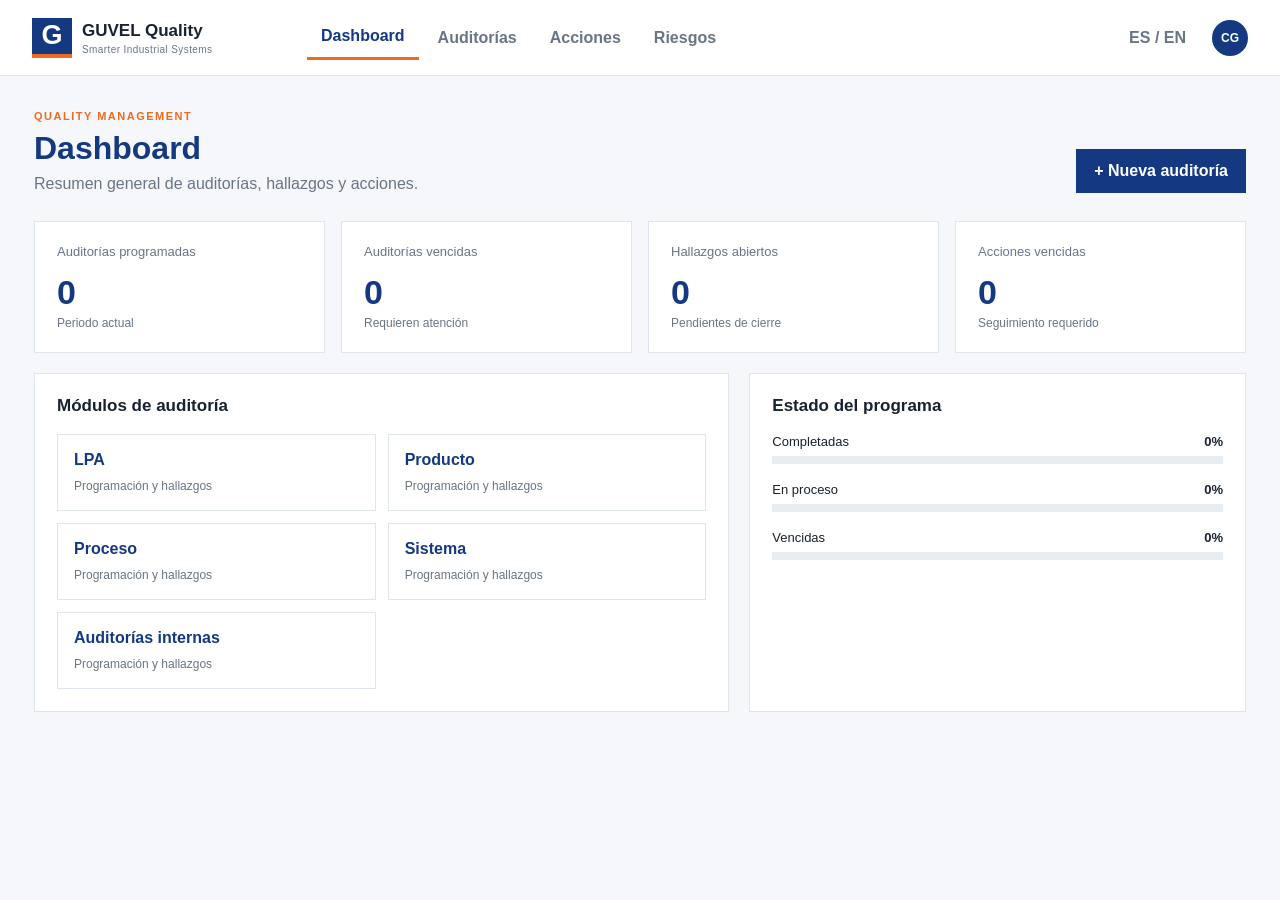
==== index.html @ 977dbb35 "Add files via upload" ====
<!doctype html>
<html lang="es">
<head>
  <meta charset="UTF-8" />
  <meta name="viewport" content="width=device-width, initial-scale=1.0" />
  <title>GUVEL Quality</title>
  <link rel="stylesheet" href="styles.css" />
</head>
<body>
  <header class="topbar">
    <div class="brand"><span class="brand-mark">G</span><div><strong>GUVEL Quality</strong><small>Smarter Industrial Systems</small></div></div>
    <nav><button class="nav-item active" data-view="dashboard">Dashboard</button><button class="nav-item" data-view="audits">Auditorías</button><button class="nav-item" data-view="actions">Acciones</button><button class="nav-item" data-view="risks">Riesgos</button></nav>
    <div class="top-actions"><button class="language">ES / EN</button><div class="avatar">CG</div></div>
  </header>
  <main class="shell">
    <section class="page-head"><div><p class="eyebrow">QUALITY MANAGEMENT</p><h1 id="page-title">Dashboard</h1><p id="page-subtitle">Resumen general de auditorías, hallazgos y acciones.</p></div><button class="primary" id="main-action">+ Nueva auditoría</button></section>
    <section id="app-view"></section>
  </main>
  <script src="app.js"></script>
</body>
</html>
---- styles.css ----
:root{--blue:#143980;--orange:#ec6b1e;--green:#006732;--ink:#182230;--muted:#697586;--line:#dfe5ec;--surface:#f5f7fa;--white:#fff}*{box-sizing:border-box}body{margin:0;background:var(--surface);color:var(--ink);font-family:Arial,Helvetica,sans-serif}.topbar{height:76px;background:var(--white);border-bottom:1px solid var(--line);display:flex;align-items:center;padding:0 32px;gap:30px}.brand{display:flex;align-items:center;gap:10px;min-width:245px}.brand-mark{display:grid;place-items:center;width:40px;height:40px;background:var(--blue);color:#fff;font-size:27px;font-weight:800;border-bottom:4px solid var(--orange)}.brand strong{display:block;font-size:17px}.brand small{display:block;color:var(--muted);font-size:10px;letter-spacing:.4px;margin-top:3px}nav{display:flex;gap:5px;flex:1}.nav-item,.language{background:transparent;border:0;padding:12px 14px;color:var(--muted);font-weight:700;cursor:pointer}.nav-item.active{color:var(--blue);border-bottom:3px solid var(--orange)}.top-actions{display:flex;align-items:center;gap:12px}.avatar{width:36px;height:36px;border-radius:50%;background:var(--blue);color:#fff;display:grid;place-items:center;font-size:12px;font-weight:700}.shell{max-width:1400px;margin:auto;padding:34px}.page-head{display:flex;justify-content:space-between;align-items:flex-end;gap:20px;margin-bottom:28px}.eyebrow{font-size:11px;letter-spacing:1.5px;color:var(--orange);font-weight:800;margin:0 0 8px}h1{margin:0;font-size:32px;color:var(--blue)}#page-subtitle{margin:8px 0 0;color:var(--muted)}button{font:inherit}.primary{background:var(--blue);color:#fff;border:0;padding:13px 18px;font-weight:700;cursor:pointer}.grid{display:grid;grid-template-columns:repeat(4,minmax(0,1fr));gap:16px}.card{background:var(--white);border:1px solid var(--line);padding:22px}.metric-label{color:var(--muted);font-size:13px}.metric{font-size:34px;font-weight:800;color:var(--blue);margin:14px 0 4px}.metric-note{font-size:12px;color:var(--muted)}.section-grid{display:grid;grid-template-columns:1.4fr 1fr;gap:20px;margin-top:20px}.section-title{font-size:17px;font-weight:800;margin:0 0 18px}.module-list{display:grid;grid-template-columns:repeat(2,minmax(0,1fr));gap:12px}.module{border:1px solid var(--line);padding:16px;cursor:pointer;background:#fff}.module strong{display:block;color:var(--blue);margin-bottom:7px}.module span{font-size:12px;color:var(--muted)}.bar-row{margin:18px 0}.bar-label{display:flex;justify-content:space-between;font-size:13px;margin-bottom:7px}.bar{height:8px;background:#e8edf2}.bar>span{display:block;height:100%;background:var(--orange)}.empty{padding:30px;background:#fff;border:1px solid var(--line);color:var(--muted)}@media(max-width:900px){.topbar{padding:0 16px;gap:12px;flex-wrap:wrap;height:auto;min-height:76px}.brand{min-width:auto;flex:1}nav{order:3;flex-basis:100%;overflow:auto}.shell{padding:24px 16px}.grid{grid-template-columns:repeat(2,minmax(0,1fr))}.section-grid{grid-template-columns:1fr}}@media(max-width:480px){.page-head{align-items:flex-start;flex-direction:column}h1{font-size:27px}.grid,.module-list{grid-template-columns:1fr}.language{display:none}}
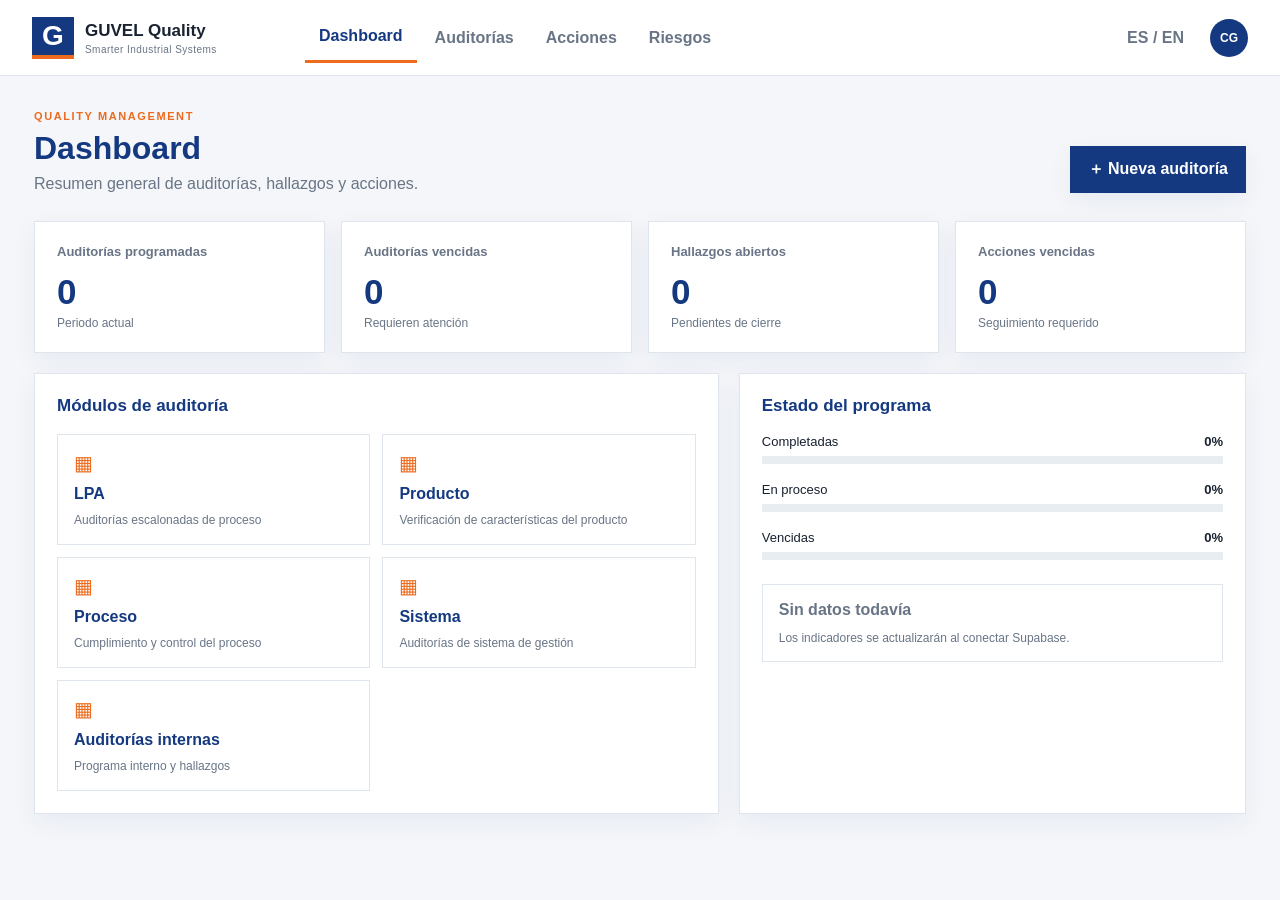
==== commit 1551fd4d: "Add files via upload" ====
--- a/index.html
+++ b/index.html
@@ -1,21 +1 @@
-<!doctype html>
-<html lang="es">
-<head>
-  <meta charset="UTF-8" />
-  <meta name="viewport" content="width=device-width, initial-scale=1.0" />
-  <title>GUVEL Quality</title>
-  <link rel="stylesheet" href="styles.css" />
-</head>
-<body>
-  <header class="topbar">
-    <div class="brand"><span class="brand-mark">G</span><div><strong>GUVEL Quality</strong><small>Smarter Industrial Systems</small></div></div>
-    <nav><button class="nav-item active" data-view="dashboard">Dashboard</button><button class="nav-item" data-view="audits">Auditorías</button><button class="nav-item" data-view="actions">Acciones</button><button class="nav-item" data-view="risks">Riesgos</button></nav>
-    <div class="top-actions"><button class="language">ES / EN</button><div class="avatar">CG</div></div>
-  </header>
-  <main class="shell">
-    <section class="page-head"><div><p class="eyebrow">QUALITY MANAGEMENT</p><h1 id="page-title">Dashboard</h1><p id="page-subtitle">Resumen general de auditorías, hallazgos y acciones.</p></div><button class="primary" id="main-action">+ Nueva auditoría</button></section>
-    <section id="app-view"></section>
-  </main>
-  <script src="app.js"></script>
-</body>
-</html>
+<!doctype html><html lang="es"><head><meta charset="UTF-8"><meta name="viewport" content="width=device-width, initial-scale=1.0"><meta name="theme-color" content="#143980"><title>GUVEL Quality</title><link rel="stylesheet" href="styles.css"></head><body><header class="topbar"><button class="mobile-menu" id="mobile-menu" aria-label="Abrir menú">☰</button><a class="brand" href="#dashboard"><span class="brand-mark">G</span><span><strong>GUVEL Quality</strong><small>Smarter Industrial Systems</small></span></a><nav id="main-nav" aria-label="Navegación principal"><button class="nav-item active" data-view="dashboard">Dashboard</button><button class="nav-item" data-view="audits">Auditorías</button><button class="nav-item" data-view="actions">Acciones</button><button class="nav-item" data-view="risks">Riesgos</button></nav><div class="top-actions"><button class="language" id="language">ES / EN</button><button class="avatar" aria-label="Perfil de Carlos">CG</button></div></header><main class="shell"><section class="page-head"><div><p class="eyebrow">QUALITY MANAGEMENT</p><h1 id="page-title">Dashboard</h1><p id="page-subtitle">Resumen general de auditorías, hallazgos y acciones.</p></div><button class="primary" id="main-action">＋ Nueva auditoría</button></section><section id="app-view"></section></main><div class="toast" id="toast" role="status" aria-live="polite"></div><script src="app.js"></script></body></html>
--- a/styles.css
+++ b/styles.css
@@ -1 +1 @@
-:root{--blue:#143980;--orange:#ec6b1e;--green:#006732;--ink:#182230;--muted:#697586;--line:#dfe5ec;--surface:#f5f7fa;--white:#fff}*{box-sizing:border-box}body{margin:0;background:var(--surface);color:var(--ink);font-family:Arial,Helvetica,sans-serif}.topbar{height:76px;background:var(--white);border-bottom:1px solid var(--line);display:flex;align-items:center;padding:0 32px;gap:30px}.brand{display:flex;align-items:center;gap:10px;min-width:245px}.brand-mark{display:grid;place-items:center;width:40px;height:40px;background:var(--blue);color:#fff;font-size:27px;font-weight:800;border-bottom:4px solid var(--orange)}.brand strong{display:block;font-size:17px}.brand small{display:block;color:var(--muted);font-size:10px;letter-spacing:.4px;margin-top:3px}nav{display:flex;gap:5px;flex:1}.nav-item,.language{background:transparent;border:0;padding:12px 14px;color:var(--muted);font-weight:700;cursor:pointer}.nav-item.active{color:var(--blue);border-bottom:3px solid var(--orange)}.top-actions{display:flex;align-items:center;gap:12px}.avatar{width:36px;height:36px;border-radius:50%;background:var(--blue);color:#fff;display:grid;place-items:center;font-size:12px;font-weight:700}.shell{max-width:1400px;margin:auto;padding:34px}.page-head{display:flex;justify-content:space-between;align-items:flex-end;gap:20px;margin-bottom:28px}.eyebrow{font-size:11px;letter-spacing:1.5px;color:var(--orange);font-weight:800;margin:0 0 8px}h1{margin:0;font-size:32px;color:var(--blue)}#page-subtitle{margin:8px 0 0;color:var(--muted)}button{font:inherit}.primary{background:var(--blue);color:#fff;border:0;padding:13px 18px;font-weight:700;cursor:pointer}.grid{display:grid;grid-template-columns:repeat(4,minmax(0,1fr));gap:16px}.card{background:var(--white);border:1px solid var(--line);padding:22px}.metric-label{color:var(--muted);font-size:13px}.metric{font-size:34px;font-weight:800;color:var(--blue);margin:14px 0 4px}.metric-note{font-size:12px;color:var(--muted)}.section-grid{display:grid;grid-template-columns:1.4fr 1fr;gap:20px;margin-top:20px}.section-title{font-size:17px;font-weight:800;margin:0 0 18px}.module-list{display:grid;grid-template-columns:repeat(2,minmax(0,1fr));gap:12px}.module{border:1px solid var(--line);padding:16px;cursor:pointer;background:#fff}.module strong{display:block;color:var(--blue);margin-bottom:7px}.module span{font-size:12px;color:var(--muted)}.bar-row{margin:18px 0}.bar-label{display:flex;justify-content:space-between;font-size:13px;margin-bottom:7px}.bar{height:8px;background:#e8edf2}.bar>span{display:block;height:100%;background:var(--orange)}.empty{padding:30px;background:#fff;border:1px solid var(--line);color:var(--muted)}@media(max-width:900px){.topbar{padding:0 16px;gap:12px;flex-wrap:wrap;height:auto;min-height:76px}.brand{min-width:auto;flex:1}nav{order:3;flex-basis:100%;overflow:auto}.shell{padding:24px 16px}.grid{grid-template-columns:repeat(2,minmax(0,1fr))}.section-grid{grid-template-columns:1fr}}@media(max-width:480px){.page-head{align-items:flex-start;flex-direction:column}h1{font-size:27px}.grid,.module-list{grid-template-columns:1fr}.language{display:none}}
+:root{--blue:#143980;--orange:#ec6b1e;--green:#006732;--ink:#182230;--muted:#697586;--line:#dfe5ec;--surface:#f4f6f9;--white:#fff;--danger:#b42318;--shadow:0 8px 24px rgba(20,57,128,.06)}*{box-sizing:border-box}body{margin:0;background:var(--surface);color:var(--ink);font-family:Inter,Segoe UI,Arial,sans-serif}.topbar{min-height:76px;background:var(--white);border-bottom:1px solid var(--line);display:flex;align-items:center;padding:0 32px;gap:28px;position:sticky;top:0;z-index:5}.brand{display:flex;align-items:center;gap:11px;min-width:245px;text-decoration:none;color:var(--ink)}.brand-mark{display:grid;place-items:center;width:42px;height:42px;background:var(--blue);color:#fff;font-size:28px;font-weight:900;border-bottom:4px solid var(--orange)}.brand strong{display:block;font-size:17px}.brand small{display:block;color:var(--muted);font-size:10px;letter-spacing:.45px;margin-top:3px}nav{display:flex;gap:4px;flex:1}.nav-item,.language{background:transparent;border:0;padding:15px 14px;color:var(--muted);font-weight:700;cursor:pointer}.nav-item.active{color:var(--blue);border-bottom:3px solid var(--orange)}.top-actions{display:flex;align-items:center;gap:12px}.avatar{border:0;width:38px;height:38px;border-radius:50%;background:var(--blue);color:#fff;font-size:12px;font-weight:800;cursor:pointer}.mobile-menu{display:none;border:0;background:transparent;font-size:22px}.shell{max-width:1440px;margin:auto;padding:34px}.page-head{display:flex;justify-content:space-between;align-items:flex-end;gap:20px;margin-bottom:28px}.eyebrow{font-size:11px;letter-spacing:1.6px;color:var(--orange);font-weight:800;margin:0 0 8px}h1{margin:0;font-size:32px;color:var(--blue)}#page-subtitle{margin:8px 0 0;color:var(--muted)}button{font:inherit}.primary{background:var(--blue);color:#fff;border:0;padding:13px 18px;font-weight:750;cursor:pointer;box-shadow:var(--shadow)}.primary:hover{background:#0d2c67}.grid{display:grid;grid-template-columns:repeat(4,minmax(0,1fr));gap:16px}.card{background:var(--white);border:1px solid var(--line);padding:22px;box-shadow:var(--shadow)}.metric-label{color:var(--muted);font-size:13px;font-weight:650}.metric{font-size:35px;font-weight:850;color:var(--blue);margin:13px 0 4px}.metric-note{font-size:12px;color:var(--muted)}.section-grid{display:grid;grid-template-columns:1.35fr 1fr;gap:20px;margin-top:20px}.section-title{font-size:17px;font-weight:800;margin:0 0 18px;color:var(--blue)}.module-list{display:grid;grid-template-columns:repeat(2,minmax(0,1fr));gap:12px}.module{border:1px solid var(--line);padding:16px;cursor:pointer;background:#fff;text-align:left}.module:hover{border-color:var(--orange);transform:translateY(-1px)}.module strong{display:block;color:var(--blue);margin-bottom:7px}.module span{font-size:12px;color:var(--muted)}.module-icon{color:var(--orange);font-size:20px;margin-bottom:10px}.bar-row{margin:18px 0}.bar-label{display:flex;justify-content:space-between;font-size:13px;margin-bottom:7px}.bar{height:8px;background:#e8edf2}.bar>span{display:block;height:100%;background:var(--orange)}.table-wrap{overflow:auto}.data-table{width:100%;border-collapse:collapse;font-size:13px}.data-table th,.data-table td{text-align:left;padding:14px 10px;border-bottom:1px solid var(--line);white-space:nowrap}.data-table th{color:var(--muted);font-size:11px;text-transform:uppercase;letter-spacing:.6px}.status{display:inline-block;padding:5px 8px;font-size:11px;font-weight:800;background:#eef2f7;color:var(--blue)}.status.green{background:#e8f5ee;color:var(--green)}.status.orange{background:#fff0e7;color:#a94a0c}.empty{padding:30px;background:#fff;border:1px solid var(--line);color:var(--muted)}.empty h2{color:var(--blue);margin-top:0}.toolbar{display:flex;gap:10px;flex-wrap:wrap;margin-bottom:16px}.input,.select{border:1px solid var(--line);background:#fff;padding:11px 12px;color:var(--ink);min-width:180px}.toast{position:fixed;right:24px;bottom:24px;background:var(--blue);color:#fff;padding:14px 18px;display:none;box-shadow:var(--shadow);z-index:20}.toast.show{display:block}@media(max-width:1000px){.topbar{padding:0 16px;gap:12px}.brand{min-width:auto;flex:1}.grid{grid-template-columns:repeat(2,minmax(0,1fr))}.section-grid{grid-template-columns:1fr}.shell{padding:24px 16px}}@media(max-width:650px){.mobile-menu{display:block}nav{display:none;position:absolute;top:76px;left:0;right:0;background:#fff;border-bottom:1px solid var(--line);padding:8px 16px;flex-direction:column}nav.open{display:flex}.nav-item{text-align:left;border-bottom:0}.nav-item.active{border-left:3px solid var(--orange);border-bottom:0}.language{display:none}.page-head{align-items:flex-start;flex-direction:column}h1{font-size:27px}.grid,.module-list{grid-template-columns:1fr}.card{padding:18px}.primary{width:100%}}
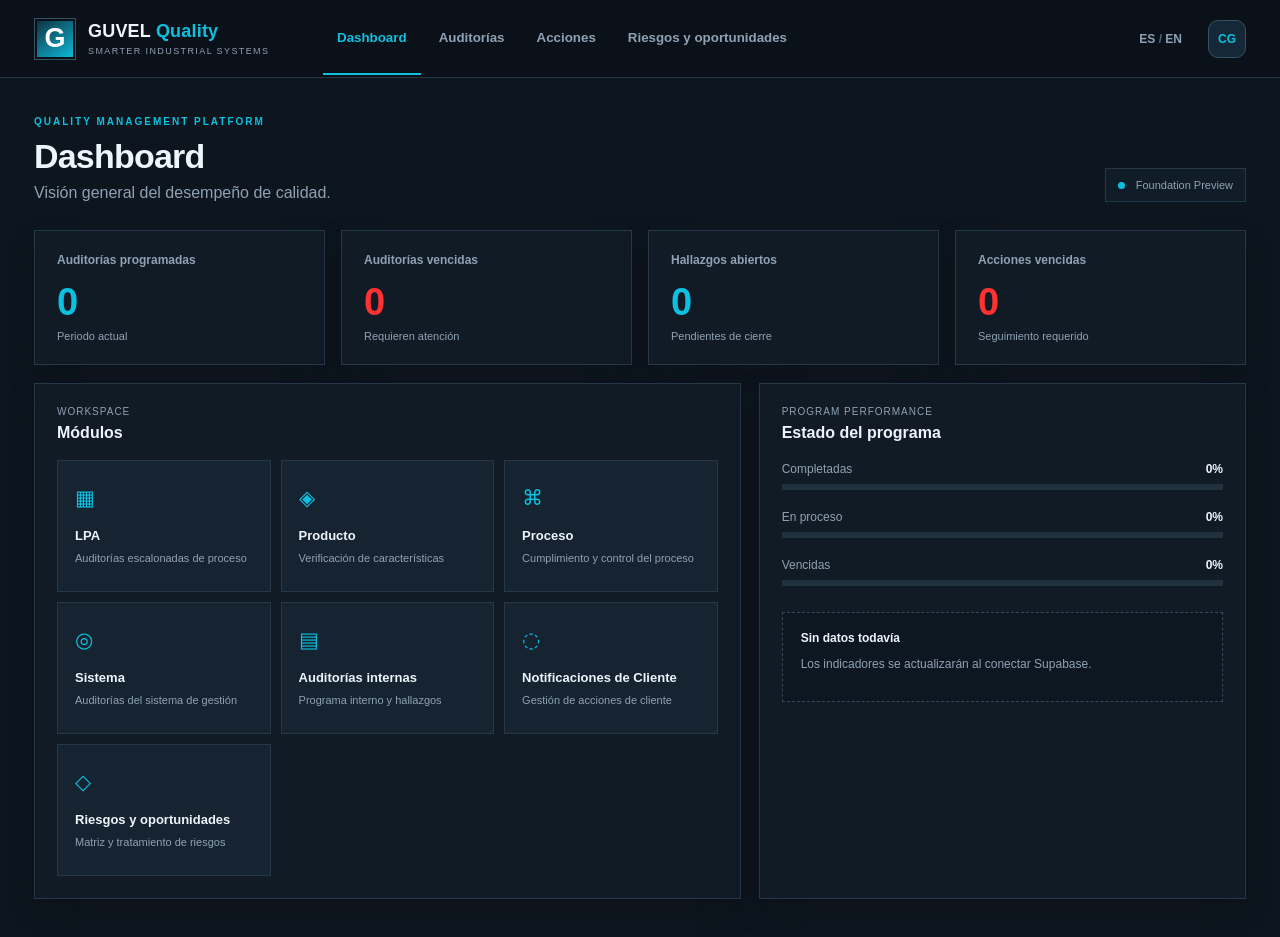
==== commit dcfe8c13: "Add files via upload" ====
--- a/index.html
+++ b/index.html
@@ -1 +1 @@
-<!doctype html><html lang="es"><head><meta charset="UTF-8"><meta name="viewport" content="width=device-width, initial-scale=1.0"><meta name="theme-color" content="#143980"><title>GUVEL Quality</title><link rel="stylesheet" href="styles.css"></head><body><header class="topbar"><button class="mobile-menu" id="mobile-menu" aria-label="Abrir menú">☰</button><a class="brand" href="#dashboard"><span class="brand-mark">G</span><span><strong>GUVEL Quality</strong><small>Smarter Industrial Systems</small></span></a><nav id="main-nav" aria-label="Navegación principal"><button class="nav-item active" data-view="dashboard">Dashboard</button><button class="nav-item" data-view="audits">Auditorías</button><button class="nav-item" data-view="actions">Acciones</button><button class="nav-item" data-view="risks">Riesgos</button></nav><div class="top-actions"><button class="language" id="language">ES / EN</button><button class="avatar" aria-label="Perfil de Carlos">CG</button></div></header><main class="shell"><section class="page-head"><div><p class="eyebrow">QUALITY MANAGEMENT</p><h1 id="page-title">Dashboard</h1><p id="page-subtitle">Resumen general de auditorías, hallazgos y acciones.</p></div><button class="primary" id="main-action">＋ Nueva auditoría</button></section><section id="app-view"></section></main><div class="toast" id="toast" role="status" aria-live="polite"></div><script src="app.js"></script></body></html>
+<!doctype html><html lang="es"><head><meta charset="UTF-8"><meta name="viewport" content="width=device-width, initial-scale=1.0"><meta name="theme-color" content="#0b1118"><title>GUVEL Quality</title><link rel="stylesheet" href="styles.css"></head><body><header class="topbar"><button class="mobile-menu" id="mobile-menu" aria-label="Abrir menú">☰</button><a class="brand" href="#dashboard"><span class="brand-mark">G</span><span><strong>GUVEL <em>Quality</em></strong><small>SMARTER INDUSTRIAL SYSTEMS</small></span></a><nav id="main-nav" aria-label="Navegación principal"><button class="nav-item active" data-view="dashboard">Dashboard</button><button class="nav-item" data-view="audits">Auditorías</button><button class="nav-item" data-view="actions">Acciones</button><button class="nav-item" data-view="risks">Riesgos y oportunidades</button></nav><div class="top-actions"><button class="language" id="language">ES <span>/</span> EN</button><button class="avatar" aria-label="Perfil">CG</button></div></header><main class="shell"><section class="page-head"><div><p class="eyebrow">QUALITY MANAGEMENT PLATFORM</p><h1 id="page-title">Dashboard</h1><p id="page-subtitle">Visión general del desempeño de calidad.</p></div><div class="head-meta"><span class="live-dot"></span> Foundation Preview</div></section><section id="app-view"></section></main><div class="toast" id="toast" role="status" aria-live="polite"></div><script src="app.js"></script></body></html>
--- a/styles.css
+++ b/styles.css
@@ -1 +1 @@
-:root{--blue:#143980;--orange:#ec6b1e;--green:#006732;--ink:#182230;--muted:#697586;--line:#dfe5ec;--surface:#f4f6f9;--white:#fff;--danger:#b42318;--shadow:0 8px 24px rgba(20,57,128,.06)}*{box-sizing:border-box}body{margin:0;background:var(--surface);color:var(--ink);font-family:Inter,Segoe UI,Arial,sans-serif}.topbar{min-height:76px;background:var(--white);border-bottom:1px solid var(--line);display:flex;align-items:center;padding:0 32px;gap:28px;position:sticky;top:0;z-index:5}.brand{display:flex;align-items:center;gap:11px;min-width:245px;text-decoration:none;color:var(--ink)}.brand-mark{display:grid;place-items:center;width:42px;height:42px;background:var(--blue);color:#fff;font-size:28px;font-weight:900;border-bottom:4px solid var(--orange)}.brand strong{display:block;font-size:17px}.brand small{display:block;color:var(--muted);font-size:10px;letter-spacing:.45px;margin-top:3px}nav{display:flex;gap:4px;flex:1}.nav-item,.language{background:transparent;border:0;padding:15px 14px;color:var(--muted);font-weight:700;cursor:pointer}.nav-item.active{color:var(--blue);border-bottom:3px solid var(--orange)}.top-actions{display:flex;align-items:center;gap:12px}.avatar{border:0;width:38px;height:38px;border-radius:50%;background:var(--blue);color:#fff;font-size:12px;font-weight:800;cursor:pointer}.mobile-menu{display:none;border:0;background:transparent;font-size:22px}.shell{max-width:1440px;margin:auto;padding:34px}.page-head{display:flex;justify-content:space-between;align-items:flex-end;gap:20px;margin-bottom:28px}.eyebrow{font-size:11px;letter-spacing:1.6px;color:var(--orange);font-weight:800;margin:0 0 8px}h1{margin:0;font-size:32px;color:var(--blue)}#page-subtitle{margin:8px 0 0;color:var(--muted)}button{font:inherit}.primary{background:var(--blue);color:#fff;border:0;padding:13px 18px;font-weight:750;cursor:pointer;box-shadow:var(--shadow)}.primary:hover{background:#0d2c67}.grid{display:grid;grid-template-columns:repeat(4,minmax(0,1fr));gap:16px}.card{background:var(--white);border:1px solid var(--line);padding:22px;box-shadow:var(--shadow)}.metric-label{color:var(--muted);font-size:13px;font-weight:650}.metric{font-size:35px;font-weight:850;color:var(--blue);margin:13px 0 4px}.metric-note{font-size:12px;color:var(--muted)}.section-grid{display:grid;grid-template-columns:1.35fr 1fr;gap:20px;margin-top:20px}.section-title{font-size:17px;font-weight:800;margin:0 0 18px;color:var(--blue)}.module-list{display:grid;grid-template-columns:repeat(2,minmax(0,1fr));gap:12px}.module{border:1px solid var(--line);padding:16px;cursor:pointer;background:#fff;text-align:left}.module:hover{border-color:var(--orange);transform:translateY(-1px)}.module strong{display:block;color:var(--blue);margin-bottom:7px}.module span{font-size:12px;color:var(--muted)}.module-icon{color:var(--orange);font-size:20px;margin-bottom:10px}.bar-row{margin:18px 0}.bar-label{display:flex;justify-content:space-between;font-size:13px;margin-bottom:7px}.bar{height:8px;background:#e8edf2}.bar>span{display:block;height:100%;background:var(--orange)}.table-wrap{overflow:auto}.data-table{width:100%;border-collapse:collapse;font-size:13px}.data-table th,.data-table td{text-align:left;padding:14px 10px;border-bottom:1px solid var(--line);white-space:nowrap}.data-table th{color:var(--muted);font-size:11px;text-transform:uppercase;letter-spacing:.6px}.status{display:inline-block;padding:5px 8px;font-size:11px;font-weight:800;background:#eef2f7;color:var(--blue)}.status.green{background:#e8f5ee;color:var(--green)}.status.orange{background:#fff0e7;color:#a94a0c}.empty{padding:30px;background:#fff;border:1px solid var(--line);color:var(--muted)}.empty h2{color:var(--blue);margin-top:0}.toolbar{display:flex;gap:10px;flex-wrap:wrap;margin-bottom:16px}.input,.select{border:1px solid var(--line);background:#fff;padding:11px 12px;color:var(--ink);min-width:180px}.toast{position:fixed;right:24px;bottom:24px;background:var(--blue);color:#fff;padding:14px 18px;display:none;box-shadow:var(--shadow);z-index:20}.toast.show{display:block}@media(max-width:1000px){.topbar{padding:0 16px;gap:12px}.brand{min-width:auto;flex:1}.grid{grid-template-columns:repeat(2,minmax(0,1fr))}.section-grid{grid-template-columns:1fr}.shell{padding:24px 16px}}@media(max-width:650px){.mobile-menu{display:block}nav{display:none;position:absolute;top:76px;left:0;right:0;background:#fff;border-bottom:1px solid var(--line);padding:8px 16px;flex-direction:column}nav.open{display:flex}.nav-item{text-align:left;border-bottom:0}.nav-item.active{border-left:3px solid var(--orange);border-bottom:0}.language{display:none}.page-head{align-items:flex-start;flex-direction:column}h1{font-size:27px}.grid,.module-list{grid-template-columns:1fr}.card{padding:18px}.primary{width:100%}}
+:root{--cyan:#0cc0df;--red:#ff3131;--bg:#0b1118;--panel:#111b26;--panel2:#162331;--ink:#edf5fa;--muted:#8fa2b4;--line:#263746;--white:#fff;--shadow:0 12px 30px rgba(0,0,0,.16)}*{box-sizing:border-box}body{margin:0;background:#0d151e;color:var(--ink);font-family:Inter,Segoe UI,Arial,sans-serif}.topbar{min-height:78px;background:#0b1118;border-bottom:1px solid var(--line);display:flex;align-items:center;padding:0 34px;gap:34px;position:sticky;top:0;z-index:5}.brand{display:flex;align-items:center;gap:12px;min-width:255px;text-decoration:none;color:var(--ink)}.brand-mark{display:grid;place-items:center;width:42px;height:42px;border:1px solid #345263;background:linear-gradient(145deg,#102b39,#0cc0df);color:#fff;font-size:27px;font-weight:900;box-shadow:inset 0 0 0 2px #0b1118}.brand strong{display:block;font-size:18px;letter-spacing:.2px}.brand em{font-style:normal;color:var(--cyan)}.brand small{display:block;color:var(--muted);font-size:9px;letter-spacing:1.4px;margin-top:4px}nav{display:flex;gap:4px;flex:1}.nav-item,.language{background:transparent;border:0;padding:28px 14px;color:var(--muted);font-weight:700;cursor:pointer;white-space:nowrap}.nav-item{border-bottom:2px solid transparent}.nav-item.active{color:var(--cyan);border-bottom-color:var(--cyan)}.top-actions{display:flex;align-items:center;gap:14px}.language{font-size:12px;padding:12px}.language span{color:#52697a}.avatar{border:1px solid #365064;width:38px;height:38px;border-radius:10px;background:#152838;color:var(--cyan);font-size:12px;font-weight:800;cursor:pointer}.mobile-menu{display:none;border:0;background:transparent;color:var(--ink);font-size:22px}.shell{max-width:1480px;margin:auto;padding:38px 34px}.page-head{display:flex;justify-content:space-between;align-items:flex-end;gap:20px;margin-bottom:28px}.eyebrow{font-size:10px;letter-spacing:2px;color:var(--cyan);font-weight:800;margin:0 0 10px}h1{margin:0;font-size:34px;letter-spacing:-.8px}.page-head p:not(.eyebrow){margin:8px 0 0;color:var(--muted)}.head-meta{font-size:11px;color:var(--muted);border:1px solid var(--line);padding:10px 12px;background:#101c27}.live-dot{display:inline-block;width:7px;height:7px;background:var(--cyan);border-radius:50%;margin-right:8px}.grid{display:grid;grid-template-columns:repeat(4,minmax(0,1fr));gap:16px}.card{background:var(--panel);border:1px solid var(--line);padding:22px;box-shadow:var(--shadow)}.metric-label{color:var(--muted);font-size:12px;font-weight:700}.metric{font-size:38px;font-weight:850;margin:14px 0 6px;letter-spacing:-1px}.metric.cyan{color:var(--cyan)}.metric.red{color:var(--red)}.metric-note{font-size:11px;color:var(--muted)}.section-grid{display:grid;grid-template-columns:1.45fr 1fr;gap:18px;margin-top:18px}.section-title{font-size:16px;font-weight:800;margin:0 0 18px}.section-kicker{font-size:10px;color:var(--muted);letter-spacing:1px;margin:0 0 7px}.module-list{display:grid;grid-template-columns:repeat(3,minmax(0,1fr));gap:10px}.module{border:1px solid var(--line);padding:17px;background:var(--panel2);text-align:left;color:var(--ink);cursor:pointer;min-height:132px;transition:.18s}.module:hover{border-color:var(--cyan);transform:translateY(-2px)}.module-icon{color:var(--cyan);font-size:21px;margin-bottom:18px}.module strong{display:block;font-size:13px;margin-bottom:7px}.module span{font-size:11px;color:var(--muted);line-height:1.5}.bar-row{margin:20px 0}.bar-label{display:flex;justify-content:space-between;font-size:12px;margin-bottom:8px;color:var(--muted)}.bar-label strong{color:var(--ink)}.bar{height:6px;background:#22313e}.bar>span{display:block;height:100%;background:var(--cyan)}.empty{padding:18px;background:#0d1721;border:1px dashed #344858;color:var(--muted);font-size:12px}.empty strong{color:var(--ink)}.toolbar{display:flex;gap:10px;flex-wrap:wrap;margin-bottom:18px}.input,.select{border:1px solid var(--line);background:#0d1721;padding:12px;color:var(--ink);min-width:190px}.data-table{width:100%;border-collapse:collapse;font-size:12px}.data-table th,.data-table td{text-align:left;padding:15px 10px;border-bottom:1px solid var(--line);white-space:nowrap}.data-table th{color:var(--muted);font-size:10px;text-transform:uppercase;letter-spacing:1px}.status{display:inline-block;padding:5px 8px;font-size:10px;font-weight:800;background:#20313f;color:var(--cyan)}.status.red{background:#351b22;color:#ff7777}.toast{position:fixed;right:24px;bottom:24px;background:var(--cyan);color:#07131b;padding:14px 18px;display:none;box-shadow:var(--shadow);z-index:20;font-weight:700;font-size:12px}.toast.show{display:block}@media(max-width:1100px){.topbar{padding:0 18px;gap:14px}.brand{min-width:auto;flex:1}.grid{grid-template-columns:repeat(2,minmax(0,1fr))}.section-grid{grid-template-columns:1fr}.shell{padding:28px 18px}}@media(max-width:700px){.mobile-menu{display:block}nav{display:none;position:absolute;top:78px;left:0;right:0;background:#0b1118;border-bottom:1px solid var(--line);padding:8px 16px;flex-direction:column}nav.open{display:flex}.nav-item{text-align:left;border-bottom:0;padding:15px}.nav-item.active{border-left:2px solid var(--cyan);border-bottom:0}.language{display:none}.page-head{align-items:flex-start;flex-direction:column}h1{font-size:28px}.grid,.module-list{grid-template-columns:1fr}.card{padding:18px}.head-meta{align-self:stretch}.brand small{font-size:8px}}
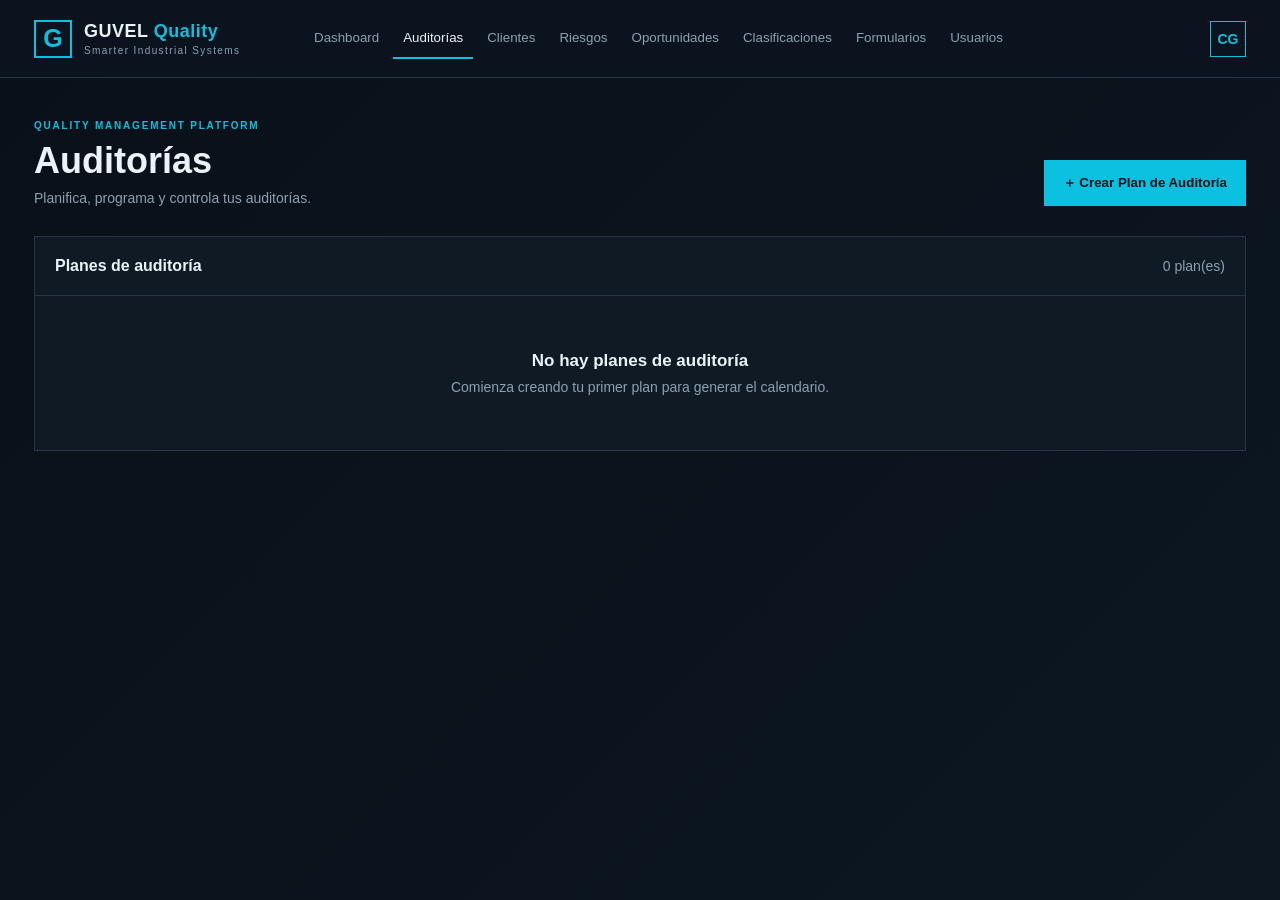
==== commit f26db19e: "Add files via upload" ====
--- a/index.html
+++ b/index.html
@@ -1 +1 @@
-<!doctype html><html lang="es"><head><meta charset="UTF-8"><meta name="viewport" content="width=device-width, initial-scale=1.0"><meta name="theme-color" content="#0b1118"><title>GUVEL Quality</title><link rel="stylesheet" href="styles.css"></head><body><header class="topbar"><button class="mobile-menu" id="mobile-menu" aria-label="Abrir menú">☰</button><a class="brand" href="#dashboard"><span class="brand-mark">G</span><span><strong>GUVEL <em>Quality</em></strong><small>SMARTER INDUSTRIAL SYSTEMS</small></span></a><nav id="main-nav" aria-label="Navegación principal"><button class="nav-item active" data-view="dashboard">Dashboard</button><button class="nav-item" data-view="audits">Auditorías</button><button class="nav-item" data-view="actions">Acciones</button><button class="nav-item" data-view="risks">Riesgos y oportunidades</button></nav><div class="top-actions"><button class="language" id="language">ES <span>/</span> EN</button><button class="avatar" aria-label="Perfil">CG</button></div></header><main class="shell"><section class="page-head"><div><p class="eyebrow">QUALITY MANAGEMENT PLATFORM</p><h1 id="page-title">Dashboard</h1><p id="page-subtitle">Visión general del desempeño de calidad.</p></div><div class="head-meta"><span class="live-dot"></span> Foundation Preview</div></section><section id="app-view"></section></main><div class="toast" id="toast" role="status" aria-live="polite"></div><script src="app.js"></script></body></html>
+<!doctype html><html lang="es"><head><meta charset="utf-8"><meta name="viewport" content="width=device-width,initial-scale=1"><title>GUVEL Quality</title><link rel="stylesheet" href="styles.css"></head><body><div class="shell"><header class="topbar"><div class="brand"><span class="brand-mark">G</span><div><strong>GUVEL <em>Quality</em></strong><small>Smarter Industrial Systems</small></div></div><button class="menu-btn" id="menuBtn">☰</button><nav id="nav"><button data-view="dashboard">Dashboard</button><button class="active" data-view="audits">Auditorías</button><button data-view="clients">Clientes</button><button data-view="risks">Riesgos</button><button data-view="opportunities">Oportunidades</button><button data-view="classifications">Clasificaciones</button><button data-view="forms">Formularios</button><button data-view="users">Usuarios</button></nav><div class="user">CG</div></header><main><div class="page-head"><div><span class="eyebrow">QUALITY MANAGEMENT PLATFORM</span><h1 id="pageTitle">Auditorías</h1><p id="pageSubtitle">Planifica, programa y controla tus auditorías.</p></div><button class="primary" id="createPlan">＋ Crear Plan de Auditoría</button></div><section id="app"></section></main></div><div class="modal hidden" id="modal"><div class="modal-card"><div class="modal-head"><div><span class="eyebrow">NUEVO PLAN</span><h2>Crear Plan de Auditoría</h2></div><button id="closeModal">×</button></div><div class="form-grid"><label>Plan de Auditoría<select id="auditType"><option>LPA</option><option>Producto</option><option>Proceso</option><option>Sistema</option><option>Interna</option></select></label><label>Plan<select id="frequency"><option>Semanal</option><option>Quincenal</option><option>Mensual</option><option>Custom</option></select></label><label>Fecha inicial<input type="date" id="startDate"></label><label>Fecha final<input type="date" id="endDate"></label></div><div class="modal-actions"><button class="secondary" id="cancelPlan">Cancelar</button><button class="primary" id="savePlan">Generar calendario</button></div></div></div><div class="modal hidden" id="auditModal"><div class="modal-card"><div class="modal-head"><div><span class="eyebrow">AUDITORÍA PROGRAMADA</span><h2 id="selectedDateTitle">Agregar auditoría</h2></div><button id="closeAuditModal">×</button></div><div class="form-grid"><label>Número de Auditoría<input id="auditNumber" placeholder="AUD-0001"></label><label>Asignado A<select id="assigned"><option>Seleccionar usuario</option><option>Juan Pérez</option><option>María López</option><option>Carlos Gutiérrez</option></select></label><label id="levelField">Nivel de Auditoría<select id="auditLevel"><option>Nivel 1</option><option>Nivel 2</option><option>Nivel 3</option><option>Nivel 4</option><option>Nivel 5</option></select></label><label>Número de Formato<select id="formNumber"><option>Seleccionar formato</option><option>FOR-LPA-001</option><option>FOR-PRO-001</option><option>FOR-PRC-001</option></select></label><label>Tiempo límite de entrega<input type="datetime-local" id="dueDate"></label></div><div class="modal-actions"><button class="secondary" id="cancelAudit">Cancelar</button><button class="primary" id="saveAudit">Guardar auditoría</button></div></div></div><script src="app.js"></script></body></html>
--- a/styles.css
+++ b/styles.css
@@ -1 +1 @@
-:root{--cyan:#0cc0df;--red:#ff3131;--bg:#0b1118;--panel:#111b26;--panel2:#162331;--ink:#edf5fa;--muted:#8fa2b4;--line:#263746;--white:#fff;--shadow:0 12px 30px rgba(0,0,0,.16)}*{box-sizing:border-box}body{margin:0;background:#0d151e;color:var(--ink);font-family:Inter,Segoe UI,Arial,sans-serif}.topbar{min-height:78px;background:#0b1118;border-bottom:1px solid var(--line);display:flex;align-items:center;padding:0 34px;gap:34px;position:sticky;top:0;z-index:5}.brand{display:flex;align-items:center;gap:12px;min-width:255px;text-decoration:none;color:var(--ink)}.brand-mark{display:grid;place-items:center;width:42px;height:42px;border:1px solid #345263;background:linear-gradient(145deg,#102b39,#0cc0df);color:#fff;font-size:27px;font-weight:900;box-shadow:inset 0 0 0 2px #0b1118}.brand strong{display:block;font-size:18px;letter-spacing:.2px}.brand em{font-style:normal;color:var(--cyan)}.brand small{display:block;color:var(--muted);font-size:9px;letter-spacing:1.4px;margin-top:4px}nav{display:flex;gap:4px;flex:1}.nav-item,.language{background:transparent;border:0;padding:28px 14px;color:var(--muted);font-weight:700;cursor:pointer;white-space:nowrap}.nav-item{border-bottom:2px solid transparent}.nav-item.active{color:var(--cyan);border-bottom-color:var(--cyan)}.top-actions{display:flex;align-items:center;gap:14px}.language{font-size:12px;padding:12px}.language span{color:#52697a}.avatar{border:1px solid #365064;width:38px;height:38px;border-radius:10px;background:#152838;color:var(--cyan);font-size:12px;font-weight:800;cursor:pointer}.mobile-menu{display:none;border:0;background:transparent;color:var(--ink);font-size:22px}.shell{max-width:1480px;margin:auto;padding:38px 34px}.page-head{display:flex;justify-content:space-between;align-items:flex-end;gap:20px;margin-bottom:28px}.eyebrow{font-size:10px;letter-spacing:2px;color:var(--cyan);font-weight:800;margin:0 0 10px}h1{margin:0;font-size:34px;letter-spacing:-.8px}.page-head p:not(.eyebrow){margin:8px 0 0;color:var(--muted)}.head-meta{font-size:11px;color:var(--muted);border:1px solid var(--line);padding:10px 12px;background:#101c27}.live-dot{display:inline-block;width:7px;height:7px;background:var(--cyan);border-radius:50%;margin-right:8px}.grid{display:grid;grid-template-columns:repeat(4,minmax(0,1fr));gap:16px}.card{background:var(--panel);border:1px solid var(--line);padding:22px;box-shadow:var(--shadow)}.metric-label{color:var(--muted);font-size:12px;font-weight:700}.metric{font-size:38px;font-weight:850;margin:14px 0 6px;letter-spacing:-1px}.metric.cyan{color:var(--cyan)}.metric.red{color:var(--red)}.metric-note{font-size:11px;color:var(--muted)}.section-grid{display:grid;grid-template-columns:1.45fr 1fr;gap:18px;margin-top:18px}.section-title{font-size:16px;font-weight:800;margin:0 0 18px}.section-kicker{font-size:10px;color:var(--muted);letter-spacing:1px;margin:0 0 7px}.module-list{display:grid;grid-template-columns:repeat(3,minmax(0,1fr));gap:10px}.module{border:1px solid var(--line);padding:17px;background:var(--panel2);text-align:left;color:var(--ink);cursor:pointer;min-height:132px;transition:.18s}.module:hover{border-color:var(--cyan);transform:translateY(-2px)}.module-icon{color:var(--cyan);font-size:21px;margin-bottom:18px}.module strong{display:block;font-size:13px;margin-bottom:7px}.module span{font-size:11px;color:var(--muted);line-height:1.5}.bar-row{margin:20px 0}.bar-label{display:flex;justify-content:space-between;font-size:12px;margin-bottom:8px;color:var(--muted)}.bar-label strong{color:var(--ink)}.bar{height:6px;background:#22313e}.bar>span{display:block;height:100%;background:var(--cyan)}.empty{padding:18px;background:#0d1721;border:1px dashed #344858;color:var(--muted);font-size:12px}.empty strong{color:var(--ink)}.toolbar{display:flex;gap:10px;flex-wrap:wrap;margin-bottom:18px}.input,.select{border:1px solid var(--line);background:#0d1721;padding:12px;color:var(--ink);min-width:190px}.data-table{width:100%;border-collapse:collapse;font-size:12px}.data-table th,.data-table td{text-align:left;padding:15px 10px;border-bottom:1px solid var(--line);white-space:nowrap}.data-table th{color:var(--muted);font-size:10px;text-transform:uppercase;letter-spacing:1px}.status{display:inline-block;padding:5px 8px;font-size:10px;font-weight:800;background:#20313f;color:var(--cyan)}.status.red{background:#351b22;color:#ff7777}.toast{position:fixed;right:24px;bottom:24px;background:var(--cyan);color:#07131b;padding:14px 18px;display:none;box-shadow:var(--shadow);z-index:20;font-weight:700;font-size:12px}.toast.show{display:block}@media(max-width:1100px){.topbar{padding:0 18px;gap:14px}.brand{min-width:auto;flex:1}.grid{grid-template-columns:repeat(2,minmax(0,1fr))}.section-grid{grid-template-columns:1fr}.shell{padding:28px 18px}}@media(max-width:700px){.mobile-menu{display:block}nav{display:none;position:absolute;top:78px;left:0;right:0;background:#0b1118;border-bottom:1px solid var(--line);padding:8px 16px;flex-direction:column}nav.open{display:flex}.nav-item{text-align:left;border-bottom:0;padding:15px}.nav-item.active{border-left:2px solid var(--cyan);border-bottom:0}.language{display:none}.page-head{align-items:flex-start;flex-direction:column}h1{font-size:28px}.grid,.module-list{grid-template-columns:1fr}.card{padding:18px}.head-meta{align-self:stretch}.brand small{font-size:8px}}
+:root{--cyan:#0cc0df;--red:#ff3131;--bg:#0a1017;--panel:#111b26;--panel2:#162433;--line:#263646;--text:#eaf3f7;--muted:#8da0af}*{box-sizing:border-box}body{margin:0;background:linear-gradient(135deg,#091019,#0d1721);color:var(--text);font:14px Inter,Segoe UI,Arial,sans-serif}.shell{min-height:100vh}.topbar{height:78px;border-bottom:1px solid var(--line);display:flex;align-items:center;padding:0 34px;gap:30px;background:#0b141e}.brand{display:flex;align-items:center;gap:12px;min-width:240px}.brand-mark{display:grid;place-items:center;width:38px;height:38px;border:2px solid var(--cyan);color:var(--cyan);font-size:25px;font-weight:800}.brand strong{display:block;font-size:18px;letter-spacing:.5px}.brand em{color:var(--cyan);font-style:normal}.brand small{display:block;color:var(--muted);font-size:10px;letter-spacing:1.4px;margin-top:3px}nav{display:flex;gap:4px;flex:1;flex-wrap:wrap}nav button{background:transparent;border:0;color:var(--muted);padding:12px 10px;cursor:pointer;border-bottom:2px solid transparent}nav button.active,nav button:hover{color:var(--text);border-color:var(--cyan)}.user{width:36px;height:36px;display:grid;place-items:center;border:1px solid var(--cyan);color:var(--cyan);font-weight:700}.menu-btn{display:none;background:none;color:white;border:0;font-size:22px}main{max-width:1400px;margin:auto;padding:38px 34px}.page-head{display:flex;justify-content:space-between;align-items:flex-end;gap:20px;margin-bottom:30px}.eyebrow{color:var(--cyan);font-size:10px;letter-spacing:1.8px;font-weight:800}.page-head h1{font-size:36px;margin:8px 0}.page-head p{color:var(--muted);margin:0}.primary,.secondary{padding:13px 18px;border:1px solid var(--cyan);font-weight:700;cursor:pointer}.primary{background:var(--cyan);color:#061018}.secondary{background:transparent;color:var(--text);border-color:var(--line)}.toolbar{display:flex;gap:10px;margin-bottom:18px;flex-wrap:wrap}.toolbar input,.toolbar select{background:var(--panel);color:var(--text);border:1px solid var(--line);padding:12px;min-width:190px}.section{border:1px solid var(--line);background:rgba(17,27,38,.9)}.section-head{display:flex;justify-content:space-between;align-items:center;padding:20px;border-bottom:1px solid var(--line)}.section-head h2{font-size:16px;margin:0}.muted{color:var(--muted)}.empty{padding:55px 20px;text-align:center;color:var(--muted)}.empty strong{display:block;color:var(--text);font-size:17px;margin-bottom:8px}.calendar{display:grid;grid-template-columns:repeat(7,minmax(0,1fr));border-left:1px solid var(--line)}.day{min-height:150px;border-right:1px solid var(--line);border-bottom:1px solid var(--line);background:#0f1924}.day-head{padding:12px;border-bottom:1px solid var(--line);font-size:11px;color:var(--muted)}.day-head b{display:block;color:var(--text);font-size:20px;margin-top:5px}.day-body{padding:9px}.slot{display:block;width:100%;text-align:left;background:#153343;border-left:3px solid var(--cyan);color:var(--text);padding:10px;margin-bottom:8px;border-top:0;border-right:0;border-bottom:0;cursor:pointer}.slot small{display:block;color:#a9dce5;margin-top:4px}.add-day{background:transparent;border:1px dashed #395367;color:var(--muted);padding:10px;width:100%;cursor:pointer}.cards{display:grid;grid-template-columns:repeat(4,1fr);gap:14px}.card{background:var(--panel);border:1px solid var(--line);padding:22px}.card h3{margin:0 0 8px}.card p{color:var(--muted)}.table{width:100%;border-collapse:collapse}.table th,.table td{text-align:left;padding:15px;border-bottom:1px solid var(--line)}.table th{color:var(--muted);font-size:11px;text-transform:uppercase}.modal{position:fixed;inset:0;background:#02070bcc;display:grid;place-items:center;padding:20px;z-index:5}.hidden{display:none}.modal-card{width:min(720px,100%);background:var(--panel);border:1px solid var(--line);padding:26px}.modal-head{display:flex;justify-content:space-between;align-items:start;margin-bottom:25px}.modal-head h2{margin:8px 0 0}.modal-head button{background:none;border:0;color:var(--muted);font-size:28px;cursor:pointer}.form-grid{display:grid;grid-template-columns:1fr 1fr;gap:18px}.form-grid label{display:flex;flex-direction:column;gap:8px;color:var(--muted);font-size:12px}.form-grid input,.form-grid select{background:#0b141e;color:var(--text);border:1px solid var(--line);padding:12px}.modal-actions{display:flex;justify-content:flex-end;gap:10px;margin-top:26px}@media(max-width:1050px){nav button{padding:10px 6px;font-size:12px}.brand{min-width:190px}.cards{grid-template-columns:repeat(2,1fr)}}@media(max-width:760px){.topbar{padding:15px 18px;height:auto;flex-wrap:wrap}.menu-btn{display:block;margin-left:auto}nav{display:none;flex-direction:column;flex-basis:100%}nav.open{display:flex}.user{display:none}main{padding:26px 18px}.page-head{align-items:flex-start;flex-direction:column}.page-head h1{font-size:30px}.calendar{grid-template-columns:repeat(7,140px);overflow:auto}.form-grid{grid-template-columns:1fr}.cards{grid-template-columns:1fr}.section{overflow:hidden}}
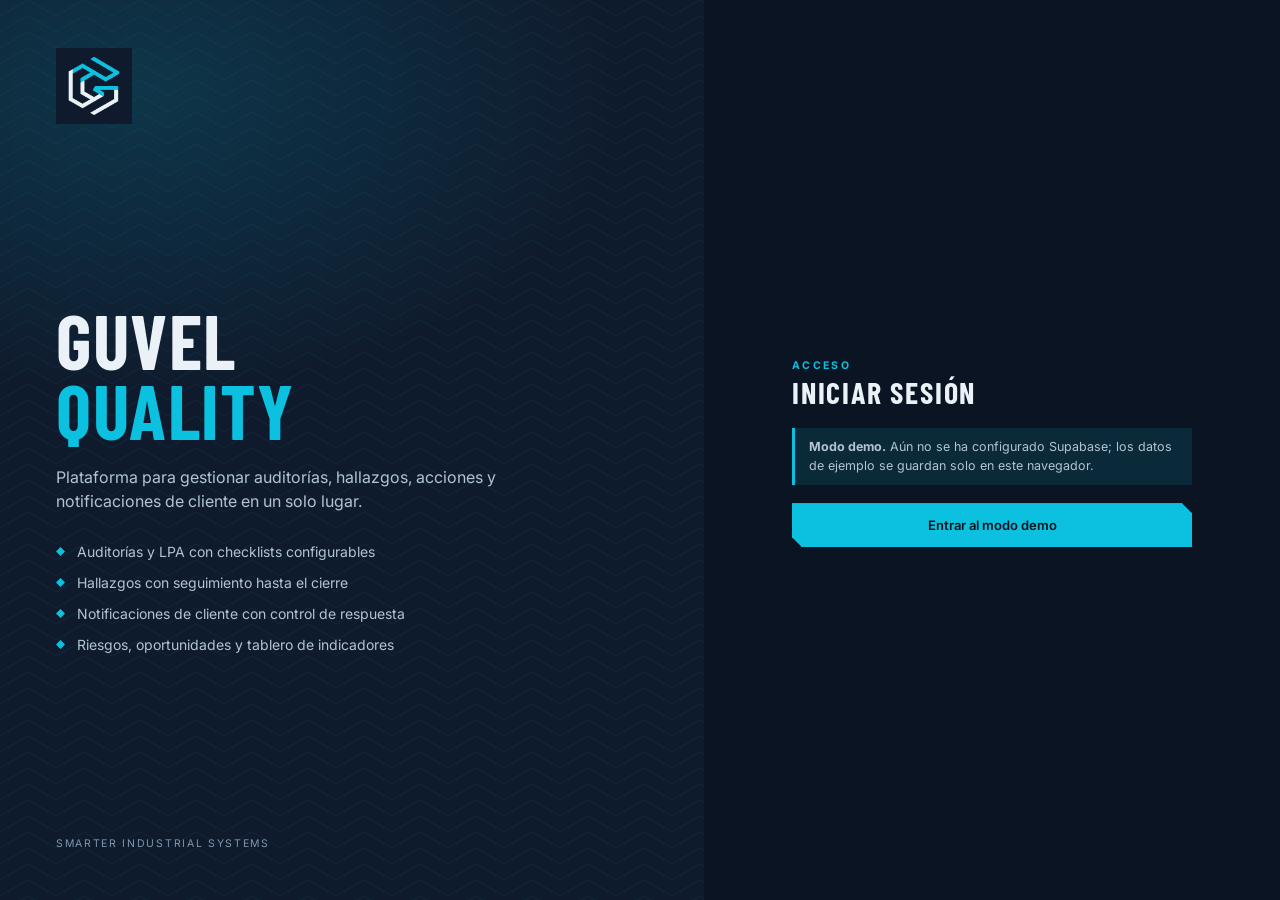
==== commit 86c53861: "Add files via upload" ====
--- a/index.html
+++ b/index.html
@@ -1 +1,22 @@
-<!doctype html><html lang="es"><head><meta charset="utf-8"><meta name="viewport" content="width=device-width,initial-scale=1"><title>GUVEL Quality</title><link rel="stylesheet" href="styles.css"></head><body><div class="shell"><header class="topbar"><div class="brand"><span class="brand-mark">G</span><div><strong>GUVEL <em>Quality</em></strong><small>Smarter Industrial Systems</small></div></div><button class="menu-btn" id="menuBtn">☰</button><nav id="nav"><button data-view="dashboard">Dashboard</button><button class="active" data-view="audits">Auditorías</button><button data-view="clients">Clientes</button><button data-view="risks">Riesgos</button><button data-view="opportunities">Oportunidades</button><button data-view="classifications">Clasificaciones</button><button data-view="forms">Formularios</button><button data-view="users">Usuarios</button></nav><div class="user">CG</div></header><main><div class="page-head"><div><span class="eyebrow">QUALITY MANAGEMENT PLATFORM</span><h1 id="pageTitle">Auditorías</h1><p id="pageSubtitle">Planifica, programa y controla tus auditorías.</p></div><button class="primary" id="createPlan">＋ Crear Plan de Auditoría</button></div><section id="app"></section></main></div><div class="modal hidden" id="modal"><div class="modal-card"><div class="modal-head"><div><span class="eyebrow">NUEVO PLAN</span><h2>Crear Plan de Auditoría</h2></div><button id="closeModal">×</button></div><div class="form-grid"><label>Plan de Auditoría<select id="auditType"><option>LPA</option><option>Producto</option><option>Proceso</option><option>Sistema</option><option>Interna</option></select></label><label>Plan<select id="frequency"><option>Semanal</option><option>Quincenal</option><option>Mensual</option><option>Custom</option></select></label><label>Fecha inicial<input type="date" id="startDate"></label><label>Fecha final<input type="date" id="endDate"></label></div><div class="modal-actions"><button class="secondary" id="cancelPlan">Cancelar</button><button class="primary" id="savePlan">Generar calendario</button></div></div></div><div class="modal hidden" id="auditModal"><div class="modal-card"><div class="modal-head"><div><span class="eyebrow">AUDITORÍA PROGRAMADA</span><h2 id="selectedDateTitle">Agregar auditoría</h2></div><button id="closeAuditModal">×</button></div><div class="form-grid"><label>Número de Auditoría<input id="auditNumber" placeholder="AUD-0001"></label><label>Asignado A<select id="assigned"><option>Seleccionar usuario</option><option>Juan Pérez</option><option>María López</option><option>Carlos Gutiérrez</option></select></label><label id="levelField">Nivel de Auditoría<select id="auditLevel"><option>Nivel 1</option><option>Nivel 2</option><option>Nivel 3</option><option>Nivel 4</option><option>Nivel 5</option></select></label><label>Número de Formato<select id="formNumber"><option>Seleccionar formato</option><option>FOR-LPA-001</option><option>FOR-PRO-001</option><option>FOR-PRC-001</option></select></label><label>Tiempo límite de entrega<input type="datetime-local" id="dueDate"></label></div><div class="modal-actions"><button class="secondary" id="cancelAudit">Cancelar</button><button class="primary" id="saveAudit">Guardar auditoría</button></div></div></div><script src="app.js"></script></body></html>
+<!doctype html>
+<html lang="es">
+<head>
+  <meta charset="utf-8">
+  <meta name="viewport" content="width=device-width,initial-scale=1">
+  <title>GUVEL Quality</title>
+  <meta name="description" content="GUVEL Quality · Gestión de auditorías, hallazgos, acciones y notificaciones de cliente.">
+  <meta name="theme-color" content="#0f1b2d">
+  <link rel="icon" type="image/png" href="assets/favicon.png">
+  <link rel="apple-touch-icon" href="assets/apple-touch-icon.png">
+  <link rel="preconnect" href="https://fonts.googleapis.com">
+  <link rel="preconnect" href="https://fonts.gstatic.com" crossorigin>
+  <link rel="stylesheet" href="https://fonts.googleapis.com/css2?family=Barlow+Condensed:wght@600;700&family=Inter:wght@400;500;600;700&family=JetBrains+Mono:wght@400;600&display=swap">
+  <link rel="stylesheet" href="css/base.css">
+  <link rel="stylesheet" href="css/components.css">
+</head>
+<body>
+  <noscript>GUVEL Quality requiere JavaScript habilitado.</noscript>
+  <div id="app"></div>
+  <script type="module" src="js/main.js"></script>
+</body>
+</html>
--- a/css/base.css
+++ b/css/base.css
@@ -0,0 +1,123 @@
+@import url("tokens.css");
+
+*,*::before,*::after { box-sizing: border-box; }
+html { -webkit-text-size-adjust: 100%; }
+body {
+  margin: 0; min-height: 100vh;
+  background: var(--bg-0); color: var(--text);
+  font: 14px/1.5 var(--font-ui);
+  -webkit-font-smoothing: antialiased;
+}
+h1,h2,h3,h4,p { margin: 0; }
+button, input, select, textarea { font: inherit; color: inherit; }
+button { cursor: pointer; }
+a { color: var(--g-cyan); text-decoration: none; }
+a:hover { text-decoration: underline; }
+:focus-visible { outline: 2px solid var(--g-cyan); outline-offset: 2px; }
+::selection { background: var(--g-cyan); color: var(--bg-1); }
+.hidden { display: none !important; }
+.mono { font-family: var(--font-mono); font-size: .92em; letter-spacing: -.01em; }
+.muted { color: var(--muted); }
+.sr-only { position:absolute; width:1px; height:1px; overflow:hidden; clip:rect(0 0 0 0); white-space:nowrap; }
+
+/* Scrollbars discretos */
+* { scrollbar-width: thin; scrollbar-color: var(--line) transparent; }
+
+/* =========================== Layout ================================= */
+.app { display: grid; grid-template-columns: var(--sidebar-w) 1fr; min-height: 100vh; }
+
+.sidebar {
+  position: sticky; top: 0; height: 100vh; overflow-y: auto;
+  display: flex; flex-direction: column;
+  background: linear-gradient(180deg, var(--bg-1), var(--bg-0));
+  border-right: 1px solid var(--line-soft);
+}
+.brand { display: flex; align-items: center; gap: 12px; padding: 20px 20px 18px; }
+.brand img { width: 42px; height: 42px; display: block; }
+.brand-text strong { display: block; font: 700 22px/1 var(--font-display); letter-spacing: .06em; text-transform: uppercase; }
+.brand-text strong em { font-style: normal; color: var(--g-cyan); }
+.brand-text small { display: block; margin-top: 5px; font-size: 9.5px; letter-spacing: .18em; text-transform: uppercase; color: var(--muted); }
+
+.nav { padding: 6px 12px 20px; flex: 1; }
+.nav-group { margin-top: 18px; }
+.nav-label { padding: 0 10px 8px; font-size: 10px; font-weight: 700; letter-spacing: .18em; text-transform: uppercase; color: var(--muted); }
+.nav-item {
+  position: relative; display: flex; align-items: center; gap: 12px;
+  padding: 10px 12px; margin-bottom: 2px; border-radius: var(--radius);
+  color: var(--text-2); font-weight: 500; text-decoration: none !important;
+  transition: background .15s, color .15s;
+}
+.nav-item svg { width: 18px; height: 18px; flex: none; opacity: .85; }
+.nav-item:hover { background: var(--bg-2); color: var(--text); }
+.nav-item.active { background: var(--g-cyan-soft); color: var(--g-ice); }
+.nav-item.active::before { content: ""; position: absolute; left: -12px; top: 6px; bottom: 6px; width: 3px; background: var(--g-cyan); }
+.nav-item.active svg { color: var(--g-cyan); opacity: 1; }
+.nav-count { margin-left: auto; font: 600 11px var(--font-mono); padding: 1px 7px; background: var(--bg-3); color: var(--text-2); border-radius: 20px; }
+.nav-count.hot { background: rgba(255,77,94,.16); color: var(--danger); }
+
+.sidebar-foot { padding: 14px 16px; border-top: 1px solid var(--line-soft); font-size: 11px; color: var(--muted); display: flex; justify-content: space-between; }
+
+.workspace { min-width: 0; display: flex; flex-direction: column; }
+
+.topbar {
+  position: sticky; top: 0; z-index: 20; height: var(--topbar-h);
+  display: flex; align-items: center; gap: 16px; padding: 0 32px;
+  background: rgba(10,20,34,.85); backdrop-filter: blur(10px);
+  border-bottom: 1px solid var(--line-soft);
+}
+.menu-btn { display: none; background: none; border: 0; padding: 6px; color: var(--text); }
+.menu-btn svg { width: 22px; height: 22px; }
+.crumbs { font-size: 12px; color: var(--muted); letter-spacing: .04em; }
+.crumbs b { color: var(--text-2); font-weight: 600; }
+.topbar-spacer { flex: 1; }
+.search {
+  display: flex; align-items: center; gap: 8px; width: min(340px, 36vw);
+  padding: 0 12px; height: 38px; background: var(--bg-2); border: 1px solid var(--line); border-radius: var(--radius);
+}
+.search svg { width: 16px; height: 16px; color: var(--muted); }
+.search input { flex: 1; min-width: 0; background: none; border: 0; outline: 0; }
+.search input::placeholder { color: var(--muted); }
+.search:focus-within { border-color: var(--g-cyan); }
+
+.user-chip { display: flex; align-items: center; gap: 10px; }
+.avatar {
+  width: 36px; height: 36px; display: grid; place-items: center; flex: none;
+  font: 700 13px var(--font-ui); letter-spacing: .04em; color: var(--g-cyan);
+  background: var(--g-cyan-soft); border: 1px solid var(--g-cyan);
+  clip-path: polygon(0 0, calc(100% - 8px) 0, 100% 8px, 100% 100%, 8px 100%, 0 calc(100% - 8px));
+}
+.avatar.sm { width: 26px; height: 26px; font-size: 10px; clip-path: polygon(0 0, calc(100% - 6px) 0, 100% 6px, 100% 100%, 6px 100%, 0 calc(100% - 6px)); }
+.user-meta { line-height: 1.2; }
+.user-meta strong { display: block; font-size: 13px; }
+.user-meta small { color: var(--muted); font-size: 11px; }
+
+main { padding: 0 32px 56px; width: 100%; max-width: 1560px; margin: 0 auto; }
+
+/* Encabezado de página con patrón isométrico */
+.page-head {
+  position: relative; display: flex; justify-content: space-between; align-items: flex-end; gap: 20px; flex-wrap: wrap;
+  margin: 0 -32px 28px; padding: 34px 32px 26px;
+  background: var(--iso), linear-gradient(180deg, rgba(12,192,223,.05), transparent);
+  border-bottom: 1px solid var(--line-soft);
+}
+.eyebrow { font-size: 10.5px; font-weight: 700; letter-spacing: .22em; text-transform: uppercase; color: var(--g-cyan); }
+.page-head h1 { margin-top: 8px; font: 700 40px/1 var(--font-display); letter-spacing: .02em; text-transform: uppercase; }
+.page-head p { margin-top: 8px; color: var(--muted); max-width: 640px; }
+.head-actions { display: flex; gap: 10px; flex-wrap: wrap; }
+
+@media (max-width: 1000px) {
+  .app { grid-template-columns: 1fr; }
+  .sidebar { position: fixed; z-index: 40; width: var(--sidebar-w); transform: translateX(-100%); transition: transform .2s; }
+  .sidebar.open { transform: none; box-shadow: var(--shadow-pop); }
+  .scrim { position: fixed; inset: 0; z-index: 35; background: rgba(2,8,16,.6); }
+  .menu-btn { display: block; }
+  .topbar { padding: 0 16px; }
+  main { padding: 0 16px 40px; }
+  .page-head { margin: 0 -16px 22px; padding: 26px 16px 20px; }
+  .page-head h1 { font-size: 32px; }
+  .user-meta { display: none; }
+  .topbar { gap: 10px; }
+  .search { width: auto; flex: 1; min-width: 0; }
+  .user-chip { flex: none; }
+  .crumbs { display: none; }
+}
--- a/css/components.css
+++ b/css/components.css
@@ -0,0 +1,274 @@
+/* =========================== Botones ================================ */
+.btn {
+  --c: var(--g-cyan);
+  display: inline-flex; align-items: center; justify-content: center; gap: 8px;
+  height: 38px; padding: 0 16px; border: 1px solid var(--line); border-radius: var(--radius);
+  background: transparent; color: var(--text); font-weight: 600; font-size: 13px; white-space: nowrap;
+  transition: background .15s, border-color .15s, color .15s, transform .05s;
+}
+.btn svg { width: 16px; height: 16px; }
+.btn:hover { border-color: var(--c); color: var(--c); }
+.btn:active { transform: translateY(1px); }
+.btn.primary {
+  background: var(--g-cyan); border-color: var(--g-cyan); color: #04141c; border-radius: 0;
+  clip-path: polygon(0 0, calc(100% - var(--chamfer)) 0, 100% var(--chamfer), 100% 100%, var(--chamfer) 100%, 0 calc(100% - var(--chamfer)));
+  padding: 0 20px;
+}
+.btn.primary:hover { background: var(--g-cyan-300); color: #04141c; }
+.btn.danger { --c: var(--danger); }
+.btn.danger.solid { background: var(--danger); border-color: var(--danger); color: #fff; }
+.btn.ghost { border-color: transparent; color: var(--text-2); }
+.btn.ghost:hover { background: var(--bg-2); }
+.btn.sm { height: 30px; padding: 0 11px; font-size: 12px; }
+.btn.icon { width: 32px; height: 32px; padding: 0; }
+.btn[disabled] { opacity: .45; pointer-events: none; }
+
+/* =========================== Insignias ============================== */
+.badge {
+  --t: var(--muted);
+  display: inline-flex; align-items: center; gap: 6px; padding: 3px 9px 3px 8px;
+  font-size: 11px; font-weight: 600; letter-spacing: .03em; white-space: nowrap;
+  color: var(--t); background: color-mix(in srgb, var(--t) 14%, transparent);
+  border-left: 2px solid var(--t);
+}
+.badge[data-tone="danger"] { --t: var(--danger); }
+.badge[data-tone="warn"]   { --t: var(--warn); }
+.badge[data-tone="ok"]     { --t: var(--ok); }
+.badge[data-tone="info"]   { --t: var(--g-cyan); }
+.badge[data-tone="neutral"]{ --t: var(--text-2); }
+
+/* =========================== Formularios ============================ */
+.field { display: flex; flex-direction: column; gap: 6px; min-width: 0; }
+.field > span { font-size: 11px; font-weight: 600; letter-spacing: .08em; text-transform: uppercase; color: var(--muted); }
+.field > span i { color: var(--danger); font-style: normal; }
+.input, .select, .textarea {
+  width: 100%; min-height: 38px; padding: 8px 12px; background: var(--bg-1); border: 1px solid var(--line);
+  border-radius: var(--radius); color: var(--text); transition: border-color .15s, box-shadow .15s;
+}
+.textarea { min-height: 84px; resize: vertical; }
+.select { appearance: none; padding-right: 32px;
+  background-image: url("data:image/svg+xml,%3Csvg xmlns='http://www.w3.org/2000/svg' width='12' height='8'%3E%3Cpath d='M1 1l5 5 5-5' fill='none' stroke='%237f96ad' stroke-width='1.6'/%3E%3C/svg%3E");
+  background-repeat: no-repeat; background-position: right 12px center; }
+.input:focus, .select:focus, .textarea:focus { border-color: var(--g-cyan); box-shadow: 0 0 0 3px var(--g-cyan-soft); outline: 0; }
+.input::placeholder, .textarea::placeholder { color: var(--muted); }
+input[type="date"], input[type="datetime-local"] { color-scheme: dark; }
+.form-grid { display: grid; grid-template-columns: repeat(2, minmax(0,1fr)); gap: 16px 18px; }
+.form-grid .span-2 { grid-column: 1 / -1; }
+.check { display: flex; align-items: center; gap: 10px; color: var(--text-2); }
+.check input { width: 16px; height: 16px; accent-color: var(--g-cyan); }
+
+/* =========================== Paneles ================================ */
+.panel { background: linear-gradient(180deg, var(--bg-2), var(--bg-1)); border: 1px solid var(--line-soft); box-shadow: var(--shadow-1); }
+.panel-head { display: flex; align-items: center; justify-content: space-between; gap: 12px; flex-wrap: wrap; padding: 16px 20px; border-bottom: 1px solid var(--line-soft); }
+.panel-head h2 { font: 700 18px var(--font-display); letter-spacing: .08em; text-transform: uppercase; }
+.panel-head small { color: var(--muted); }
+.panel-body { padding: 20px; }
+.grid { display: grid; gap: 16px; }
+.cols-4 { grid-template-columns: repeat(4, minmax(0,1fr)); }
+.cols-3 { grid-template-columns: repeat(3, minmax(0,1fr)); }
+.cols-2 { grid-template-columns: repeat(2, minmax(0,1fr)); }
+.cols-main { grid-template-columns: minmax(0,1.6fr) minmax(0,1fr); }
+.stack { display: grid; gap: 16px; }
+.grid > *, .stack > * { min-width: 0; }
+
+/* KPI */
+.kpi { position: relative; padding: 18px 20px 16px; background: linear-gradient(160deg, var(--bg-3), var(--bg-1)); border: 1px solid var(--line-soft); overflow: hidden; display: block; color: inherit; text-decoration: none !important; transition: border-color .15s, transform .15s; }
+a.kpi:hover { border-color: var(--g-cyan); transform: translateY(-2px); }
+.kpi::before { content: ""; position: absolute; right: -1px; top: -1px; width: 28px; height: 28px; background: var(--k, var(--g-cyan)); clip-path: polygon(0 0, 100% 0, 100% 100%); opacity: .9; }
+.kpi[data-tone="danger"] { --k: var(--danger); }
+.kpi[data-tone="warn"] { --k: var(--warn); }
+.kpi[data-tone="ok"] { --k: var(--ok); }
+.kpi label { display: block; font-size: 11px; font-weight: 600; letter-spacing: .12em; text-transform: uppercase; color: var(--muted); padding-right: 26px; }
+.kpi strong { display: block; margin-top: 10px; font: 700 44px/1 var(--font-display); letter-spacing: .01em; }
+.kpi small { display: block; margin-top: 8px; color: var(--muted); font-size: 12px; }
+
+/* =========================== Tablas ================================= */
+.table-wrap { overflow-x: auto; }
+.table { width: 100%; border-collapse: collapse; }
+.table th { text-align: left; padding: 12px 16px; font-size: 10.5px; font-weight: 700; letter-spacing: .14em; text-transform: uppercase; color: var(--muted); border-bottom: 1px solid var(--line); white-space: nowrap; }
+.table td { padding: 13px 16px; border-bottom: 1px solid var(--line-soft); vertical-align: middle; }
+.table tbody tr { transition: background .12s; }
+.table tbody tr:hover { background: rgba(12,192,223,.05); }
+.table tbody tr[data-action] { cursor: pointer; }
+.table .code { font-family: var(--font-mono); font-size: 12px; color: var(--g-cyan); white-space: nowrap; }
+.table .title { font-weight: 600; }
+.table .sub { display: block; color: var(--muted); font-size: 12px; margin-top: 2px; }
+.table .num { text-align: right; font-variant-numeric: tabular-nums; }
+.table .end { text-align: right; white-space: nowrap; }
+.overdue { color: var(--danger); font-weight: 600; }
+
+.toolbar { display: flex; flex-wrap: wrap; gap: 10px; align-items: center; padding: 14px 20px; border-bottom: 1px solid var(--line-soft); }
+.toolbar .input, .toolbar .select { width: auto; min-width: 170px; }
+.toolbar .grow { flex: 1; min-width: 220px; }
+.toolbar .count { margin-left: auto; color: var(--muted); font-size: 12px; }
+
+.empty { padding: 56px 20px; text-align: center; color: var(--muted); }
+.empty svg { width: 42px; height: 42px; color: var(--g-cyan); opacity: .6; margin-bottom: 10px; }
+.empty strong { display: block; color: var(--text); font: 700 20px var(--font-display); letter-spacing: .06em; text-transform: uppercase; margin-bottom: 6px; }
+
+/* =========================== Tabs =================================== */
+.tabs { display: flex; gap: 4px; border-bottom: 1px solid var(--line-soft); margin-bottom: 18px; overflow-x: auto; }
+.tab { position: relative; padding: 11px 16px; background: none; border: 0; color: var(--muted); font-weight: 600; white-space: nowrap; }
+.tab:hover { color: var(--text); }
+.tab.active { color: var(--g-ice); }
+.tab.active::after { content: ""; position: absolute; left: 0; right: 0; bottom: -1px; height: 2px; background: var(--g-cyan); }
+
+/* =========================== Modal / Drawer ========================= */
+.overlay { position: fixed; inset: 0; z-index: 60; background: rgba(2,8,16,.72); backdrop-filter: blur(3px); display: grid; place-items: center; padding: 20px; animation: fade .15s; }
+.overlay.side { place-items: stretch end; padding: 0; }
+.dialog { width: min(720px, 100%); max-height: calc(100vh - 40px); overflow: auto; background: var(--bg-2); border: 1px solid var(--line); box-shadow: var(--shadow-pop); animation: rise .18s; }
+.dialog.wide { width: min(920px, 100%); }
+.dialog.sm { width: min(460px, 100%); }
+.drawer { width: min(620px, 100%); height: 100vh; max-height: none; overflow: auto; background: var(--bg-2); border-left: 1px solid var(--line); animation: slide .2s; }
+.dialog-head { display: flex; align-items: flex-start; justify-content: space-between; gap: 16px; padding: 22px 24px 16px; border-bottom: 1px solid var(--line-soft); }
+.dialog-head h2 { margin-top: 6px; font: 700 26px/1.05 var(--font-display); letter-spacing: .04em; text-transform: uppercase; }
+.dialog-body { padding: 22px 24px; }
+.dialog-foot { display: flex; justify-content: flex-end; gap: 10px; padding: 16px 24px; border-top: 1px solid var(--line-soft); position: sticky; bottom: 0; background: var(--bg-2); }
+@keyframes fade { from { opacity: 0 } }
+@keyframes rise { from { opacity: 0; transform: translateY(12px) } }
+@keyframes slide { from { transform: translateX(40px); opacity: 0 } }
+
+.toasts { position: fixed; right: 20px; bottom: 20px; z-index: 90; display: grid; gap: 10px; }
+.toast { min-width: 260px; max-width: 380px; padding: 12px 16px; background: var(--bg-3); border: 1px solid var(--line); border-left: 3px solid var(--g-cyan); box-shadow: var(--shadow-pop); animation: rise .2s; }
+.toast[data-tone="danger"] { border-left-color: var(--danger); }
+.toast[data-tone="ok"] { border-left-color: var(--ok); }
+
+/* =========================== Detalle ================================ */
+.detail-grid { display: grid; grid-template-columns: repeat(2, minmax(0,1fr)); gap: 14px 20px; }
+.detail-grid dt { font-size: 10.5px; font-weight: 700; letter-spacing: .14em; text-transform: uppercase; color: var(--muted); margin-bottom: 3px; }
+.detail-grid dd { margin: 0; }
+.detail-grid .span-2 { grid-column: 1 / -1; }
+.section-title { margin: 24px 0 12px; font: 700 15px var(--font-display); letter-spacing: .14em; text-transform: uppercase; color: var(--g-cyan); display: flex; align-items: center; justify-content: space-between; }
+.stepper { display: flex; gap: 0; margin: 16px 0 4px; }
+.step { flex: 1; padding: 9px 6px 9px 14px; font-size: 11px; font-weight: 700; letter-spacing: .06em; text-transform: uppercase; color: var(--muted); background: var(--bg-1); border: 0; position: relative; text-align: left;
+  clip-path: polygon(0 0, calc(100% - 10px) 0, 100% 50%, calc(100% - 10px) 100%, 0 100%, 10px 50%); margin-right: -4px; }
+.step:first-child { clip-path: polygon(0 0, calc(100% - 10px) 0, 100% 50%, calc(100% - 10px) 100%, 0 100%); }
+.step.done { background: rgba(12,192,223,.18); color: var(--g-cyan-300); }
+.step.current { background: var(--g-cyan); color: #04141c; }
+.step:hover:not(.current) { filter: brightness(1.25); }
+.item-row { display: flex; gap: 12px; align-items: flex-start; justify-content: space-between; padding: 12px 14px; background: var(--bg-1); border: 1px solid var(--line-soft); border-left: 2px solid var(--line); margin-bottom: 8px; }
+.item-row .meta { color: var(--muted); font-size: 12px; margin-top: 3px; }
+.timeline { list-style: none; margin: 0; padding: 0 0 0 16px; border-left: 1px solid var(--line); }
+.timeline li { position: relative; padding: 0 0 14px 16px; font-size: 13px; color: var(--text-2); }
+.timeline li::before { content: ""; position: absolute; left: -21px; top: 5px; width: 9px; height: 9px; background: var(--g-cyan); clip-path: polygon(50% 0, 100% 50%, 50% 100%, 0 50%); }
+.timeline time { display: block; color: var(--muted); font-size: 11px; }
+
+/* =========================== Gráficas =============================== */
+.donut-wrap { display: flex; align-items: center; gap: 24px; flex-wrap: wrap; }
+.donut { position: relative; width: 168px; height: 168px; flex: none; }
+.donut svg { width: 100%; height: 100%; transform: rotate(-90deg); }
+.donut .center { position: absolute; inset: 0; display: grid; place-content: center; text-align: center; }
+.donut .center strong { font: 700 38px/1 var(--font-display); }
+.donut .center small { color: var(--muted); font-size: 11px; letter-spacing: .1em; text-transform: uppercase; }
+.legend { display: grid; gap: 10px; flex: 1; min-width: 150px; }
+.legend div { display: flex; align-items: center; gap: 10px; font-size: 13px; }
+.legend i { width: 10px; height: 10px; background: var(--c); flex: none; clip-path: polygon(50% 0, 100% 50%, 50% 100%, 0 50%); }
+.legend b { margin-left: auto; font-family: var(--font-mono); }
+.bars { display: grid; gap: 12px; }
+.bar-row { display: grid; grid-template-columns: 120px 1fr 34px; align-items: center; gap: 12px; font-size: 12.5px; color: var(--text-2); }
+.bar-track { height: 10px; background: var(--bg-1); position: relative; }
+.bar-fill { position: absolute; inset: 0 auto 0 0; background: var(--c, var(--g-cyan)); clip-path: polygon(0 0, 100% 0, calc(100% - 6px) 100%, 0 100%); }
+.bar-row b { text-align: right; font-family: var(--font-mono); color: var(--text); }
+.columns { display: flex; align-items: flex-end; gap: 14px; height: 150px; padding-top: 10px; }
+.col { flex: 1; display: flex; flex-direction: column; align-items: center; justify-content: flex-end; gap: 6px; height: 100%; font-size: 11px; color: var(--muted); }
+.col .stick { width: 100%; max-width: 44px; background: linear-gradient(180deg, var(--g-cyan), var(--g-cyan-600)); min-height: 3px; clip-path: polygon(0 0, 100% 0, 100% 100%, 0 100%); }
+.col b { color: var(--text); font-family: var(--font-mono); font-size: 11px; }
+.progress { height: 6px; background: var(--bg-1); }
+.progress > i { display: block; height: 100%; background: var(--g-cyan); }
+
+/* =========================== Calendario ============================= */
+.calendar { display: grid; grid-template-columns: repeat(7, minmax(0,1fr)); border-top: 1px solid var(--line-soft); border-left: 1px solid var(--line-soft); }
+.cal-dow { padding: 10px 12px; font-size: 10.5px; font-weight: 700; letter-spacing: .14em; text-transform: uppercase; color: var(--muted); background: var(--bg-1); border-right: 1px solid var(--line-soft); border-bottom: 1px solid var(--line-soft); }
+.day { min-height: 136px; padding: 8px; background: var(--bg-1); border-right: 1px solid var(--line-soft); border-bottom: 1px solid var(--line-soft); display: flex; flex-direction: column; gap: 6px; }
+.day.out { background: repeating-linear-gradient(-30deg, transparent 0 8px, rgba(255,255,255,.015) 8px 9px); opacity: .55; }
+.day.today { box-shadow: inset 0 2px 0 var(--g-cyan); background: linear-gradient(180deg, var(--g-cyan-soft), var(--bg-1) 60%); }
+.day-num { font: 700 17px var(--font-display); letter-spacing: .04em; color: var(--text-2); }
+.day.today .day-num { color: var(--g-cyan); }
+.slot { display: block; width: 100%; text-align: left; padding: 7px 9px; background: var(--bg-3); border: 0; border-left: 3px solid var(--s, var(--g-cyan)); color: var(--text); font-size: 12px; }
+.slot[data-status="completada"] { --s: var(--ok); }
+.slot[data-status="en_proceso"] { --s: var(--warn); }
+.slot[data-status="vencida"] { --s: var(--danger); }
+.slot[data-status="cancelada"] { --s: var(--muted); opacity: .6; }
+.slot b { display: block; font: 600 11px var(--font-mono); }
+.slot small { display: block; color: var(--text-2); margin-top: 1px; overflow: hidden; text-overflow: ellipsis; white-space: nowrap; }
+.add-day { margin-top: auto; background: transparent; border: 1px dashed var(--line); color: var(--muted); font-size: 11px; padding: 5px; opacity: 0; transition: opacity .12s; }
+.day:hover .add-day, .add-day:focus-visible { opacity: 1; }
+.add-day:hover { color: var(--g-cyan); border-color: var(--g-cyan); }
+.cal-nav { display: flex; align-items: center; gap: 10px; }
+.cal-nav strong { min-width: 150px; text-align: center; font: 700 18px var(--font-display); letter-spacing: .1em; text-transform: uppercase; }
+
+/* =========================== Checklist ============================== */
+.check-section { margin: 22px 0 8px; font: 700 13px var(--font-display); letter-spacing: .16em; text-transform: uppercase; color: var(--g-cyan); }
+.q { padding: 16px; background: var(--bg-1); border: 1px solid var(--line-soft); border-left: 3px solid var(--line); margin-bottom: 10px; }
+.q[data-result="ok"] { border-left-color: var(--ok); }
+.q[data-result="nok"] { border-left-color: var(--danger); }
+.q-text { display: flex; gap: 10px; justify-content: space-between; align-items: flex-start; font-weight: 500; }
+.seg { display: inline-flex; margin-top: 12px; border: 1px solid var(--line); }
+.seg button { padding: 7px 18px; background: transparent; border: 0; border-right: 1px solid var(--line); color: var(--text-2); font-weight: 700; font-size: 12px; letter-spacing: .06em; }
+.seg button:last-child { border-right: 0; }
+.seg button[aria-pressed="true"][data-v="ok"] { background: var(--ok); color: #02130d; }
+.seg button[aria-pressed="true"][data-v="nok"] { background: var(--danger); color: #fff; }
+.seg button[aria-pressed="true"][data-v="na"] { background: var(--muted); color: #02101c; }
+.q .textarea { margin-top: 10px; min-height: 60px; }
+.score-ring { display: flex; align-items: center; gap: 16px; }
+.score-ring strong { font: 700 52px/1 var(--font-display); }
+
+/* =========================== Matriz de riesgos ====================== */
+.matrix { display: grid; grid-template-columns: 34px repeat(5, 1fr); gap: 3px; }
+.mx { aspect-ratio: 1.25; display: grid; place-items: center; font: 700 15px var(--font-mono); color: rgba(255,255,255,.9); position: relative; }
+.mx[data-z="1"] { background: rgba(45,212,160,.28); }
+.mx[data-z="2"] { background: rgba(255,176,32,.30); }
+.mx[data-z="3"] { background: rgba(255,120,60,.42); }
+.mx[data-z="4"] { background: rgba(255,77,94,.55); }
+.mx small { position: absolute; left: 5px; top: 3px; font-size: 9px; opacity: .5; font-weight: 500; }
+.mx-axis { display: grid; place-items: center; font-size: 11px; color: var(--muted); font-weight: 700; }
+.mx-axis.x { aspect-ratio: auto; padding-top: 4px; }
+
+/* =========================== Login ================================== */
+.login { min-height: 100vh; display: grid; grid-template-columns: minmax(0,1.1fr) minmax(380px,.9fr); }
+.login-hero { position: relative; display: flex; flex-direction: column; justify-content: space-between; padding: 48px 56px; overflow: hidden;
+  background: var(--iso), radial-gradient(800px 500px at 20% 10%, rgba(12,192,223,.16), transparent 60%), var(--bg-1); }
+.login-hero img { width: 76px; height: 76px; }
+.login-hero h1 { font: 700 76px/.92 var(--font-display); letter-spacing: .02em; text-transform: uppercase; }
+.login-hero h1 em { display: block; font-style: normal; color: var(--g-cyan); }
+.login-hero p { margin-top: 20px; max-width: 460px; color: var(--text-2); font-size: 16px; }
+.login-hero ul { list-style: none; margin: 28px 0 0; padding: 0; display: grid; gap: 10px; color: var(--text-2); }
+.login-hero li { display: flex; gap: 12px; align-items: center; }
+.login-hero li::before { content: ""; width: 9px; height: 9px; background: var(--g-cyan); clip-path: polygon(50% 0, 100% 50%, 50% 100%, 0 50%); }
+.login-hero small { color: var(--muted); letter-spacing: .16em; text-transform: uppercase; font-size: 10.5px; }
+.login-panel { display: grid; place-items: center; padding: 32px; background: var(--bg-0); }
+.login-card { width: min(400px, 100%); display: grid; gap: 18px; }
+.login-card h2 { font: 700 30px var(--font-display); letter-spacing: .06em; text-transform: uppercase; }
+.login-card .btn { width: 100%; height: 44px; }
+.alert { padding: 10px 14px; font-size: 13px; background: rgba(255,77,94,.12); border-left: 3px solid var(--danger); color: #ffc1c8; }
+.note { padding: 10px 14px; font-size: 12.5px; background: var(--g-cyan-soft); border-left: 3px solid var(--g-cyan); color: var(--text-2); }
+.divider { display: flex; align-items: center; gap: 12px; color: var(--muted); font-size: 11px; letter-spacing: .14em; text-transform: uppercase; }
+.divider::before, .divider::after { content: ""; flex: 1; height: 1px; background: var(--line); }
+
+.loading { min-height: 100vh; display: grid; place-items: center; }
+.loading img { width: 64px; animation: pulse 1.2s infinite ease-in-out; }
+@keyframes pulse { 50% { opacity: .35; transform: scale(.94) } }
+
+/* =========================== Responsive ============================= */
+@media (max-width: 1200px) { .cols-4 { grid-template-columns: repeat(2, minmax(0,1fr)); } .cols-main { grid-template-columns: 1fr; } }
+@media (max-width: 900px) { .login { grid-template-columns: 1fr; } .login-hero { display: none; } .cols-3 { grid-template-columns: 1fr; } }
+@media (max-width: 700px) {
+  .cols-4, .cols-2 { grid-template-columns: 1fr; }
+  .form-grid, .detail-grid { grid-template-columns: 1fr; }
+  .calendar { grid-template-columns: repeat(7, 132px); overflow-x: auto; }
+  .calendar-scroll { overflow-x: auto; }
+  .stepper { flex-wrap: wrap; gap: 4px; }
+  .step { clip-path: none !important; margin: 0; flex: 1 1 45%; }
+  .bar-row { grid-template-columns: 90px 1fr 30px; }
+}
+@media (prefers-reduced-motion: reduce) { * { animation: none !important; transition: none !important; } }
+@media print { .sidebar, .topbar, .head-actions, .toolbar { display: none !important; } body { background: #fff; color: #000; } }
+
+/* ======================= Búsqueda global ============================ */
+.sr-pop { position: absolute; top: 44px; left: 0; right: 0; min-width: 340px; z-index: 50; background: var(--bg-2); border: 1px solid var(--line); box-shadow: var(--shadow-pop); max-height: 360px; overflow: auto; }
+.sr-pop a { display: grid; grid-template-columns: 62px 86px 1fr; gap: 8px; align-items: center; padding: 10px 12px; color: var(--text); border-bottom: 1px solid var(--line-soft); text-decoration: none !important; font-size: 13px; }
+.sr-pop a:hover { background: var(--g-cyan-soft); }
+.sr-pop a small { color: var(--muted); text-transform: uppercase; letter-spacing: .08em; font-size: 10px; }
+.sr-pop a .mono { color: var(--g-cyan); }
+.sr-pop a span:last-child { overflow: hidden; text-overflow: ellipsis; white-space: nowrap; }
+.sr-none { padding: 14px; color: var(--muted); }
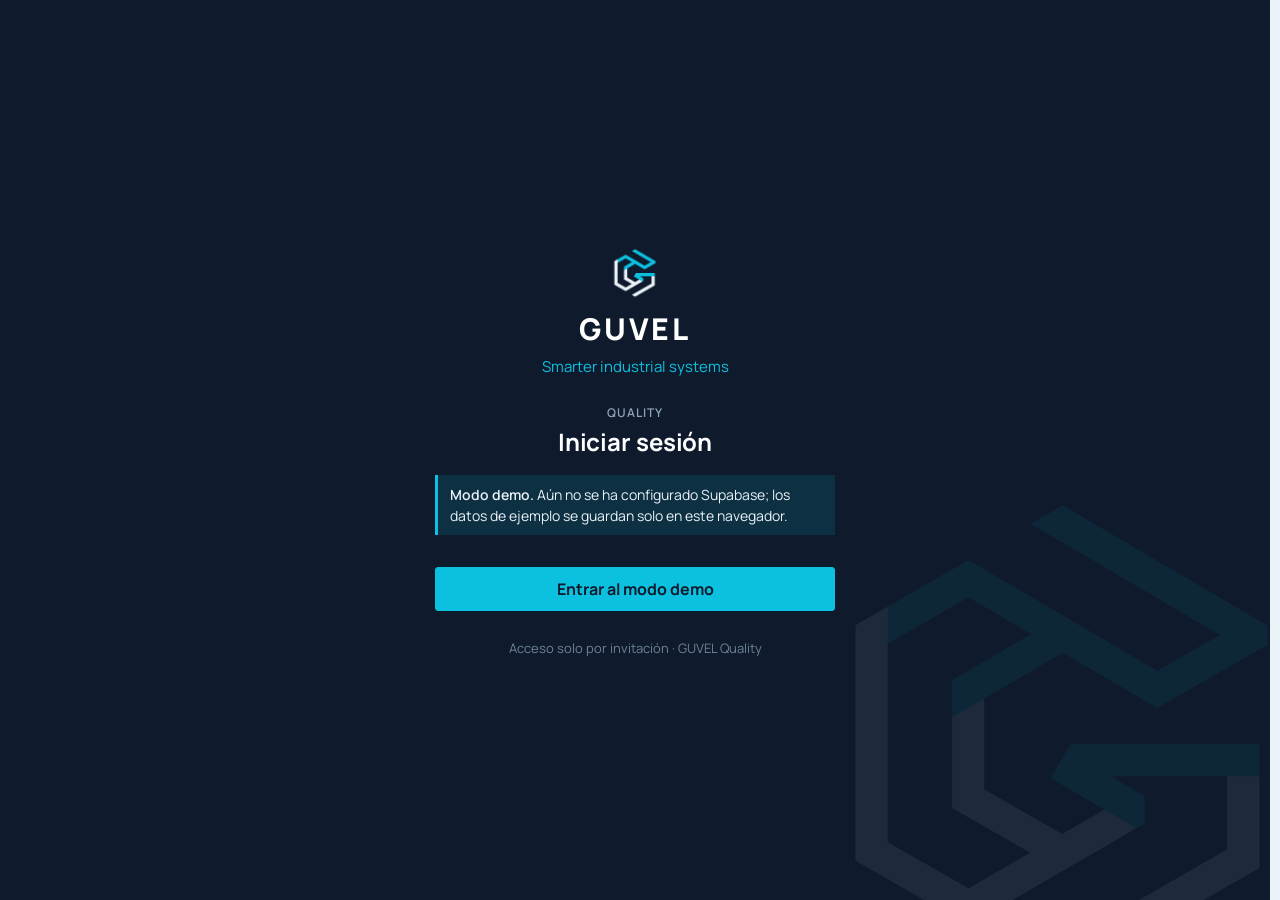
==== commit e93aeebb: "Add files via upload" ====
--- a/index.html
+++ b/index.html
@@ -10,7 +10,7 @@
   <link rel="apple-touch-icon" href="assets/apple-touch-icon.png">
   <link rel="preconnect" href="https://fonts.googleapis.com">
   <link rel="preconnect" href="https://fonts.gstatic.com" crossorigin>
-  <link rel="stylesheet" href="https://fonts.googleapis.com/css2?family=Barlow+Condensed:wght@600;700&family=Inter:wght@400;500;600;700&family=JetBrains+Mono:wght@400;600&display=swap">
+  <link rel="stylesheet" href="https://fonts.googleapis.com/css2?family=Manrope:wght@400;500;600;700;800&display=swap">
   <link rel="stylesheet" href="css/base.css">
   <link rel="stylesheet" href="css/components.css">
 </head>
--- a/css/base.css
+++ b/css/base.css
@@ -1,123 +1,132 @@
 @import url("tokens.css");
 
-*,*::before,*::after { box-sizing: border-box; }
-html { -webkit-text-size-adjust: 100%; }
-body {
-  margin: 0; min-height: 100vh;
-  background: var(--bg-0); color: var(--text);
-  font: 14px/1.5 var(--font-ui);
-  -webkit-font-smoothing: antialiased;
-}
-h1,h2,h3,h4,p { margin: 0; }
+*, *::before, *::after { box-sizing: border-box; }
+html { -webkit-text-size-adjust: 100%; scrollbar-gutter: stable; }
+body { margin: 0; min-height: 100vh; background: var(--bg); color: var(--ink); font: 15px/1.5 var(--sans); -webkit-font-smoothing: antialiased; text-rendering: optimizeLegibility; }
+h1, h2, h3, h4, p { margin: 0; line-height: 1.2; }
+h1 { font-weight: 700; font-size: 30px; letter-spacing: -.005em; }
+h2 { font-weight: 700; font-size: 19px; }
+h3 { font-weight: 600; font-size: 16px; }
 button, input, select, textarea { font: inherit; color: inherit; }
 button { cursor: pointer; }
-a { color: var(--g-cyan); text-decoration: none; }
-a:hover { text-decoration: underline; }
-:focus-visible { outline: 2px solid var(--g-cyan); outline-offset: 2px; }
-::selection { background: var(--g-cyan); color: var(--bg-1); }
-.hidden { display: none !important; }
-.mono { font-family: var(--font-mono); font-size: .92em; letter-spacing: -.01em; }
-.muted { color: var(--muted); }
-.sr-only { position:absolute; width:1px; height:1px; overflow:hidden; clip:rect(0 0 0 0); white-space:nowrap; }
-
-/* Scrollbars discretos */
+a { color: var(--flow-ink); text-decoration: none; }
+a:hover { text-decoration: underline; text-underline-offset: 3px; }
+small { font-size: 13px; }
+strong, b { font-weight: 600; }
+::selection { background: var(--flow-soft); }
+:focus-visible { outline: none; box-shadow: var(--focus); }
+.hidden, [hidden] { display: none !important; }
+.muted { color: var(--text-2); }
+.mono { font-family: var(--fig); font-size: .95em; letter-spacing: .03em; font-variant-numeric: tabular-nums; }
+.code-ink { color: var(--flow-ink); font-weight: 600; }
+.sr-only { position: absolute; width: 1px; height: 1px; overflow: hidden; clip: rect(0 0 0 0); white-space: nowrap; }
+.num, td, th { font-variant-numeric: tabular-nums; }
 * { scrollbar-width: thin; scrollbar-color: var(--line) transparent; }
 
-/* =========================== Layout ================================= */
-.app { display: grid; grid-template-columns: var(--sidebar-w) 1fr; min-height: 100vh; }
+/* =========================== Shell (barra superior) ================= */
+.topbar {
+  position: sticky; top: 0; z-index: 500; display: flex; align-items: center; gap: 18px; min-height: 56px; padding: 0 20px;
+  background: var(--navy); color: var(--ice); border-bottom: 1px solid #22354F;
+}
+.brand { display: flex; align-items: center; gap: 13px; flex: none; color: #fff; text-decoration: none !important; }
+.brand img { height: 34px; width: auto; display: block; }
+.brand-word { display: inline-flex; flex-direction: column; width: max-content; margin-top: 3px; }
+.brand-word strong { display: flex; justify-content: space-between; font-weight: 800; font-size: 24px; line-height: .8; letter-spacing: .02em; color: var(--ice); }
+.brand-word small { display: block; margin-top: 6px; font-size: 8px; line-height: 1; letter-spacing: .02em; word-spacing: .2em; text-transform: uppercase; color: var(--ice); white-space: nowrap; font-weight: 500; }
+.brand-product { margin-left: 2px; padding: 3px 8px; font-size: 11px; font-weight: 700; letter-spacing: .14em; text-transform: uppercase; color: var(--cyan); border: 1px solid rgba(12,192,223,.45); }
 
-.sidebar {
-  position: sticky; top: 0; height: 100vh; overflow-y: auto;
-  display: flex; flex-direction: column;
-  background: linear-gradient(180deg, var(--bg-1), var(--bg-0));
-  border-right: 1px solid var(--line-soft);
+.top-nav { display: flex; align-items: stretch; gap: 2px; flex: 1; min-width: 0; align-self: stretch; overflow-x: auto; scrollbar-width: none; }
+.top-nav::-webkit-scrollbar { display: none; }
+.nav-item {
+  position: relative; display: inline-flex; align-items: center; gap: 7px; min-height: 56px; padding: 0 12px; border: 0; border-radius: 0; background: transparent;
+  color: #A9BACB; font-weight: 500; font-size: 15px; white-space: nowrap; text-decoration: none !important; transition: background .15s, color .15s;
 }
-.brand { display: flex; align-items: center; gap: 12px; padding: 20px 20px 18px; }
-.brand img { width: 42px; height: 42px; display: block; }
-.brand-text strong { display: block; font: 700 22px/1 var(--font-display); letter-spacing: .06em; text-transform: uppercase; }
-.brand-text strong em { font-style: normal; color: var(--g-cyan); }
-.brand-text small { display: block; margin-top: 5px; font-size: 9.5px; letter-spacing: .18em; text-transform: uppercase; color: var(--muted); }
+.nav-item::after { content: ""; position: absolute; left: 12px; right: 12px; bottom: 0; height: 2px; background: transparent; }
+.nav-item:hover { background: rgba(234,242,248,.06); color: #fff; }
+.nav-item.active { color: #fff; }
+.nav-item.active::after { background: var(--cyan); }
+.nav-item:focus-visible { box-shadow: inset 0 0 0 2px var(--cyan); }
+.nav-count { min-width: 20px; height: 18px; padding: 0 6px; display: inline-grid; place-items: center; font: 600 11px var(--fig); background: rgba(234,242,248,.12); color: #C9D6E2; }
+.nav-count.hot { background: var(--stop); color: #fff; }
+.nav-more { position: relative; display: flex; align-items: stretch; }
+.nav-menu { position: fixed; z-index: 600; min-width: 210px; padding: 6px; background: var(--surface); color: var(--ink); border: 1px solid var(--line); box-shadow: var(--shadow-float); clip-path: polygon(0 0, calc(100% - 14px) 0, 100% 8px, 100% 100%, 0 100%); }
+.nav-menu a { display: block; padding: 9px 12px; color: var(--ink); text-decoration: none !important; font-weight: 500; }
+.nav-menu a:hover, .nav-menu a.active { background: var(--flow-soft); }
 
-.nav { padding: 6px 12px 20px; flex: 1; }
-.nav-group { margin-top: 18px; }
-.nav-label { padding: 0 10px 8px; font-size: 10px; font-weight: 700; letter-spacing: .18em; text-transform: uppercase; color: var(--muted); }
-.nav-item {
-  position: relative; display: flex; align-items: center; gap: 12px;
-  padding: 10px 12px; margin-bottom: 2px; border-radius: var(--radius);
-  color: var(--text-2); font-weight: 500; text-decoration: none !important;
-  transition: background .15s, color .15s;
+.top-actions { display: flex; align-items: center; gap: 8px; flex: none; }
+.top-btn { min-height: 34px; min-width: 34px; padding: 0 9px; display: inline-grid; place-items: center; background: transparent; border: 1px solid #2F4463; color: var(--ice); border-radius: var(--r); }
+.top-btn:hover { background: rgba(234,242,248,.08); border-color: #4A6184; }
+.top-btn svg { width: 17px; height: 17px; }
+.search { position: relative; display: flex; align-items: center; gap: 8px; width: 230px; height: 34px; padding: 0 10px; background: #132238; border: 1px solid #2F4463; border-radius: var(--r); }
+.search svg { width: 15px; height: 15px; color: #8FA3B8; flex: none; }
+.search input { flex: 1; min-width: 0; min-height: 0; height: 100%; padding: 0; background: none; border: 0; outline: 0; color: var(--ice); box-shadow: none; font-size: 14px; }
+.search input::placeholder { color: #6D8199; }
+.search:focus-within { border-color: var(--cyan); }
+.user-chip { display: flex; align-items: center; gap: 9px; }
+.user-meta { line-height: 1.2; text-align: right; }
+.user-meta strong { display: block; font-size: 13px; color: var(--ice); font-weight: 600; }
+.user-meta small { color: #6E82A0; font-size: 11px; }
+.avatar { width: 32px; height: 32px; display: grid; place-items: center; flex: none; font: 700 12px var(--fig); letter-spacing: .03em; color: var(--navy); background: var(--cyan); clip-path: var(--hex); }
+.avatar.sm { width: 24px; height: 24px; font-size: 9px; background: var(--flow-soft); color: var(--flow-ink); }
+
+.content { width: 100%; max-width: 1600px; margin: 0 auto; padding: 22px 24px 48px; }
+#view { min-width: 0; }
+.menu-btn { display: none; }
+
+/* Encabezado de página */
+.page-head { display: flex; align-items: flex-end; justify-content: space-between; gap: 20px; flex-wrap: wrap; margin: 6px 0 20px; }
+.page-head p { margin-top: 6px; color: var(--text-2); max-width: 70ch; }
+.eyebrow { font-size: 12px; font-weight: 600; letter-spacing: .08em; text-transform: uppercase; color: var(--flow-ink); margin-bottom: 4px; display: block; }
+.head-actions { display: flex; gap: 8px; align-items: center; flex-wrap: wrap; }
+
+/* =========================== Auth =================================== */
+.auth-screen { min-height: 100vh; display: grid; place-items: center; padding: 28px 20px; background: var(--navy); color: var(--ice); position: relative; overflow: hidden; }
+.auth-screen::before { content: ""; position: absolute; right: -8vw; bottom: -12vw; width: min(62vw, 620px); aspect-ratio: 1; background: url(../assets/guvel-mark.png) no-repeat center / contain; opacity: .07; pointer-events: none; }
+.auth-card { position: relative; width: min(400px, 100%); }
+.auth-brand { display: flex; flex-direction: column; align-items: center; text-align: center; gap: 10px; margin-bottom: 26px; }
+.auth-brand img { width: 62px; }
+.auth-brand strong { font-size: 30px; font-weight: 800; letter-spacing: .09em; color: #fff; line-height: 1; }
+.auth-brand small { font-size: 15px; color: var(--cyan); font-weight: 400; margin-top: 2px; }
+.auth-card .eyebrow { text-align: center; color: #8FA3B8; margin: 0; }
+.auth-card h1 { text-align: center; color: #fff; font-size: 24px; margin: 6px 0 18px; }
+.auth-card .auth-lead { text-align: center; color: #A9BACB; margin: -8px 0 18px; font-size: 14px; }
+.auth-msg { margin: 0 0 14px; padding: 9px 12px; border-left: 3px solid var(--cyan); background: rgba(12,192,223,.12); color: var(--ice); font-size: 14px; }
+.auth-msg.error { border-left-color: #FF5A5A; background: rgba(255,90,90,.14); color: #fff; }
+.auth-form { display: grid; gap: 14px; }
+.auth-form label { display: grid; gap: 6px; color: #A9BACB; font-size: 14px; font-weight: 500; }
+.auth-form input { background: #132238; border: 1px solid #2F4463; color: var(--ice); }
+.auth-form input:hover { border-color: #4A6184; }
+.auth-form input:focus { border-color: var(--cyan); box-shadow: 0 0 0 1px var(--cyan); }
+.auth-form .btn.primary { width: 100%; min-height: 44px; margin-top: 4px; background: var(--cyan); border-color: var(--cyan); color: var(--navy); font-size: 16px; font-weight: 700; }
+.auth-form .btn.primary:hover { background: #3DD0EA; border-color: #3DD0EA; color: var(--navy); }
+.auth-link { justify-self: center; background: none; border: 0; padding: 4px; color: #A9BACB; font-size: 14px; cursor: pointer; }
+.auth-link:hover { color: #fff; text-decoration: underline; text-underline-offset: 3px; }
+.auth-foot { margin-top: 28px; text-align: center; font-size: 13px; color: #6D8199; }
+.loading { min-height: 100vh; display: grid; place-items: center; background: var(--navy); }
+.loading img { width: 64px; animation: pulse 1.2s infinite ease-in-out; }
+@keyframes pulse { 50% { opacity: .35; transform: scale(.94); } }
+
+/* =========================== Responsive shell ======================= */
+@media (max-width: 1720px) {
+  .user-meta { display: none; }
+  .search { width: 34px; padding: 0 9px; cursor: pointer; transition: width .15s; }
+  .search input { width: 0; }
+  .search:focus-within { width: 240px; cursor: text; }
+  .search:focus-within input { width: auto; }
 }
-.nav-item svg { width: 18px; height: 18px; flex: none; opacity: .85; }
-.nav-item:hover { background: var(--bg-2); color: var(--text); }
-.nav-item.active { background: var(--g-cyan-soft); color: var(--g-ice); }
-.nav-item.active::before { content: ""; position: absolute; left: -12px; top: 6px; bottom: 6px; width: 3px; background: var(--g-cyan); }
-.nav-item.active svg { color: var(--g-cyan); opacity: 1; }
-.nav-count { margin-left: auto; font: 600 11px var(--font-mono); padding: 1px 7px; background: var(--bg-3); color: var(--text-2); border-radius: 20px; }
-.nav-count.hot { background: rgba(255,77,94,.16); color: var(--danger); }
-
-.sidebar-foot { padding: 14px 16px; border-top: 1px solid var(--line-soft); font-size: 11px; color: var(--muted); display: flex; justify-content: space-between; }
-
-.workspace { min-width: 0; display: flex; flex-direction: column; }
-
-.topbar {
-  position: sticky; top: 0; z-index: 20; height: var(--topbar-h);
-  display: flex; align-items: center; gap: 16px; padding: 0 32px;
-  background: rgba(10,20,34,.85); backdrop-filter: blur(10px);
-  border-bottom: 1px solid var(--line-soft);
+@media (max-width: 1560px) { .nav-item { padding: 0 9px; font-size: 14.5px; } .brand-product { display: none; } }
+@media (max-width: 1360px) { .nav-item { padding: 0 8px; font-size: 14px; } .brand-word small { display: none; } .brand-word strong { line-height: 1; } }
+@media (max-width: 1100px) { .nav-count { display: none; } }
+@media (max-width: 900px) {
+  .topbar { flex-wrap: wrap; gap: 0 12px; padding: 6px 14px 0; }
+  .brand { min-height: 46px; }
+  .top-actions { margin-left: auto; min-height: 46px; }
+  .top-nav { order: 3; flex-basis: 100%; margin: 0 -14px; padding: 0 6px; border-top: 1px solid #22354F; }
+  .nav-item { min-height: 46px; }
+  .content { padding: 18px 16px 40px; }
+  .brand-product { display: none; }
 }
-.menu-btn { display: none; background: none; border: 0; padding: 6px; color: var(--text); }
-.menu-btn svg { width: 22px; height: 22px; }
-.crumbs { font-size: 12px; color: var(--muted); letter-spacing: .04em; }
-.crumbs b { color: var(--text-2); font-weight: 600; }
-.topbar-spacer { flex: 1; }
-.search {
-  display: flex; align-items: center; gap: 8px; width: min(340px, 36vw);
-  padding: 0 12px; height: 38px; background: var(--bg-2); border: 1px solid var(--line); border-radius: var(--radius);
-}
-.search svg { width: 16px; height: 16px; color: var(--muted); }
-.search input { flex: 1; min-width: 0; background: none; border: 0; outline: 0; }
-.search input::placeholder { color: var(--muted); }
-.search:focus-within { border-color: var(--g-cyan); }
-
-.user-chip { display: flex; align-items: center; gap: 10px; }
-.avatar {
-  width: 36px; height: 36px; display: grid; place-items: center; flex: none;
-  font: 700 13px var(--font-ui); letter-spacing: .04em; color: var(--g-cyan);
-  background: var(--g-cyan-soft); border: 1px solid var(--g-cyan);
-  clip-path: polygon(0 0, calc(100% - 8px) 0, 100% 8px, 100% 100%, 8px 100%, 0 calc(100% - 8px));
-}
-.avatar.sm { width: 26px; height: 26px; font-size: 10px; clip-path: polygon(0 0, calc(100% - 6px) 0, 100% 6px, 100% 100%, 6px 100%, 0 calc(100% - 6px)); }
-.user-meta { line-height: 1.2; }
-.user-meta strong { display: block; font-size: 13px; }
-.user-meta small { color: var(--muted); font-size: 11px; }
-
-main { padding: 0 32px 56px; width: 100%; max-width: 1560px; margin: 0 auto; }
-
-/* Encabezado de página con patrón isométrico */
-.page-head {
-  position: relative; display: flex; justify-content: space-between; align-items: flex-end; gap: 20px; flex-wrap: wrap;
-  margin: 0 -32px 28px; padding: 34px 32px 26px;
-  background: var(--iso), linear-gradient(180deg, rgba(12,192,223,.05), transparent);
-  border-bottom: 1px solid var(--line-soft);
-}
-.eyebrow { font-size: 10.5px; font-weight: 700; letter-spacing: .22em; text-transform: uppercase; color: var(--g-cyan); }
-.page-head h1 { margin-top: 8px; font: 700 40px/1 var(--font-display); letter-spacing: .02em; text-transform: uppercase; }
-.page-head p { margin-top: 8px; color: var(--muted); max-width: 640px; }
-.head-actions { display: flex; gap: 10px; flex-wrap: wrap; }
-
-@media (max-width: 1000px) {
-  .app { grid-template-columns: 1fr; }
-  .sidebar { position: fixed; z-index: 40; width: var(--sidebar-w); transform: translateX(-100%); transition: transform .2s; }
-  .sidebar.open { transform: none; box-shadow: var(--shadow-pop); }
-  .scrim { position: fixed; inset: 0; z-index: 35; background: rgba(2,8,16,.6); }
-  .menu-btn { display: block; }
-  .topbar { padding: 0 16px; }
-  main { padding: 0 16px 40px; }
-  .page-head { margin: 0 -16px 22px; padding: 26px 16px 20px; }
-  .page-head h1 { font-size: 32px; }
-  .user-meta { display: none; }
-  .topbar { gap: 10px; }
-  .search { width: auto; flex: 1; min-width: 0; }
-  .user-chip { flex: none; }
-  .crumbs { display: none; }
-}
+@media (max-width: 760px) { h1 { font-size: 26px; } }
+@media (max-width: 520px) { .brand-word small { display: none; } .head-actions { width: 100%; } .head-actions > .btn { flex: 1; } }
+@media (prefers-reduced-motion: reduce) { *, *::before, *::after { animation: none !important; transition: none !important; } }
+@media print { .topbar { display: none !important; } body { background: #fff; color: #000; } .panel { break-inside: avoid; } }
--- a/css/components.css
+++ b/css/components.css
@@ -1,274 +1,324 @@
+/* =====================================================================
+   Componentes · lenguaje GUVEL Operational
+   Superficies neutras · esquina biselada · marcadores hexagonales
+   ===================================================================== */
+
 /* =========================== Botones ================================ */
 .btn {
-  --c: var(--g-cyan);
-  display: inline-flex; align-items: center; justify-content: center; gap: 8px;
-  height: 38px; padding: 0 16px; border: 1px solid var(--line); border-radius: var(--radius);
-  background: transparent; color: var(--text); font-weight: 600; font-size: 13px; white-space: nowrap;
-  transition: background .15s, border-color .15s, color .15s, transform .05s;
+  display: inline-flex; align-items: center; justify-content: center; gap: 7px; min-height: var(--h-control); padding: 0 14px;
+  border: 1px solid var(--line); border-radius: var(--r); background: var(--surface); color: var(--ink);
+  font-weight: 500; font-size: 14.5px; line-height: 1; white-space: nowrap; text-decoration: none !important;
+  transition: background .15s, border-color .15s, color .15s;
 }
-.btn svg { width: 16px; height: 16px; }
-.btn:hover { border-color: var(--c); color: var(--c); }
+.btn svg { width: 16px; height: 16px; flex: none; }
+.btn:hover { border-color: var(--text-3); background: var(--surface-2); }
 .btn:active { transform: translateY(1px); }
-.btn.primary {
-  background: var(--g-cyan); border-color: var(--g-cyan); color: #04141c; border-radius: 0;
-  clip-path: polygon(0 0, calc(100% - var(--chamfer)) 0, 100% var(--chamfer), 100% 100%, var(--chamfer) 100%, 0 calc(100% - var(--chamfer)));
-  padding: 0 20px;
+.btn.primary { background: var(--ink); border-color: var(--ink); color: var(--surface); font-weight: 600; }
+.btn.primary:hover { background: var(--navy-3); border-color: var(--navy-3); color: #fff; }
+:root[data-theme="dark"] .btn.primary:hover { background: #fff; border-color: #fff; color: var(--navy); }
+@media (prefers-color-scheme: dark) { :root:not([data-theme="light"]) .btn.primary:hover { background: #fff; border-color: #fff; color: var(--navy); } }
+.btn.accent { background: var(--flow); border-color: var(--flow); color: var(--navy); font-weight: 700; }
+.btn.accent:hover { background: #3DD0EA; border-color: #3DD0EA; color: var(--navy); }
+.btn.danger { background: transparent; border-color: var(--stop); color: var(--stop-ink); }
+.btn.danger:hover { background: var(--stop-soft); border-color: var(--stop); }
+.btn.danger.solid { background: var(--stop); border-color: var(--stop); color: #fff; }
+.btn.ghost { border-color: transparent; background: transparent; color: var(--text-2); }
+.btn.ghost:hover { background: var(--surface-2); color: var(--ink); }
+.btn.sm { min-height: 30px; padding: 0 10px; font-size: 13.5px; }
+.btn.icon { width: 32px; min-height: 32px; height: 32px; padding: 0; }
+.btn[disabled], .btn:disabled { opacity: .55; cursor: not-allowed; pointer-events: none; }
+
+/* =========================== Estado (marcador hexagonal) ============ */
+.badge {
+  --t: var(--idle); --ti: var(--text-2);
+  display: inline-flex; align-items: center; gap: 7px; font-size: 12px; font-weight: 600; letter-spacing: .05em; text-transform: uppercase; color: var(--ti); white-space: nowrap;
 }
-.btn.primary:hover { background: var(--g-cyan-300); color: #04141c; }
-.btn.danger { --c: var(--danger); }
-.btn.danger.solid { background: var(--danger); border-color: var(--danger); color: #fff; }
-.btn.ghost { border-color: transparent; color: var(--text-2); }
-.btn.ghost:hover { background: var(--bg-2); }
-.btn.sm { height: 30px; padding: 0 11px; font-size: 12px; }
-.btn.icon { width: 32px; height: 32px; padding: 0; }
-.btn[disabled] { opacity: .45; pointer-events: none; }
-
-/* =========================== Insignias ============================== */
-.badge {
-  --t: var(--muted);
-  display: inline-flex; align-items: center; gap: 6px; padding: 3px 9px 3px 8px;
-  font-size: 11px; font-weight: 600; letter-spacing: .03em; white-space: nowrap;
-  color: var(--t); background: color-mix(in srgb, var(--t) 14%, transparent);
-  border-left: 2px solid var(--t);
+.badge::before { content: ""; width: 10px; height: 11px; flex: none; background: var(--t); clip-path: var(--hex); }
+.badge[data-tone="danger"] { --t: var(--stop); --ti: var(--stop-ink); }
+.badge[data-tone="warn"] { --t: var(--watch); --ti: var(--watch-ink); }
+.badge[data-tone="ok"] { --t: var(--ok); --ti: var(--ok-ink); }
+.badge[data-tone="info"] { --t: var(--flow); --ti: var(--flow-ink); }
+.badge[data-tone="neutral"] { --t: var(--idle); --ti: var(--text-2); }
+
+/* =========================== Formularios ============================ */
+.field { display: flex; flex-direction: column; gap: 5px; min-width: 0; }
+.field > span { font-size: 14px; font-weight: 500; color: var(--text-2); }
+.field > span i { color: var(--stop-ink); font-style: normal; }
+.field small { color: var(--text-3); font-size: 13px; }
+.input, .select, .textarea {
+  width: 100%; min-height: var(--h-control); padding: 7px 11px; border: 1px solid var(--line); border-radius: var(--r);
+  background: var(--surface); color: var(--ink); font-size: 15px; transition: border-color .15s, box-shadow .15s;
 }
-.badge[data-tone="danger"] { --t: var(--danger); }
-.badge[data-tone="warn"]   { --t: var(--warn); }
-.badge[data-tone="ok"]     { --t: var(--ok); }
-.badge[data-tone="info"]   { --t: var(--g-cyan); }
-.badge[data-tone="neutral"]{ --t: var(--text-2); }
-
-/* =========================== Formularios ============================ */
-.field { display: flex; flex-direction: column; gap: 6px; min-width: 0; }
-.field > span { font-size: 11px; font-weight: 600; letter-spacing: .08em; text-transform: uppercase; color: var(--muted); }
-.field > span i { color: var(--danger); font-style: normal; }
-.input, .select, .textarea {
-  width: 100%; min-height: 38px; padding: 8px 12px; background: var(--bg-1); border: 1px solid var(--line);
-  border-radius: var(--radius); color: var(--text); transition: border-color .15s, box-shadow .15s;
-}
-.textarea { min-height: 84px; resize: vertical; }
-.select { appearance: none; padding-right: 32px;
-  background-image: url("data:image/svg+xml,%3Csvg xmlns='http://www.w3.org/2000/svg' width='12' height='8'%3E%3Cpath d='M1 1l5 5 5-5' fill='none' stroke='%237f96ad' stroke-width='1.6'/%3E%3C/svg%3E");
-  background-repeat: no-repeat; background-position: right 12px center; }
-.input:focus, .select:focus, .textarea:focus { border-color: var(--g-cyan); box-shadow: 0 0 0 3px var(--g-cyan-soft); outline: 0; }
-.input::placeholder, .textarea::placeholder { color: var(--muted); }
-input[type="date"], input[type="datetime-local"] { color-scheme: dark; }
-.form-grid { display: grid; grid-template-columns: repeat(2, minmax(0,1fr)); gap: 16px 18px; }
+.textarea { min-height: 76px; resize: vertical; line-height: 1.45; }
+.select { padding-right: 32px; appearance: none; background-image: linear-gradient(45deg, transparent 50%, var(--text-2) 50%), linear-gradient(135deg, var(--text-2) 50%, transparent 50%); background-position: calc(100% - 17px) 55%, calc(100% - 12px) 55%; background-size: 5px 5px; background-repeat: no-repeat; }
+.input::placeholder, .textarea::placeholder { color: var(--text-3); }
+.input:hover, .select:hover, .textarea:hover { border-color: var(--text-3); }
+.input:focus, .select:focus, .textarea:focus { outline: none; border-color: var(--flow); box-shadow: 0 0 0 1px var(--flow); }
+.input:disabled, .select:disabled { background: var(--surface-2); color: var(--text-3); }
+input[type="checkbox"], input[type="radio"] { width: 18px; height: 18px; min-height: 0; accent-color: var(--flow); flex: none; margin: 0; }
+:root[data-theme="dark"] input[type="date"]::-webkit-calendar-picker-indicator { filter: invert(1); }
+@media (prefers-color-scheme: dark) { :root:not([data-theme="light"]) input[type="date"]::-webkit-calendar-picker-indicator { filter: invert(1); } }
+.form-grid { display: grid; grid-template-columns: repeat(2, minmax(0, 1fr)); gap: 14px; }
 .form-grid .span-2 { grid-column: 1 / -1; }
-.check { display: flex; align-items: center; gap: 10px; color: var(--text-2); }
-.check input { width: 16px; height: 16px; accent-color: var(--g-cyan); }
-
-/* =========================== Paneles ================================ */
-.panel { background: linear-gradient(180deg, var(--bg-2), var(--bg-1)); border: 1px solid var(--line-soft); box-shadow: var(--shadow-1); }
+.check { display: flex; align-items: center; gap: 9px; min-height: var(--h-control); color: var(--ink); font-size: 15px; }
+.alert { padding: 9px 12px; font-size: 14px; background: var(--stop-soft); border-left: 3px solid var(--stop); color: var(--ink); }
+.note { padding: 10px 14px; font-size: 14px; background: var(--flow-soft); border-left: 3px solid var(--flow); color: var(--ink); }
+.note.warn { background: var(--watch-soft); border-left-color: var(--watch); }
+
+/* =========================== Superficies ============================ */
+.panel { position: relative; background: var(--surface); color: var(--ink); }
+.panel::after { content: ""; position: absolute; top: 0; right: 0; width: 0; height: 0; border-style: solid; border-width: 0 var(--chamfer) var(--chamfer-h) 0; border-color: transparent var(--cb, var(--bg)) transparent transparent; pointer-events: none; }
+.panel .panel { --cb: var(--surface); background: var(--surface-2); }
 .panel-head { display: flex; align-items: center; justify-content: space-between; gap: 12px; flex-wrap: wrap; padding: 16px 20px; border-bottom: 1px solid var(--line-soft); }
-.panel-head h2 { font: 700 18px var(--font-display); letter-spacing: .08em; text-transform: uppercase; }
-.panel-head small { color: var(--muted); }
-.panel-body { padding: 20px; }
-.grid { display: grid; gap: 16px; }
-.cols-4 { grid-template-columns: repeat(4, minmax(0,1fr)); }
-.cols-3 { grid-template-columns: repeat(3, minmax(0,1fr)); }
-.cols-2 { grid-template-columns: repeat(2, minmax(0,1fr)); }
-.cols-main { grid-template-columns: minmax(0,1.6fr) minmax(0,1fr); }
-.stack { display: grid; gap: 16px; }
+.panel-head h2 { font-size: 18px; }
+.panel-head small { color: var(--text-2); }
+.panel-body { padding: 18px 20px; }
+.grid { display: grid; gap: 14px; }
+.cols-4 { grid-template-columns: repeat(4, minmax(0, 1fr)); }
+.cols-3 { grid-template-columns: repeat(3, minmax(0, 1fr)); }
+.cols-2 { grid-template-columns: repeat(2, minmax(0, 1fr)); }
+.cols-main { grid-template-columns: minmax(0, 1.6fr) minmax(0, 1fr); }
+.stack { display: grid; gap: 14px; }
 .grid > *, .stack > * { min-width: 0; }
 
-/* KPI */
-.kpi { position: relative; padding: 18px 20px 16px; background: linear-gradient(160deg, var(--bg-3), var(--bg-1)); border: 1px solid var(--line-soft); overflow: hidden; display: block; color: inherit; text-decoration: none !important; transition: border-color .15s, transform .15s; }
-a.kpi:hover { border-color: var(--g-cyan); transform: translateY(-2px); }
-.kpi::before { content: ""; position: absolute; right: -1px; top: -1px; width: 28px; height: 28px; background: var(--k, var(--g-cyan)); clip-path: polygon(0 0, 100% 0, 100% 100%); opacity: .9; }
-.kpi[data-tone="danger"] { --k: var(--danger); }
-.kpi[data-tone="warn"] { --k: var(--warn); }
-.kpi[data-tone="ok"] { --k: var(--ok); }
-.kpi label { display: block; font-size: 11px; font-weight: 600; letter-spacing: .12em; text-transform: uppercase; color: var(--muted); padding-right: 26px; }
-.kpi strong { display: block; margin-top: 10px; font: 700 44px/1 var(--font-display); letter-spacing: .01em; }
-.kpi small { display: block; margin-top: 8px; color: var(--muted); font-size: 12px; }
+/* Tira de KPIs: celdas separadas por 1px */
+.kpi-strip { display: grid; grid-template-columns: repeat(4, minmax(0, 1fr)); gap: 1px; background: var(--line); border: 1px solid var(--line); }
+.kpi { position: relative; display: block; padding: 14px 16px; background: var(--surface); color: inherit; text-decoration: none !important; min-width: 0; transition: background .15s; }
+a.kpi:hover { background: var(--surface-2); }
+.kpi::after { content: ""; position: absolute; top: 14px; right: 14px; width: 11px; height: 12px; background: var(--k, var(--idle)); clip-path: var(--hex); }
+.kpi[data-tone="danger"] { --k: var(--stop); } .kpi[data-tone="warn"] { --k: var(--watch); }
+.kpi[data-tone="ok"] { --k: var(--ok); } .kpi[data-tone="info"] { --k: var(--flow); }
+.kpi label { display: block; font-size: 13px; font-weight: 500; color: var(--text-2); padding-right: 22px; }
+.kpi strong { display: block; margin-top: 6px; font: 600 30px/1.1 var(--fig); letter-spacing: -.01em; font-variant-numeric: tabular-nums; }
+.kpi small { display: block; margin-top: 4px; color: var(--text-3); font-size: 13px; }
 
 /* =========================== Tablas ================================= */
-.table-wrap { overflow-x: auto; }
-.table { width: 100%; border-collapse: collapse; }
-.table th { text-align: left; padding: 12px 16px; font-size: 10.5px; font-weight: 700; letter-spacing: .14em; text-transform: uppercase; color: var(--muted); border-bottom: 1px solid var(--line); white-space: nowrap; }
-.table td { padding: 13px 16px; border-bottom: 1px solid var(--line-soft); vertical-align: middle; }
-.table tbody tr { transition: background .12s; }
-.table tbody tr:hover { background: rgba(12,192,223,.05); }
+.table-wrap { overflow-x: auto; background: var(--surface); -webkit-overflow-scrolling: touch; }
+.table { width: 100%; border-collapse: collapse; font-size: 14px; }
+.table th { text-align: left; padding: 10px 12px; font-size: 13px; font-weight: 600; color: var(--text-2); border-bottom: 1px solid var(--line); white-space: nowrap; background: var(--surface); }
+.table td { padding: 11px 12px; border-bottom: 1px solid var(--line-soft); vertical-align: middle; }
+.table tbody tr:hover td { background: var(--surface-2); }
+.table tbody tr:last-child td { border-bottom: 0; }
 .table tbody tr[data-action] { cursor: pointer; }
-.table .code { font-family: var(--font-mono); font-size: 12px; color: var(--g-cyan); white-space: nowrap; }
+.table .code { font-family: var(--fig); font-size: 13px; font-weight: 600; letter-spacing: .03em; color: var(--flow-ink); white-space: nowrap; }
 .table .title { font-weight: 600; }
-.table .sub { display: block; color: var(--muted); font-size: 12px; margin-top: 2px; }
-.table .num { text-align: right; font-variant-numeric: tabular-nums; }
+.table .sub { display: block; color: var(--text-2); font-size: 13px; margin-top: 2px; font-weight: 400; }
+.table .num { text-align: right; }
 .table .end { text-align: right; white-space: nowrap; }
-.overdue { color: var(--danger); font-weight: 600; }
+.overdue { color: var(--stop-ink) !important; font-weight: 600; }
 
 .toolbar { display: flex; flex-wrap: wrap; gap: 10px; align-items: center; padding: 14px 20px; border-bottom: 1px solid var(--line-soft); }
-.toolbar .input, .toolbar .select { width: auto; min-width: 170px; }
+.toolbar .input, .toolbar .select { width: auto; min-width: 170px; min-height: 36px; font-size: 14px; }
 .toolbar .grow { flex: 1; min-width: 220px; }
-.toolbar .count { margin-left: auto; color: var(--muted); font-size: 12px; }
-
-.empty { padding: 56px 20px; text-align: center; color: var(--muted); }
-.empty svg { width: 42px; height: 42px; color: var(--g-cyan); opacity: .6; margin-bottom: 10px; }
-.empty strong { display: block; color: var(--text); font: 700 20px var(--font-display); letter-spacing: .06em; text-transform: uppercase; margin-bottom: 6px; }
-
-/* =========================== Tabs =================================== */
-.tabs { display: flex; gap: 4px; border-bottom: 1px solid var(--line-soft); margin-bottom: 18px; overflow-x: auto; }
-.tab { position: relative; padding: 11px 16px; background: none; border: 0; color: var(--muted); font-weight: 600; white-space: nowrap; }
-.tab:hover { color: var(--text); }
-.tab.active { color: var(--g-ice); }
-.tab.active::after { content: ""; position: absolute; left: 0; right: 0; bottom: -1px; height: 2px; background: var(--g-cyan); }
-
-/* =========================== Modal / Drawer ========================= */
-.overlay { position: fixed; inset: 0; z-index: 60; background: rgba(2,8,16,.72); backdrop-filter: blur(3px); display: grid; place-items: center; padding: 20px; animation: fade .15s; }
+.toolbar .count { margin-left: auto; color: var(--text-2); font-size: 13px; }
+
+.empty { padding: 44px 20px; text-align: center; color: var(--text-2); }
+.empty svg { width: 38px; height: 38px; color: var(--text-3); margin-bottom: 10px; }
+.empty strong { display: block; color: var(--ink); font-size: 18px; margin-bottom: 4px; }
+
+.tabs { display: flex; gap: 2px; flex-wrap: wrap; border-bottom: 1px solid var(--line); margin: 0 0 16px; }
+.tab { min-height: 40px; padding: 0 14px; border: 0; border-bottom: 2px solid transparent; border-radius: 0; background: transparent; color: var(--text-2); font-weight: 500; margin-bottom: -1px; }
+.tab:hover { color: var(--ink); border-bottom-color: var(--line); }
+.tab.active { color: var(--ink); border-bottom-color: var(--flow); font-weight: 600; }
+
+/* =========================== Modal / Drawer / Toast ================= */
+.overlay { position: fixed; inset: 0; z-index: 1000; background: rgba(15,27,45,.62); display: grid; place-items: center; padding: 20px; animation: fade .15s; }
 .overlay.side { place-items: stretch end; padding: 0; }
-.dialog { width: min(720px, 100%); max-height: calc(100vh - 40px); overflow: auto; background: var(--bg-2); border: 1px solid var(--line); box-shadow: var(--shadow-pop); animation: rise .18s; }
-.dialog.wide { width: min(920px, 100%); }
+.dialog { width: min(720px, 100%); max-height: calc(100vh - 40px); overflow: auto; background: var(--surface); box-shadow: var(--shadow-float); clip-path: polygon(0 0, calc(100% - 20px) 0, 100% 12px, 100% 100%, 0 100%); animation: rise .18s; }
+.dialog.wide { width: min(900px, 100%); }
 .dialog.sm { width: min(460px, 100%); }
-.drawer { width: min(620px, 100%); height: 100vh; max-height: none; overflow: auto; background: var(--bg-2); border-left: 1px solid var(--line); animation: slide .2s; }
-.dialog-head { display: flex; align-items: flex-start; justify-content: space-between; gap: 16px; padding: 22px 24px 16px; border-bottom: 1px solid var(--line-soft); }
-.dialog-head h2 { margin-top: 6px; font: 700 26px/1.05 var(--font-display); letter-spacing: .04em; text-transform: uppercase; }
-.dialog-body { padding: 22px 24px; }
-.dialog-foot { display: flex; justify-content: flex-end; gap: 10px; padding: 16px 24px; border-top: 1px solid var(--line-soft); position: sticky; bottom: 0; background: var(--bg-2); }
-@keyframes fade { from { opacity: 0 } }
-@keyframes rise { from { opacity: 0; transform: translateY(12px) } }
-@keyframes slide { from { transform: translateX(40px); opacity: 0 } }
-
-.toasts { position: fixed; right: 20px; bottom: 20px; z-index: 90; display: grid; gap: 10px; }
-.toast { min-width: 260px; max-width: 380px; padding: 12px 16px; background: var(--bg-3); border: 1px solid var(--line); border-left: 3px solid var(--g-cyan); box-shadow: var(--shadow-pop); animation: rise .2s; }
-.toast[data-tone="danger"] { border-left-color: var(--danger); }
-.toast[data-tone="ok"] { border-left-color: var(--ok); }
+.drawer { width: min(620px, 100%); height: 100vh; overflow: auto; background: var(--surface); box-shadow: var(--shadow-float); animation: slide .2s; }
+.dialog-head { display: flex; align-items: flex-start; justify-content: space-between; gap: 16px; padding: 22px 24px 14px; border-bottom: 1px solid var(--line-soft); }
+.dialog-head h2 { margin-top: 2px; font-size: 22px; }
+.dialog-body { padding: 20px 24px; }
+.dialog-foot { display: flex; justify-content: flex-end; gap: 10px; padding: 14px 24px; border-top: 1px solid var(--line-soft); position: sticky; bottom: 0; background: var(--surface); }
+@keyframes fade { from { opacity: 0; } }
+@keyframes rise { from { opacity: 0; transform: translateY(10px); } }
+@keyframes slide { from { transform: translateX(36px); opacity: 0; } }
+.toasts { position: fixed; right: 20px; bottom: 20px; z-index: 1100; display: grid; gap: 10px; }
+.toast { min-width: 260px; max-width: 380px; padding: 12px 16px; background: var(--navy); color: var(--ice); border-left: 3px solid var(--cyan); box-shadow: var(--shadow-float); font-size: 14px; animation: rise .2s; }
+.toast[data-tone="danger"] { border-left-color: #FF5A5A; } .toast[data-tone="ok"] { border-left-color: #3CC79C; }
 
 /* =========================== Detalle ================================ */
-.detail-grid { display: grid; grid-template-columns: repeat(2, minmax(0,1fr)); gap: 14px 20px; }
-.detail-grid dt { font-size: 10.5px; font-weight: 700; letter-spacing: .14em; text-transform: uppercase; color: var(--muted); margin-bottom: 3px; }
-.detail-grid dd { margin: 0; }
+.detail-grid { display: grid; grid-template-columns: repeat(2, minmax(0, 1fr)); gap: 1px; background: var(--line-soft); border: 1px solid var(--line-soft); }
+.detail-grid > div { background: var(--surface); padding: 10px 14px; min-width: 0; }
+.detail-grid dt { font-size: 12px; font-weight: 500; color: var(--text-3); margin-bottom: 3px; }
+.detail-grid dd { margin: 0; overflow-wrap: anywhere; }
 .detail-grid .span-2 { grid-column: 1 / -1; }
-.section-title { margin: 24px 0 12px; font: 700 15px var(--font-display); letter-spacing: .14em; text-transform: uppercase; color: var(--g-cyan); display: flex; align-items: center; justify-content: space-between; }
-.stepper { display: flex; gap: 0; margin: 16px 0 4px; }
-.step { flex: 1; padding: 9px 6px 9px 14px; font-size: 11px; font-weight: 700; letter-spacing: .06em; text-transform: uppercase; color: var(--muted); background: var(--bg-1); border: 0; position: relative; text-align: left;
+.section-title { display: flex; align-items: center; justify-content: space-between; gap: 12px; margin: 22px 0 12px; font-size: 16px; font-weight: 700; flex-wrap: wrap; }
+.stepper { display: flex; margin: 16px 0 4px; }
+.step { flex: 1; min-height: 34px; padding: 0 6px 0 16px; font-size: 12px; font-weight: 600; letter-spacing: .04em; text-transform: uppercase; color: var(--text-3); background: var(--surface-3); border: 0; border-radius: 0; text-align: left; justify-content: flex-start;
   clip-path: polygon(0 0, calc(100% - 10px) 0, 100% 50%, calc(100% - 10px) 100%, 0 100%, 10px 50%); margin-right: -4px; }
 .step:first-child { clip-path: polygon(0 0, calc(100% - 10px) 0, 100% 50%, calc(100% - 10px) 100%, 0 100%); }
-.step.done { background: rgba(12,192,223,.18); color: var(--g-cyan-300); }
-.step.current { background: var(--g-cyan); color: #04141c; }
-.step:hover:not(.current) { filter: brightness(1.25); }
-.item-row { display: flex; gap: 12px; align-items: flex-start; justify-content: space-between; padding: 12px 14px; background: var(--bg-1); border: 1px solid var(--line-soft); border-left: 2px solid var(--line); margin-bottom: 8px; }
-.item-row .meta { color: var(--muted); font-size: 12px; margin-top: 3px; }
+.step.done { background: var(--flow-soft); color: var(--flow-ink); }
+.step.current { background: var(--flow); color: var(--navy); }
+.step:hover:not(.current):not(:disabled) { filter: brightness(.96); }
+.item-row { display: flex; gap: 12px; align-items: flex-start; justify-content: space-between; padding: 12px 14px; background: var(--surface-2); border: 1px solid var(--line-soft); border-left: 3px solid var(--line); margin-bottom: 8px; }
+.item-row .meta { color: var(--text-2); font-size: 13px; margin-top: 3px; }
 .timeline { list-style: none; margin: 0; padding: 0 0 0 16px; border-left: 1px solid var(--line); }
-.timeline li { position: relative; padding: 0 0 14px 16px; font-size: 13px; color: var(--text-2); }
-.timeline li::before { content: ""; position: absolute; left: -21px; top: 5px; width: 9px; height: 9px; background: var(--g-cyan); clip-path: polygon(50% 0, 100% 50%, 50% 100%, 0 50%); }
-.timeline time { display: block; color: var(--muted); font-size: 11px; }
+.timeline li { position: relative; padding: 0 0 14px 16px; font-size: 14px; }
+.timeline li::before { content: ""; position: absolute; left: -22px; top: 5px; width: 11px; height: 12px; background: var(--flow); clip-path: var(--hex); }
+.timeline time { display: block; color: var(--text-3); font-size: 12px; }
 
 /* =========================== Gráficas =============================== */
 .donut-wrap { display: flex; align-items: center; gap: 24px; flex-wrap: wrap; }
-.donut { position: relative; width: 168px; height: 168px; flex: none; }
+.donut { position: relative; width: 160px; height: 160px; flex: none; }
 .donut svg { width: 100%; height: 100%; transform: rotate(-90deg); }
 .donut .center { position: absolute; inset: 0; display: grid; place-content: center; text-align: center; }
-.donut .center strong { font: 700 38px/1 var(--font-display); }
-.donut .center small { color: var(--muted); font-size: 11px; letter-spacing: .1em; text-transform: uppercase; }
-.legend { display: grid; gap: 10px; flex: 1; min-width: 150px; }
-.legend div { display: flex; align-items: center; gap: 10px; font-size: 13px; }
-.legend i { width: 10px; height: 10px; background: var(--c); flex: none; clip-path: polygon(50% 0, 100% 50%, 50% 100%, 0 50%); }
-.legend b { margin-left: auto; font-family: var(--font-mono); }
+.donut .center strong { font: 600 34px/1 var(--fig); }
+.donut .center small { color: var(--text-2); font-size: 12px; }
+.legend { display: grid; gap: 9px; flex: 1; min-width: 150px; }
+.legend div { display: flex; align-items: center; gap: 10px; font-size: 14px; }
+.legend i { width: 10px; height: 11px; background: var(--c); flex: none; clip-path: var(--hex); }
+.legend b { margin-left: auto; font-family: var(--fig); }
 .bars { display: grid; gap: 12px; }
-.bar-row { display: grid; grid-template-columns: 120px 1fr 34px; align-items: center; gap: 12px; font-size: 12.5px; color: var(--text-2); }
-.bar-track { height: 10px; background: var(--bg-1); position: relative; }
-.bar-fill { position: absolute; inset: 0 auto 0 0; background: var(--c, var(--g-cyan)); clip-path: polygon(0 0, 100% 0, calc(100% - 6px) 100%, 0 100%); }
-.bar-row b { text-align: right; font-family: var(--font-mono); color: var(--text); }
+.bar-row { display: grid; grid-template-columns: 120px 1fr 34px; align-items: center; gap: 12px; font-size: 13.5px; color: var(--text-2); }
+.bar-track { height: 10px; background: var(--surface-3); position: relative; }
+.bar-fill { position: absolute; inset: 0 auto 0 0; background: var(--c, var(--flow)); }
+.bar-row b { text-align: right; font-family: var(--fig); color: var(--ink); }
 .columns { display: flex; align-items: flex-end; gap: 14px; height: 150px; padding-top: 10px; }
-.col { flex: 1; display: flex; flex-direction: column; align-items: center; justify-content: flex-end; gap: 6px; height: 100%; font-size: 11px; color: var(--muted); }
-.col .stick { width: 100%; max-width: 44px; background: linear-gradient(180deg, var(--g-cyan), var(--g-cyan-600)); min-height: 3px; clip-path: polygon(0 0, 100% 0, 100% 100%, 0 100%); }
-.col b { color: var(--text); font-family: var(--font-mono); font-size: 11px; }
-.progress { height: 6px; background: var(--bg-1); }
-.progress > i { display: block; height: 100%; background: var(--g-cyan); }
-
-/* =========================== Calendario ============================= */
-.calendar { display: grid; grid-template-columns: repeat(7, minmax(0,1fr)); border-top: 1px solid var(--line-soft); border-left: 1px solid var(--line-soft); }
-.cal-dow { padding: 10px 12px; font-size: 10.5px; font-weight: 700; letter-spacing: .14em; text-transform: uppercase; color: var(--muted); background: var(--bg-1); border-right: 1px solid var(--line-soft); border-bottom: 1px solid var(--line-soft); }
-.day { min-height: 136px; padding: 8px; background: var(--bg-1); border-right: 1px solid var(--line-soft); border-bottom: 1px solid var(--line-soft); display: flex; flex-direction: column; gap: 6px; }
-.day.out { background: repeating-linear-gradient(-30deg, transparent 0 8px, rgba(255,255,255,.015) 8px 9px); opacity: .55; }
-.day.today { box-shadow: inset 0 2px 0 var(--g-cyan); background: linear-gradient(180deg, var(--g-cyan-soft), var(--bg-1) 60%); }
-.day-num { font: 700 17px var(--font-display); letter-spacing: .04em; color: var(--text-2); }
-.day.today .day-num { color: var(--g-cyan); }
-.slot { display: block; width: 100%; text-align: left; padding: 7px 9px; background: var(--bg-3); border: 0; border-left: 3px solid var(--s, var(--g-cyan)); color: var(--text); font-size: 12px; }
-.slot[data-status="completada"] { --s: var(--ok); }
-.slot[data-status="en_proceso"] { --s: var(--warn); }
-.slot[data-status="vencida"] { --s: var(--danger); }
-.slot[data-status="cancelada"] { --s: var(--muted); opacity: .6; }
-.slot b { display: block; font: 600 11px var(--font-mono); }
-.slot small { display: block; color: var(--text-2); margin-top: 1px; overflow: hidden; text-overflow: ellipsis; white-space: nowrap; }
-.add-day { margin-top: auto; background: transparent; border: 1px dashed var(--line); color: var(--muted); font-size: 11px; padding: 5px; opacity: 0; transition: opacity .12s; }
+.col { flex: 1; display: flex; flex-direction: column; align-items: center; justify-content: flex-end; gap: 6px; height: 100%; font-size: 12px; color: var(--text-3); }
+.col .stick { width: 100%; max-width: 44px; background: var(--flow); min-height: 3px; }
+.col b { color: var(--ink); font-family: var(--fig); font-size: 12px; }
+.progress { height: 6px; background: var(--surface-3); }
+.progress > i { display: block; height: 100%; background: var(--flow); }
+
+/* =========================== Calendario del plan ==================== */
+.cal { border: 1px solid var(--line); background: var(--line-soft); }
+.cal-grid { display: grid; grid-template-columns: repeat(7, minmax(0, 1fr)); gap: 1px; }
+.cal-dow { padding: 9px 12px; font-size: 12px; font-weight: 600; letter-spacing: .06em; text-transform: uppercase; color: var(--text-2); background: var(--surface-2); }
+.cal-dow.off { color: var(--watch-ink); }
+.day { position: relative; min-height: 120px; padding: 8px; background: var(--surface); display: flex; flex-direction: column; gap: 6px; min-width: 0; }
+.day.out { background: var(--surface-2); background-image: repeating-linear-gradient(-45deg, transparent 0 7px, var(--line-soft) 7px 8px); opacity: .6; }
+.day.weekend { background: linear-gradient(var(--weekend), var(--weekend)), var(--surface); box-shadow: inset 0 0 0 1px var(--weekend-line); }
+.day.today::before { content: ""; position: absolute; left: 0; right: 0; top: 0; height: 3px; background: var(--flow); }
+.day-top { display: flex; align-items: baseline; justify-content: space-between; gap: 6px; }
+.day-num { font: 700 17px var(--fig); color: var(--ink); }
+.day.today .day-num { color: var(--flow-ink); }
+.day-mon { font-size: 11px; font-weight: 600; letter-spacing: .06em; text-transform: uppercase; color: var(--text-3); }
+.day-off { font-size: 11px; font-weight: 600; letter-spacing: .06em; text-transform: uppercase; color: var(--watch-ink); }
+.slot { display: block; width: 100%; text-align: left; padding: 6px 8px; min-height: 0; background: var(--surface-2); border: 1px solid var(--line-soft); border-left: 3px solid var(--s, var(--flow)); border-radius: 0; color: var(--ink); font-size: 12.5px; line-height: 1.3; }
+.slot:hover { background: var(--flow-soft); }
+.slot[data-status="completada"] { --s: var(--ok); } .slot[data-status="en_proceso"] { --s: var(--watch); }
+.slot[data-status="vencida"] { --s: var(--stop); } .slot[data-status="cancelada"] { --s: var(--idle); opacity: .6; }
+.slot.unassigned { border-style: dashed; border-left-style: solid; --s: var(--watch); }
+.slot b { display: flex; align-items: center; justify-content: space-between; gap: 6px; font: 600 11.5px var(--fig); letter-spacing: .02em; }
+.slot b svg { width: 12px; height: 12px; color: var(--flow-ink); }
+.slot small { display: block; color: var(--text-2); margin-top: 1px; overflow: hidden; text-overflow: ellipsis; white-space: nowrap; font-size: 12.5px; }
+.add-day { margin-top: auto; min-height: 26px; background: transparent; border: 1px dashed var(--line); color: var(--text-3); font-size: 12px; padding: 0 6px; border-radius: 0; opacity: 0; transition: opacity .12s; }
 .day:hover .add-day, .add-day:focus-visible { opacity: 1; }
-.add-day:hover { color: var(--g-cyan); border-color: var(--g-cyan); }
-.cal-nav { display: flex; align-items: center; gap: 10px; }
-.cal-nav strong { min-width: 150px; text-align: center; font: 700 18px var(--font-display); letter-spacing: .1em; text-transform: uppercase; }
+.add-day:hover { color: var(--flow-ink); border-color: var(--flow); background: transparent; }
+@media (hover: none) { .add-day { opacity: 1; } }
+.legend-row { display: flex; gap: 18px; flex-wrap: wrap; align-items: center; font-size: 13px; color: var(--text-2); }
+.legend-row span { display: inline-flex; align-items: center; gap: 7px; }
+.legend-row i { width: 14px; height: 14px; display: inline-block; border: 1px solid var(--line); background: var(--surface); }
+.legend-row i.wk { background: var(--weekend); border-color: var(--weekend-line); }
+.legend-row i.as { border-left: 3px solid var(--flow); }
+.legend-row i.un { border: 1px dashed var(--watch); border-left: 3px solid var(--watch); }
+
+/* =========================== Asistente de plan ====================== */
+.wiz-step { margin-bottom: 20px; }
+.wiz-label { display: flex; align-items: center; gap: 10px; margin-bottom: 10px; font-size: 14px; font-weight: 700; }
+.wiz-label i { width: 22px; height: 24px; display: grid; place-items: center; font: 700 12px var(--fig); font-style: normal; background: var(--ink); color: var(--surface); clip-path: var(--hex); }
+.opt-cards { display: grid; grid-template-columns: repeat(auto-fit, minmax(150px, 1fr)); gap: 10px; }
+.opt-card { position: relative; display: flex; flex-direction: column; align-items: flex-start; justify-content: flex-start; gap: 3px; min-height: 0; padding: 12px 14px; text-align: left; white-space: normal; background: var(--surface); border: 1px solid var(--line); border-radius: 0; color: var(--ink); line-height: 1.3; }
+.opt-card b { font-size: 15px; font-weight: 700; }
+.opt-card small { color: var(--text-2); font-weight: 400; font-size: 12.5px; }
+.opt-card:hover { border-color: var(--text-3); background: var(--surface); }
+.opt-card[aria-pressed="true"] { border-color: var(--flow); background: var(--flow-soft); box-shadow: inset 3px 0 0 var(--flow); }
+.opt-card[aria-pressed="true"]::after { content: ""; position: absolute; top: 10px; right: 10px; width: 10px; height: 11px; background: var(--flow); clip-path: var(--hex); }
+.freq-seg { display: grid; grid-template-columns: repeat(4, minmax(0, 1fr)); gap: 0; border: 1px solid var(--line); }
+.freq-seg button { display: flex; flex-direction: column; align-items: flex-start; justify-content: center; gap: 2px; min-height: 54px; padding: 8px 12px; border: 0; border-right: 1px solid var(--line); border-radius: 0; background: var(--surface); text-align: left; line-height: 1.2; }
+.freq-seg button:last-child { border-right: 0; }
+.freq-seg b { font-size: 14.5px; }
+.freq-seg small { color: var(--text-2); font-weight: 400; font-size: 12.5px; }
+.freq-seg button[aria-pressed="true"] { background: var(--ink); color: var(--surface); }
+.freq-seg button[aria-pressed="true"] small { color: var(--ice); opacity: .8; }
+.period-box { display: grid; grid-template-columns: minmax(0, 1fr) auto; gap: 18px; align-items: center; padding: 14px 16px; background: var(--surface-2); border-left: 3px solid var(--flow); }
+.period-box .big { font: 700 18px var(--fig); }
+.period-box .sub { color: var(--text-2); font-size: 13.5px; margin-top: 4px; }
+.period-box .sub b { color: var(--watch-ink); }
+.mini-cal { display: grid; grid-template-columns: repeat(7, 17px); gap: 2px; }
+.mini-cal span { width: 17px; height: 17px; display: grid; place-items: center; font-size: 9.5px; font-weight: 600; color: var(--ink); background: var(--surface); border: 1px solid var(--line-soft); }
+.mini-cal span.off { background: var(--weekend); border-color: var(--weekend-line); }
+.mini-cal span.out { background: transparent; border-color: transparent; color: transparent; }
+.mini-cal span.hdr { background: none; border: 0; color: var(--text-3); font-size: 9px; }
+.chips { display: flex; flex-wrap: wrap; gap: 8px; }
+.chip { min-height: 34px; padding: 0 14px; border: 1px solid var(--line); border-radius: 0; background: var(--surface); font-weight: 600; font-size: 14px; }
+.chip[aria-pressed="true"] { background: var(--flow-soft); border-color: var(--flow); color: var(--flow-ink); }
+.chip.off[aria-pressed="true"] { background: var(--watch-soft); border-color: var(--watch); color: var(--watch-ink); }
+.pick-list { display: grid; gap: 1px; background: var(--line-soft); border: 1px solid var(--line-soft); max-height: 190px; overflow: auto; }
+.pick-list label { display: flex; align-items: center; gap: 10px; padding: 8px 12px; background: var(--surface); color: var(--ink); font-weight: 500; cursor: pointer; }
+.pick-list label:hover { background: var(--surface-2); }
+.pick-list label small { margin-left: auto; color: var(--text-3); }
+.recipient { display: flex; align-items: center; justify-content: space-between; gap: 12px; padding: 10px 12px; background: var(--surface-2); border-bottom: 1px solid var(--line-soft); }
+.recipient:last-child { border-bottom: 0; }
 
 /* =========================== Checklist ============================== */
-.check-section { margin: 22px 0 8px; font: 700 13px var(--font-display); letter-spacing: .16em; text-transform: uppercase; color: var(--g-cyan); }
-.q { padding: 16px; background: var(--bg-1); border: 1px solid var(--line-soft); border-left: 3px solid var(--line); margin-bottom: 10px; }
-.q[data-result="ok"] { border-left-color: var(--ok); }
-.q[data-result="nok"] { border-left-color: var(--danger); }
+.check-section { margin: 22px 0 8px; font-size: 13px; font-weight: 700; letter-spacing: .08em; text-transform: uppercase; color: var(--flow-ink); }
+.q { padding: 14px 16px; background: var(--surface-2); border: 1px solid var(--line-soft); border-left: 3px solid var(--line); margin-bottom: 10px; }
+.q[data-result="ok"] { border-left-color: var(--ok); } .q[data-result="nok"] { border-left-color: var(--stop); }
 .q-text { display: flex; gap: 10px; justify-content: space-between; align-items: flex-start; font-weight: 500; }
 .seg { display: inline-flex; margin-top: 12px; border: 1px solid var(--line); }
-.seg button { padding: 7px 18px; background: transparent; border: 0; border-right: 1px solid var(--line); color: var(--text-2); font-weight: 700; font-size: 12px; letter-spacing: .06em; }
+.seg button { min-height: 34px; padding: 0 18px; background: var(--surface); border: 0; border-right: 1px solid var(--line); border-radius: 0; color: var(--text-2); font-weight: 600; font-size: 13px; }
 .seg button:last-child { border-right: 0; }
-.seg button[aria-pressed="true"][data-v="ok"] { background: var(--ok); color: #02130d; }
-.seg button[aria-pressed="true"][data-v="nok"] { background: var(--danger); color: #fff; }
-.seg button[aria-pressed="true"][data-v="na"] { background: var(--muted); color: #02101c; }
+.seg button[aria-pressed="true"][data-v="ok"] { background: var(--ok); color: #fff; }
+.seg button[aria-pressed="true"][data-v="nok"] { background: var(--stop); color: #fff; }
+.seg button[aria-pressed="true"][data-v="na"] { background: var(--text-3); color: #fff; }
 .q .textarea { margin-top: 10px; min-height: 60px; }
 .score-ring { display: flex; align-items: center; gap: 16px; }
-.score-ring strong { font: 700 52px/1 var(--font-display); }
+.score-ring strong { font: 700 44px/1 var(--fig); }
 
 /* =========================== Matriz de riesgos ====================== */
-.matrix { display: grid; grid-template-columns: 34px repeat(5, 1fr); gap: 3px; }
-.mx { aspect-ratio: 1.25; display: grid; place-items: center; font: 700 15px var(--font-mono); color: rgba(255,255,255,.9); position: relative; }
-.mx[data-z="1"] { background: rgba(45,212,160,.28); }
-.mx[data-z="2"] { background: rgba(255,176,32,.30); }
-.mx[data-z="3"] { background: rgba(255,120,60,.42); }
-.mx[data-z="4"] { background: rgba(255,77,94,.55); }
+.matrix { display: grid; grid-template-columns: 30px repeat(5, 1fr); gap: 3px; }
+.mx { aspect-ratio: 1.25; display: grid; place-items: center; font: 700 15px var(--fig); color: var(--ink); position: relative; }
+.mx[data-z="1"] { background: var(--ok-soft); } .mx[data-z="2"] { background: var(--watch-soft); }
+.mx[data-z="3"] { background: rgba(233,120,40,.25); } .mx[data-z="4"] { background: var(--stop-soft); box-shadow: inset 0 0 0 1px var(--stop); }
 .mx small { position: absolute; left: 5px; top: 3px; font-size: 9px; opacity: .5; font-weight: 500; }
-.mx-axis { display: grid; place-items: center; font-size: 11px; color: var(--muted); font-weight: 700; }
-.mx-axis.x { aspect-ratio: auto; padding-top: 4px; }
-
-/* =========================== Login ================================== */
-.login { min-height: 100vh; display: grid; grid-template-columns: minmax(0,1.1fr) minmax(380px,.9fr); }
-.login-hero { position: relative; display: flex; flex-direction: column; justify-content: space-between; padding: 48px 56px; overflow: hidden;
-  background: var(--iso), radial-gradient(800px 500px at 20% 10%, rgba(12,192,223,.16), transparent 60%), var(--bg-1); }
-.login-hero img { width: 76px; height: 76px; }
-.login-hero h1 { font: 700 76px/.92 var(--font-display); letter-spacing: .02em; text-transform: uppercase; }
-.login-hero h1 em { display: block; font-style: normal; color: var(--g-cyan); }
-.login-hero p { margin-top: 20px; max-width: 460px; color: var(--text-2); font-size: 16px; }
-.login-hero ul { list-style: none; margin: 28px 0 0; padding: 0; display: grid; gap: 10px; color: var(--text-2); }
-.login-hero li { display: flex; gap: 12px; align-items: center; }
-.login-hero li::before { content: ""; width: 9px; height: 9px; background: var(--g-cyan); clip-path: polygon(50% 0, 100% 50%, 50% 100%, 0 50%); }
-.login-hero small { color: var(--muted); letter-spacing: .16em; text-transform: uppercase; font-size: 10.5px; }
-.login-panel { display: grid; place-items: center; padding: 32px; background: var(--bg-0); }
-.login-card { width: min(400px, 100%); display: grid; gap: 18px; }
-.login-card h2 { font: 700 30px var(--font-display); letter-spacing: .06em; text-transform: uppercase; }
-.login-card .btn { width: 100%; height: 44px; }
-.alert { padding: 10px 14px; font-size: 13px; background: rgba(255,77,94,.12); border-left: 3px solid var(--danger); color: #ffc1c8; }
-.note { padding: 10px 14px; font-size: 12.5px; background: var(--g-cyan-soft); border-left: 3px solid var(--g-cyan); color: var(--text-2); }
-.divider { display: flex; align-items: center; gap: 12px; color: var(--muted); font-size: 11px; letter-spacing: .14em; text-transform: uppercase; }
-.divider::before, .divider::after { content: ""; flex: 1; height: 1px; background: var(--line); }
-
-.loading { min-height: 100vh; display: grid; place-items: center; }
-.loading img { width: 64px; animation: pulse 1.2s infinite ease-in-out; }
-@keyframes pulse { 50% { opacity: .35; transform: scale(.94) } }
+.mx-axis { display: grid; place-items: center; font-size: 12px; color: var(--text-3); font-weight: 600; }
+
+/* =========================== Búsqueda global ======================== */
+.sr-pop { position: absolute; top: 40px; right: 0; width: 380px; max-width: 90vw; z-index: 700; background: var(--surface); color: var(--ink); border: 1px solid var(--line); box-shadow: var(--shadow-float); max-height: 360px; overflow: auto; }
+.sr-pop a { display: grid; grid-template-columns: 64px 86px 1fr; gap: 8px; align-items: center; padding: 10px 12px; color: var(--ink); border-bottom: 1px solid var(--line-soft); text-decoration: none !important; font-size: 13.5px; }
+.sr-pop a:hover { background: var(--flow-soft); }
+.sr-pop a small { color: var(--text-3); font-size: 11px; text-transform: uppercase; letter-spacing: .06em; }
+.sr-pop a .mono { color: var(--flow-ink); font-weight: 600; }
+.sr-pop a span:last-child { overflow: hidden; text-overflow: ellipsis; white-space: nowrap; }
+.sr-none { padding: 14px; color: var(--text-2); }
+
+/* =========================== Evidencias ============================= */
+.att-grid { display: flex; flex-wrap: wrap; gap: 10px; align-items: flex-start; }
+.att-item { position: relative; }
+.att-thumb { display: block; width: 92px; height: 92px; background: var(--surface-3); border: 1px solid var(--line); overflow: hidden; }
+.att-thumb img { width: 100%; height: 100%; object-fit: cover; display: block; transition: transform .2s; }
+.att-thumb:hover img { transform: scale(1.06); }
+.att-item.file > a { display: flex; align-items: center; gap: 10px; min-width: 190px; max-width: 280px; padding: 10px 34px 10px 12px; background: var(--surface-2); border: 1px solid var(--line); border-left: 3px solid var(--flow); color: var(--ink); text-decoration: none !important; }
+.att-item.file svg { width: 22px; height: 22px; color: var(--flow-ink); flex: none; }
+.att-item.file span { min-width: 0; display: grid; }
+.att-item.file b { font-weight: 600; font-size: 13px; overflow: hidden; text-overflow: ellipsis; white-space: nowrap; }
+.att-item.file small { color: var(--text-2); font-size: 12px; }
+.att-x { position: absolute; top: 4px; right: 4px; width: 22px; height: 22px; min-height: 0; display: grid; place-items: center; padding: 0; background: var(--surface); border: 1px solid var(--line); border-radius: 0; color: var(--text-2); opacity: 0; transition: opacity .12s; }
+.att-x svg { width: 12px; height: 12px; }
+.att-item:hover .att-x, .att-x:focus-visible { opacity: 1; }
+.att-x:hover { color: var(--stop-ink); border-color: var(--stop); background: var(--surface); }
+@media (hover: none) { .att-x { opacity: 1; } }
+.att-broken { opacity: .4; }
+.att-upload { cursor: pointer; }
+.att.compact { margin-top: 12px; }
+.att.compact .att-thumb { width: 64px; height: 64px; }
+.att.compact .att-upload { align-self: center; }
 
 /* =========================== Responsive ============================= */
-@media (max-width: 1200px) { .cols-4 { grid-template-columns: repeat(2, minmax(0,1fr)); } .cols-main { grid-template-columns: 1fr; } }
-@media (max-width: 900px) { .login { grid-template-columns: 1fr; } .login-hero { display: none; } .cols-3 { grid-template-columns: 1fr; } }
+@media (max-width: 1200px) { .cols-4, .kpi-strip { grid-template-columns: repeat(2, minmax(0, 1fr)); } .cols-main { grid-template-columns: 1fr; } }
+@media (max-width: 900px) { .cols-3 { grid-template-columns: 1fr; } .period-box { grid-template-columns: 1fr; } }
 @media (max-width: 700px) {
-  .cols-4, .cols-2 { grid-template-columns: 1fr; }
+  .cols-4, .cols-2, .kpi-strip { grid-template-columns: 1fr; }
   .form-grid, .detail-grid { grid-template-columns: 1fr; }
-  .calendar { grid-template-columns: repeat(7, 132px); overflow-x: auto; }
-  .calendar-scroll { overflow-x: auto; }
+  .cal-scroll { overflow-x: auto; }
+  .cal-grid { grid-template-columns: repeat(7, 128px); }
   .stepper { flex-wrap: wrap; gap: 4px; }
   .step { clip-path: none !important; margin: 0; flex: 1 1 45%; }
   .bar-row { grid-template-columns: 90px 1fr 30px; }
+  .freq-seg { grid-template-columns: repeat(2, 1fr); }
+  .freq-seg button:nth-child(2) { border-right: 0; } .freq-seg button:nth-child(-n+2) { border-bottom: 1px solid var(--line); }
 }
-@media (prefers-reduced-motion: reduce) { * { animation: none !important; transition: none !important; } }
-@media print { .sidebar, .topbar, .head-actions, .toolbar { display: none !important; } body { background: #fff; color: #000; } }
-
-/* ======================= Búsqueda global ============================ */
-.sr-pop { position: absolute; top: 44px; left: 0; right: 0; min-width: 340px; z-index: 50; background: var(--bg-2); border: 1px solid var(--line); box-shadow: var(--shadow-pop); max-height: 360px; overflow: auto; }
-.sr-pop a { display: grid; grid-template-columns: 62px 86px 1fr; gap: 8px; align-items: center; padding: 10px 12px; color: var(--text); border-bottom: 1px solid var(--line-soft); text-decoration: none !important; font-size: 13px; }
-.sr-pop a:hover { background: var(--g-cyan-soft); }
-.sr-pop a small { color: var(--muted); text-transform: uppercase; letter-spacing: .08em; font-size: 10px; }
-.sr-pop a .mono { color: var(--g-cyan); }
-.sr-pop a span:last-child { overflow: hidden; text-overflow: ellipsis; white-space: nowrap; }
-.sr-none { padding: 14px; color: var(--muted); }
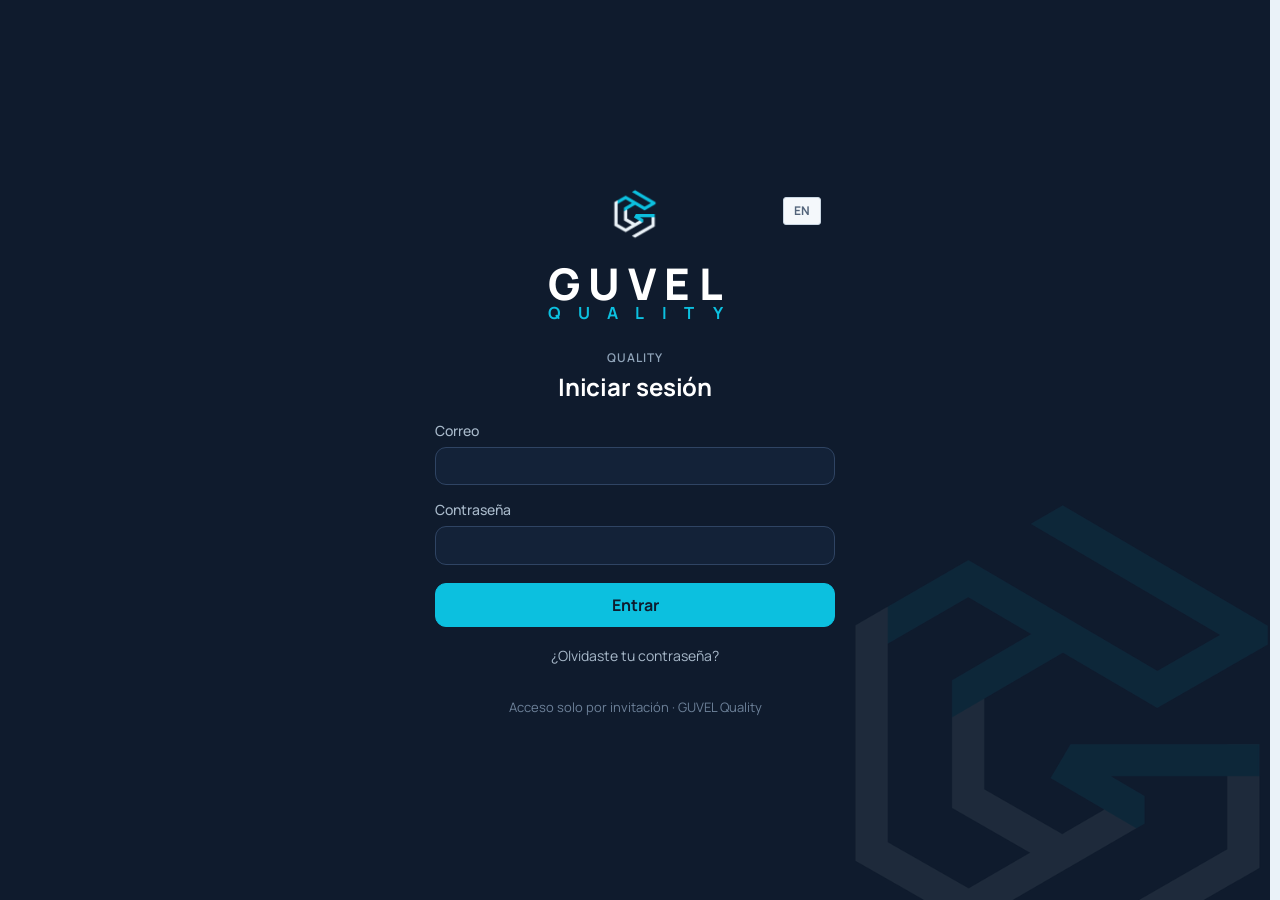
==== commit 1050ef2e: "Add files via upload" ====
--- a/index.html
+++ b/index.html
@@ -8,6 +8,11 @@
   <meta name="theme-color" content="#0f1b2d">
   <link rel="icon" type="image/png" href="assets/favicon.png">
   <link rel="apple-touch-icon" href="assets/apple-touch-icon.png">
+  <link rel="manifest" href="manifest.webmanifest">
+  <meta name="mobile-web-app-capable" content="yes">
+  <meta name="apple-mobile-web-app-capable" content="yes">
+  <meta name="apple-mobile-web-app-status-bar-style" content="black-translucent">
+  <meta name="apple-mobile-web-app-title" content="GUVEL Quality">
   <link rel="preconnect" href="https://fonts.googleapis.com">
   <link rel="preconnect" href="https://fonts.gstatic.com" crossorigin>
   <link rel="stylesheet" href="https://fonts.googleapis.com/css2?family=Manrope:wght@400;500;600;700;800&display=swap">
--- a/css/base.css
+++ b/css/base.css
@@ -2,7 +2,29 @@
 
 *, *::before, *::after { box-sizing: border-box; }
 html { -webkit-text-size-adjust: 100%; scrollbar-gutter: stable; }
-body { margin: 0; min-height: 100vh; background: var(--bg); color: var(--ink); font: 15px/1.5 var(--sans); -webkit-font-smoothing: antialiased; text-rendering: optimizeLegibility; }
+body { margin: 0; min-height: 100vh; background: var(--bg); color: var(--ink); font: 15px/1.5 var(--sans); -webkit-font-smoothing: antialiased; text-rendering: optimizeLegibility; position: relative; }
+/* Glassy: fondo ambiental con manchas de color suaves, fijo detrás de todo el contenido */
+body::before {
+  content: ""; position: fixed; inset: 0; z-index: -1; pointer-events: none;
+  background:
+    radial-gradient(640px 480px at 8% -6%, rgba(12,192,223,.16), transparent 60%),
+    radial-gradient(560px 440px at 100% 8%, rgba(15,27,45,.14), transparent 55%),
+    radial-gradient(680px 520px at 24% 112%, rgba(12,192,223,.10), transparent 60%);
+}
+:root[data-theme="dark"] body::before {
+  background:
+    radial-gradient(640px 480px at 8% -6%, rgba(12,192,223,.12), transparent 60%),
+    radial-gradient(560px 440px at 100% 8%, rgba(94,216,238,.08), transparent 55%),
+    radial-gradient(680px 520px at 24% 112%, rgba(12,192,223,.07), transparent 60%);
+}
+@media (prefers-color-scheme: dark) {
+  :root:not([data-theme="light"]) body::before {
+    background:
+      radial-gradient(640px 480px at 8% -6%, rgba(12,192,223,.12), transparent 60%),
+      radial-gradient(560px 440px at 100% 8%, rgba(94,216,238,.08), transparent 55%),
+      radial-gradient(680px 520px at 24% 112%, rgba(12,192,223,.07), transparent 60%);
+  }
+}
 h1, h2, h3, h4, p { margin: 0; line-height: 1.2; }
 h1 { font-weight: 700; font-size: 30px; letter-spacing: -.005em; }
 h2 { font-weight: 700; font-size: 19px; }
@@ -26,15 +48,20 @@
 /* =========================== Shell (barra superior) ================= */
 .topbar {
   position: sticky; top: 0; z-index: 500; display: flex; align-items: center; gap: 18px; min-height: 56px; padding: 0 20px;
-  background: var(--navy); color: var(--ice); border-bottom: 1px solid #22354F;
+  background: var(--glass-navy); color: var(--ice); border-bottom: 1px solid var(--glass-navy-border);
+  backdrop-filter: var(--glass-blur); -webkit-backdrop-filter: var(--glass-blur);
 }
 .brand { display: flex; align-items: center; gap: 13px; flex: none; color: #fff; text-decoration: none !important; }
-.brand img { height: 34px; width: auto; display: block; }
-.brand-word { display: inline-flex; flex-direction: column; width: max-content; margin-top: 3px; }
-.brand-word strong { display: flex; justify-content: space-between; font-weight: 800; font-size: 24px; line-height: .8; letter-spacing: .02em; color: var(--ice); }
-.brand-word small { display: block; margin-top: 6px; font-size: 8px; line-height: 1; letter-spacing: .02em; word-spacing: .2em; text-transform: uppercase; color: var(--ice); white-space: nowrap; font-weight: 500; }
+.brand img { height: 36px; width: auto; display: block; }
+.brand-svg { height: 40px; width: auto; display: block; overflow: visible; }
+.bs-main { font-family: var(--sans); font-weight: 800; font-size: 30px; fill: #fff; }
+.bs-sub { font-family: var(--sans); font-weight: 700; font-size: 11.5px; fill: var(--cyan); }
 .brand-product { margin-left: 2px; padding: 3px 8px; font-size: 11px; font-weight: 700; letter-spacing: .14em; text-transform: uppercase; color: var(--cyan); border: 1px solid rgba(12,192,223,.45); }
 
+.ws-chip { align-self: center; display: inline-flex; align-items: center; gap: 6px; flex: none; min-height: 32px; margin-right: 12px; padding: 0 8px 0 12px; background: rgba(12,192,223,.1); border: 1px solid rgba(12,192,223,.55); border-radius: 0; color: var(--cyan); font-size: 12px; font-weight: 700; letter-spacing: .1em; text-transform: uppercase; white-space: nowrap; }
+.ws-chip svg { width: 14px; height: 14px; }
+.ws-chip:hover, .ws-chip[aria-expanded="true"] { background: rgba(12,192,223,.2); }
+.nav-tabs { display: flex; align-items: stretch; gap: 2px; }
 .top-nav { display: flex; align-items: stretch; gap: 2px; flex: 1; min-width: 0; align-self: stretch; overflow-x: auto; scrollbar-width: none; }
 .top-nav::-webkit-scrollbar { display: none; }
 .nav-item {
@@ -42,7 +69,10 @@
   color: #A9BACB; font-weight: 500; font-size: 15px; white-space: nowrap; text-decoration: none !important; transition: background .15s, color .15s;
 }
 .nav-item::after { content: ""; position: absolute; left: 12px; right: 12px; bottom: 0; height: 2px; background: transparent; }
+.nav-item svg { width: 17px; height: 17px; flex: none; opacity: .85; }
 .nav-item:hover { background: rgba(234,242,248,.06); color: #fff; }
+.nav-item.active svg { color: var(--cyan); opacity: 1; }
+.nav-item.active { font-weight: 600; }
 .nav-item.active { color: #fff; }
 .nav-item.active::after { background: var(--cyan); }
 .nav-item:focus-visible { box-shadow: inset 0 0 0 2px var(--cyan); }
@@ -52,6 +82,8 @@
 .nav-menu { position: fixed; z-index: 600; min-width: 210px; padding: 6px; background: var(--surface); color: var(--ink); border: 1px solid var(--line); box-shadow: var(--shadow-float); clip-path: polygon(0 0, calc(100% - 14px) 0, 100% 8px, 100% 100%, 0 100%); }
 .nav-menu a { display: block; padding: 9px 12px; color: var(--ink); text-decoration: none !important; font-weight: 500; }
 .nav-menu a:hover, .nav-menu a.active { background: var(--flow-soft); }
+.nav-menu a.active { font-weight: 700; }
+.menu-sep { margin: 6px 0 2px; padding: 8px 12px 4px; border-top: 1px solid var(--line-soft); font-size: 11px; font-weight: 700; letter-spacing: .1em; text-transform: uppercase; color: var(--text-3); }
 
 .top-actions { display: flex; align-items: center; gap: 8px; flex: none; }
 .top-btn { min-height: 34px; min-width: 34px; padding: 0 9px; display: inline-grid; place-items: center; background: transparent; border: 1px solid #2F4463; color: var(--ice); border-radius: var(--r); }
@@ -76,6 +108,12 @@
 /* Encabezado de página */
 .page-head { display: flex; align-items: flex-end; justify-content: space-between; gap: 20px; flex-wrap: wrap; margin: 6px 0 20px; }
 .page-head p { margin-top: 6px; color: var(--text-2); max-width: 70ch; }
+.head-title { display: flex; align-items: center; gap: 16px; min-width: 0; }
+.head-ico { width: 56px; height: 62px; display: grid; place-items: center; flex: none; background: var(--flow-soft); color: var(--flow-ink); clip-path: var(--hex); }
+.head-ico svg { width: 26px; height: 26px; }
+.sec-title { display: flex; align-items: center; gap: 10px; margin: 4px 0 12px; font-size: 18px; font-weight: 700; }
+.sec-title svg { width: 22px; height: 22px; color: var(--flow-ink); }
+.sec-title small { margin-left: 4px; font-size: 13px; font-weight: 500; color: var(--text-2); }
 .eyebrow { font-size: 12px; font-weight: 600; letter-spacing: .08em; text-transform: uppercase; color: var(--flow-ink); margin-bottom: 4px; display: block; }
 .head-actions { display: flex; gap: 8px; align-items: center; flex-wrap: wrap; }
 
@@ -85,8 +123,8 @@
 .auth-card { position: relative; width: min(400px, 100%); }
 .auth-brand { display: flex; flex-direction: column; align-items: center; text-align: center; gap: 10px; margin-bottom: 26px; }
 .auth-brand img { width: 62px; }
-.auth-brand strong { font-size: 30px; font-weight: 800; letter-spacing: .09em; color: #fff; line-height: 1; }
-.auth-brand small { font-size: 15px; color: var(--cyan); font-weight: 400; margin-top: 2px; }
+.auth-brand .brand-svg { height: 64px; margin-top: 4px; }
+
 .auth-card .eyebrow { text-align: center; color: #8FA3B8; margin: 0; }
 .auth-card h1 { text-align: center; color: #fff; font-size: 24px; margin: 6px 0 18px; }
 .auth-card .auth-lead { text-align: center; color: #A9BACB; margin: -8px 0 18px; font-size: 14px; }
@@ -115,7 +153,7 @@
   .search:focus-within input { width: auto; }
 }
 @media (max-width: 1560px) { .nav-item { padding: 0 9px; font-size: 14.5px; } .brand-product { display: none; } }
-@media (max-width: 1360px) { .nav-item { padding: 0 8px; font-size: 14px; } .brand-word small { display: none; } .brand-word strong { line-height: 1; } }
+@media (max-width: 1360px) { .nav-item { padding: 0 8px; font-size: 14px; } }
 @media (max-width: 1100px) { .nav-count { display: none; } }
 @media (max-width: 900px) {
   .topbar { flex-wrap: wrap; gap: 0 12px; padding: 6px 14px 0; }
@@ -127,6 +165,8 @@
   .brand-product { display: none; }
 }
 @media (max-width: 760px) { h1 { font-size: 26px; } }
-@media (max-width: 520px) { .brand-word small { display: none; } .head-actions { width: 100%; } .head-actions > .btn { flex: 1; } }
+@media (max-width: 520px) { .head-actions { width: 100%; } .head-actions > .btn { flex: 1; } }
 @media (prefers-reduced-motion: reduce) { *, *::before, *::after { animation: none !important; transition: none !important; } }
 @media print { .topbar { display: none !important; } body { background: #fff; color: #000; } .panel { break-inside: avoid; } }
+.auth-lang { position: absolute; top: 14px; right: 14px; padding: 4px 10px; font-size: 12px; font-weight: 700; border: 1px solid var(--line); border-radius: var(--r, 4px); background: var(--surface-2); color: var(--text-2); cursor: pointer; }
+.auth-lang:hover { background: var(--surface-3); }
--- a/css/components.css
+++ b/css/components.css
@@ -6,13 +6,14 @@
 /* =========================== Botones ================================ */
 .btn {
   display: inline-flex; align-items: center; justify-content: center; gap: 7px; min-height: var(--h-control); padding: 0 14px;
-  border: 1px solid var(--line); border-radius: var(--r); background: var(--surface); color: var(--ink);
+  border: 1px solid var(--glass-border); border-radius: var(--r-glass-sm); background: var(--glass-bg); color: var(--ink);
   font-weight: 500; font-size: 14.5px; line-height: 1; white-space: nowrap; text-decoration: none !important;
-  transition: background .15s, border-color .15s, color .15s;
+  backdrop-filter: var(--glass-blur); -webkit-backdrop-filter: var(--glass-blur);
+  transition: background .18s ease, border-color .18s ease, color .18s ease, transform .15s ease, box-shadow .18s ease;
 }
 .btn svg { width: 16px; height: 16px; flex: none; }
-.btn:hover { border-color: var(--text-3); background: var(--surface-2); }
-.btn:active { transform: translateY(1px); }
+.btn:hover { border-color: var(--text-3); background: var(--glass-bg-2); transform: translateY(-1px); box-shadow: 0 6px 16px rgba(15,27,45,.12); }
+.btn:active { transform: translateY(0); box-shadow: none; }
 .btn.primary { background: var(--ink); border-color: var(--ink); color: var(--surface); font-weight: 600; }
 .btn.primary:hover { background: var(--navy-3); border-color: var(--navy-3); color: #fff; }
 :root[data-theme="dark"] .btn.primary:hover { background: #fff; border-color: #fff; color: var(--navy); }
@@ -22,7 +23,7 @@
 .btn.danger { background: transparent; border-color: var(--stop); color: var(--stop-ink); }
 .btn.danger:hover { background: var(--stop-soft); border-color: var(--stop); }
 .btn.danger.solid { background: var(--stop); border-color: var(--stop); color: #fff; }
-.btn.ghost { border-color: transparent; background: transparent; color: var(--text-2); }
+.btn.ghost { border-color: transparent; background: transparent; color: var(--text-2); backdrop-filter: none; -webkit-backdrop-filter: none; }
 .btn.ghost:hover { background: var(--surface-2); color: var(--ink); }
 .btn.sm { min-height: 30px; padding: 0 10px; font-size: 13.5px; }
 .btn.icon { width: 32px; min-height: 32px; height: 32px; padding: 0; }
@@ -46,8 +47,8 @@
 .field > span i { color: var(--stop-ink); font-style: normal; }
 .field small { color: var(--text-3); font-size: 13px; }
 .input, .select, .textarea {
-  width: 100%; min-height: var(--h-control); padding: 7px 11px; border: 1px solid var(--line); border-radius: var(--r);
-  background: var(--surface); color: var(--ink); font-size: 15px; transition: border-color .15s, box-shadow .15s;
+  width: 100%; min-height: var(--h-control); padding: 7px 11px; border: 1px solid var(--glass-border); border-radius: var(--r-glass-sm);
+  background: var(--glass-bg-2); color: var(--ink); font-size: 15px; transition: border-color .15s, box-shadow .15s;
 }
 .textarea { min-height: 76px; resize: vertical; line-height: 1.45; }
 .select { padding-right: 32px; appearance: none; background-image: linear-gradient(45deg, transparent 50%, var(--text-2) 50%), linear-gradient(135deg, var(--text-2) 50%, transparent 50%); background-position: calc(100% - 17px) 55%, calc(100% - 12px) 55%; background-size: 5px 5px; background-repeat: no-repeat; }
@@ -66,7 +67,7 @@
 .note.warn { background: var(--watch-soft); border-left-color: var(--watch); }
 
 /* =========================== Superficies ============================ */
-.panel { position: relative; background: var(--surface); color: var(--ink); }
+.panel { position: relative; background: var(--glass-bg); color: var(--ink); border: 1px solid var(--glass-border); border-radius: var(--r-glass); backdrop-filter: var(--glass-blur); -webkit-backdrop-filter: var(--glass-blur); box-shadow: var(--glass-shadow); }
 .panel::after { content: ""; position: absolute; top: 0; right: 0; width: 0; height: 0; border-style: solid; border-width: 0 var(--chamfer) var(--chamfer-h) 0; border-color: transparent var(--cb, var(--bg)) transparent transparent; pointer-events: none; }
 .panel .panel { --cb: var(--surface); background: var(--surface-2); }
 .panel-head { display: flex; align-items: center; justify-content: space-between; gap: 12px; flex-wrap: wrap; padding: 16px 20px; border-bottom: 1px solid var(--line-soft); }
@@ -83,7 +84,7 @@
 
 /* Tira de KPIs: celdas separadas por 1px */
 .kpi-strip { display: grid; grid-template-columns: repeat(4, minmax(0, 1fr)); gap: 1px; background: var(--line); border: 1px solid var(--line); }
-.kpi { position: relative; display: block; padding: 14px 16px; background: var(--surface); color: inherit; text-decoration: none !important; min-width: 0; transition: background .15s; }
+.kpi { position: relative; display: block; padding: 14px 16px; background: var(--glass-bg); color: inherit; text-decoration: none !important; min-width: 0; transition: background .15s; border: 1px solid var(--glass-border); border-radius: var(--r-glass-sm); backdrop-filter: var(--glass-blur); -webkit-backdrop-filter: var(--glass-blur); box-shadow: var(--glass-shadow); }
 a.kpi:hover { background: var(--surface-2); }
 .kpi::after { content: ""; position: absolute; top: 14px; right: 14px; width: 11px; height: 12px; background: var(--k, var(--idle)); clip-path: var(--hex); }
 .kpi[data-tone="danger"] { --k: var(--stop); } .kpi[data-tone="warn"] { --k: var(--watch); }
@@ -124,19 +125,23 @@
 /* =========================== Modal / Drawer / Toast ================= */
 .overlay { position: fixed; inset: 0; z-index: 1000; background: rgba(15,27,45,.62); display: grid; place-items: center; padding: 20px; animation: fade .15s; }
 .overlay.side { place-items: stretch end; padding: 0; }
-.dialog { width: min(720px, 100%); max-height: calc(100vh - 40px); overflow: auto; background: var(--surface); box-shadow: var(--shadow-float); clip-path: polygon(0 0, calc(100% - 20px) 0, 100% 12px, 100% 100%, 0 100%); animation: rise .18s; }
+.dialog { width: min(720px, 100%); max-height: calc(100vh - 40px); overflow: auto; background: var(--glass-bg-2); box-shadow: var(--shadow-float); clip-path: polygon(0 0, calc(100% - 20px) 0, 100% 12px, 100% 100%, 0 100%); animation: rise .22s cubic-bezier(.22,.8,.3,1); border: 1px solid var(--glass-border); backdrop-filter: var(--glass-blur); -webkit-backdrop-filter: var(--glass-blur); }
 .dialog.wide { width: min(900px, 100%); }
 .dialog.sm { width: min(460px, 100%); }
-.drawer { width: min(620px, 100%); height: 100vh; overflow: auto; background: var(--surface); box-shadow: var(--shadow-float); animation: slide .2s; }
+.drawer { width: min(620px, 100%); height: 100vh; overflow: auto; background: var(--glass-bg-2); box-shadow: var(--shadow-float); animation: slide .26s cubic-bezier(.22,.8,.3,1); border-left: 1px solid var(--glass-border); backdrop-filter: var(--glass-blur); -webkit-backdrop-filter: var(--glass-blur); }
 .dialog-head { display: flex; align-items: flex-start; justify-content: space-between; gap: 16px; padding: 22px 24px 14px; border-bottom: 1px solid var(--line-soft); }
 .dialog-head h2 { margin-top: 2px; font-size: 22px; }
 .dialog-body { padding: 20px 24px; }
 .dialog-foot { display: flex; justify-content: flex-end; gap: 10px; padding: 14px 24px; border-top: 1px solid var(--line-soft); position: sticky; bottom: 0; background: var(--surface); }
 @keyframes fade { from { opacity: 0; } }
-@keyframes rise { from { opacity: 0; transform: translateY(10px); } }
+@keyframes rise { from { opacity: 0; transform: translateY(14px) scale(.985); } }
 @keyframes slide { from { transform: translateX(36px); opacity: 0; } }
+/* Transición al cambiar de módulo/pestaña: discreta, pensada para sentirse "premium" */
+@keyframes viewFade { from { opacity: 0; transform: translateY(8px); } to { opacity: 1; transform: translateY(0); } }
+#view.view-enter { animation: viewFade .32s cubic-bezier(.22,.8,.3,1); }
+@media (prefers-reduced-motion: reduce) { #view.view-enter { animation: none; } }
 .toasts { position: fixed; right: 20px; bottom: 20px; z-index: 1100; display: grid; gap: 10px; }
-.toast { min-width: 260px; max-width: 380px; padding: 12px 16px; background: var(--navy); color: var(--ice); border-left: 3px solid var(--cyan); box-shadow: var(--shadow-float); font-size: 14px; animation: rise .2s; }
+.toast { min-width: 260px; max-width: 380px; padding: 12px 16px; background: var(--navy); color: var(--ice); border-left: 3px solid var(--cyan); box-shadow: var(--shadow-float); font-size: 14px; animation: rise .22s cubic-bezier(.22,.8,.3,1); }
 .toast[data-tone="danger"] { border-left-color: #FF5A5A; } .toast[data-tone="ok"] { border-left-color: #3CC79C; }
 
 /* =========================== Detalle ================================ */
@@ -322,3 +327,305 @@
   .freq-seg { grid-template-columns: repeat(2, 1fr); }
   .freq-seg button:nth-child(2) { border-right: 0; } .freq-seg button:nth-child(-n+2) { border-bottom: 1px solid var(--line); }
 }
+
+/* =========================== Dashboard: tarjetas de módulo ========== */
+.mod-grid { display: grid; grid-template-columns: repeat(auto-fit, minmax(250px, 1fr)); gap: 14px; }
+.mod-card { display: block; color: inherit; text-decoration: none !important; transition: box-shadow .15s, transform .15s; }
+.mod-card:hover { box-shadow: 0 6px 22px rgba(15,27,45,.14); transform: translateY(-2px); }
+.mod-card .panel-head { padding: 14px 16px; }
+.mod-card .panel-head h2 { font-size: 16px; }
+.mod-go { display: inline-flex; align-items: center; gap: 2px; font-size: 13px; font-weight: 600; color: var(--flow-ink); }
+.mod-go svg { width: 14px; height: 14px; }
+.mod-metrics { display: grid; grid-template-columns: repeat(3, 1fr); gap: 1px; background: var(--line-soft); }
+.mm { position: relative; padding: 12px 12px 10px; background: var(--surface); }
+.mm::after { content: ""; position: absolute; top: 12px; right: 10px; width: 8px; height: 9px; background: var(--k, transparent); clip-path: var(--hex); }
+.mm[data-tone="ok"] { --k: var(--ok); } .mm[data-tone="warn"] { --k: var(--watch); } .mm[data-tone="danger"] { --k: var(--stop); } .mm[data-tone="info"] { --k: var(--flow); }
+.mm strong { display: block; font: 600 24px/1.1 var(--fig); }
+.mm span { display: block; margin-top: 3px; font-size: 12px; color: var(--text-2); line-height: 1.25; }
+.mod-note { padding: 9px 16px; font-size: 12.5px; color: var(--text-3); border-top: 1px solid var(--line-soft); }
+
+/* =========================== Auditoría: No cumple ================== */
+.q-hint { margin: 8px 0 2px; padding: 8px 12px; font-size: 13px; line-height: 1.55; color: var(--text-2); background: var(--surface); border-left: 3px solid var(--watch); }
+.q-hint b { color: var(--ink); }
+.q-error { outline: 2px solid var(--stop); outline-offset: 2px; }
+.att-btns { display: inline-flex; gap: 8px; flex-wrap: wrap; }
+
+/* =========================== Menú de módulos con iconos ============= */
+.ws-menu { position: fixed; z-index: 600; padding: 10px 12px 14px; background: var(--surface); color: var(--ink); border: 1px solid var(--line); box-shadow: var(--shadow-float); }
+.ws-menu.hidden { display: none; }
+.ws-grid { display: grid; grid-template-columns: repeat(3, 58px); gap: 8px 10px; justify-content: center; padding: 4px 6px 18px; }
+.ws-tile { position: relative; width: 58px; height: 52px; display: grid; place-items: center; color: var(--ink); background: var(--surface-2); border: 1px solid var(--line-soft); text-decoration: none !important; transition: background .12s, border-color .12s, transform .12s; }
+.ws-tile svg { width: 26px; height: 26px; }
+.ws-tile:hover, .ws-tile:focus-visible { background: var(--flow-soft); border-color: var(--flow); transform: translateY(-1px); }
+.ws-tile.active { background: var(--flow-soft); border-color: var(--flow); box-shadow: inset 0 -3px 0 var(--flow); color: var(--flow-ink); }
+.ws-tip { position: absolute; top: calc(100% + 5px); left: 50%; transform: translateX(-50%); z-index: 5; padding: 5px 9px; font-size: 12.5px; font-weight: 600; white-space: nowrap; background: var(--navy); color: #fff; box-shadow: var(--shadow-float); opacity: 0; pointer-events: none; transition: opacity .12s; }
+.ws-tile:hover .ws-tip, .ws-tile:focus-visible .ws-tip { opacity: 1; }
+.ws-menu .menu-sep { margin: 2px 0 8px; padding: 8px 8px 0; }
+@media (hover: none) {
+  .ws-grid { grid-template-columns: repeat(3, 84px); padding-bottom: 6px; }
+  .ws-tile { width: 84px; height: 68px; grid-template-rows: auto auto; align-content: center; gap: 4px; }
+  .ws-tip { position: static; transform: none; opacity: 1; padding: 0; background: none; color: var(--text-2); box-shadow: none; font-size: 11px; white-space: normal; text-align: center; line-height: 1.15; }
+}
+
+/* =========================== Hallazgo: milestones y etapas ========== */
+.ms-row { display: flex; gap: 12px; flex-wrap: wrap; margin-bottom: 16px; }
+.ms { flex: 1 1 230px; max-width: 320px; padding: 10px 14px 12px; background: var(--surface-2); border: 1px solid var(--line-soft); border-left: 4px solid var(--m, var(--idle)); }
+.ms[data-tone="ok"] { --m: var(--ok); } .ms[data-tone="danger"] { --m: var(--stop); } .ms[data-tone="info"] { --m: var(--flow); }
+.ms .ms-k { display: flex; align-items: center; justify-content: space-between; gap: 8px; font-size: 11.5px; font-weight: 700; letter-spacing: .08em; text-transform: uppercase; color: var(--text-3); }
+.ms .ms-k i { font-style: normal; color: var(--m, var(--text-3)); }
+.ms .ms-v { margin-top: 4px; font: 700 15px/1.25 var(--fig); color: var(--ink); }
+.ms[data-tone="ok"] .ms-v { color: var(--ok-ink); } .ms[data-tone="danger"] .ms-v { color: var(--stop-ink); }
+.ms .ms-s { margin-top: 3px; font-size: 12.5px; color: var(--text-2); }
+.ms .progress { margin-top: 8px; height: 5px; } .ms .progress > i { background: var(--m, var(--idle)); }
+.ms.off { opacity: .55; border-left-color: var(--line); }
+.stepper .step { cursor: pointer; }
+.step.viewing:not(.current) { box-shadow: inset 0 -3px 0 var(--ink); }
+.step.locked { opacity: .55; cursor: default; }
+.stage { margin-top: 18px; padding: 16px 18px; background: var(--surface-2); border: 1px solid var(--line-soft); }
+.stage h3 { font-size: 16px; margin-bottom: 4px; }
+.stage .q-label { display: block; margin: 10px 0 6px; font-weight: 700; font-size: 15px; }
+.stage .done-text { padding: 10px 12px; background: var(--surface); border-left: 3px solid var(--ok); white-space: pre-wrap; }
+.stage-actions { display: flex; gap: 10px; flex-wrap: wrap; margin-top: 14px; }
+.lock-note { margin-top: 12px; padding: 9px 12px; font-size: 13.5px; color: var(--text-2); background: var(--surface); border-left: 3px solid var(--idle); }
+
+/* =========================== Milestones: tarjetas flotantes GUVEL ===== */
+/* Estáticas (sin movimiento), con esquina biselada, marcador hexagonal y barra de estado */
+.ms-clouds { position: fixed; z-index: 1010; top: 92px; right: calc(min(620px, 100vw) + 20px); width: 292px; display: grid; gap: 14px; pointer-events: none; }
+.has-dialog .ms-clouds { visibility: hidden; pointer-events: none; }
+.overlay:not(.side) { z-index: 1020; }
+.cloud-wrap { position: relative; pointer-events: auto; filter: drop-shadow(0 8px 20px rgba(15,27,45,.30)); }
+.cloud-wrap::after { content: ""; position: absolute; right: -9px; top: 50%; width: 9px; height: 20px; margin-top: -10px; background: var(--surface); clip-path: polygon(0 0, 100% 50%, 0 100%); }
+.cloud { --m: var(--idle); position: relative; padding: 12px 16px 13px 20px; background: var(--surface); color: var(--ink); border-top: 3px solid var(--cyan); clip-path: polygon(0 0, calc(100% - 16px) 0, 100% 9px, 100% 100%, 0 100%); }
+.cloud::before { content: ""; position: absolute; left: 0; top: 0; bottom: 0; width: 5px; background: var(--m); }
+.cloud[data-tone="ok"] { --m: var(--ok); } .cloud[data-tone="danger"] { --m: var(--stop); } .cloud[data-tone="info"] { --m: var(--flow); }
+.cloud.off { --m: var(--idle); }
+.cloud-k { display: flex; justify-content: space-between; align-items: center; gap: 8px; font-size: 11px; font-weight: 700; letter-spacing: .08em; text-transform: uppercase; color: var(--text-2); }
+.cloud-k span { display: inline-flex; align-items: center; gap: 8px; }
+.cloud-k span::before { content: ""; width: 10px; height: 11px; flex: none; background: var(--m); clip-path: var(--hex); }
+.cloud-k i { font-style: normal; white-space: nowrap; color: var(--text-2); }
+.cloud[data-tone="ok"] .cloud-k i { color: var(--ok-ink); } .cloud[data-tone="danger"] .cloud-k i { color: var(--stop-ink); } .cloud[data-tone="info"] .cloud-k i { color: var(--flow-ink); }
+.cloud-clock { display: grid; grid-template-columns: repeat(3, 1fr); gap: 1px; margin: 10px 0 8px; background: var(--line); border: 1px solid var(--line); }
+.cloud-clock div { padding: 7px 4px 6px; text-align: center; background: var(--surface-2); }
+.cloud-clock b { display: block; font: 700 26px/1.05 var(--fig); font-variant-numeric: tabular-nums; color: var(--ink); }
+.cloud[data-tone="ok"] .cloud-clock b { color: var(--ok-ink); } .cloud[data-tone="danger"] .cloud-clock b { color: var(--stop-ink); }
+.cloud-clock.off b { color: var(--text-3); }
+.cloud-clock span { display: block; margin-top: 2px; font-size: 10.5px; font-weight: 600; letter-spacing: .07em; text-transform: uppercase; color: var(--text-3); }
+.cloud-cap { font-size: 12.5px; color: var(--text-2); line-height: 1.35; }
+.cloud-cap b { color: var(--ink); }
+.cloud .progress { margin-top: 9px; height: 5px; background: var(--surface-3); } .cloud .progress > i { background: var(--m); }
+/* En pantallas angostas no hay espacio fuera del panel: van dentro, arriba */
+.ms-row { display: none; gap: 12px; margin-bottom: 18px; }
+.ms-row .cloud-wrap { flex: 1 1 250px; max-width: 330px; filter: none; }
+.ms-row .cloud-wrap::after { display: none; }
+.ms-row .cloud { clip-path: none; border: 1px solid var(--line-soft); border-top: 3px solid var(--cyan); }
+@media (max-width: 1239px) { .ms-clouds { display: none; } .ms-row { display: flex; flex-wrap: wrap; } }
+.reject-note { margin-bottom: 14px; padding: 11px 14px; background: var(--stop-soft); border-left: 3px solid var(--stop); font-size: 14px; line-height: 1.5; }
+
+/* =========================== Bandeja de notificaciones ============== */
+.bell-wrap { position: relative; display: inline-flex; }
+.bell-badge { position: absolute; top: -6px; right: -6px; min-width: 18px; height: 18px; padding: 0 5px; display: grid; place-items: center; font: 700 10.5px var(--fig); background: var(--cyan); color: var(--navy); border-radius: 9px; }
+.bell-badge.hot { background: var(--stop); color: #fff; }
+.inbox { position: fixed; z-index: 750; width: 390px; max-width: calc(100vw - 16px); max-height: 74vh; overflow: auto; background: var(--surface); color: var(--ink); border: 1px solid var(--line); box-shadow: var(--shadow-float); }
+.inbox.hidden { display: none; }
+.inbox-head { display: flex; align-items: center; gap: 10px; padding: 14px 16px; border-bottom: 1px solid var(--line-soft); position: sticky; top: 0; background: var(--surface); z-index: 1; }
+.inbox-head strong { display: block; font-size: 16px; } .inbox-head small { color: var(--text-2); font-size: 13px; }
+.inbox-mods { display: grid; }
+.inbox-mod { display: flex; align-items: center; gap: 12px; width: 100%; padding: 12px 16px; text-align: left; background: var(--surface); border: 0; border-bottom: 1px solid var(--line-soft); border-radius: 0; color: var(--ink); }
+.inbox-mod:hover { background: var(--flow-soft); }
+.inbox-mod > svg { width: 16px; height: 16px; color: var(--text-3); }
+.im-ico { width: 38px; height: 38px; display: grid; place-items: center; flex: none; background: var(--surface-2); border: 1px solid var(--line-soft); color: var(--flow-ink); }
+.im-ico svg { width: 20px; height: 20px; }
+.im-txt { flex: 1; min-width: 0; display: grid; } .im-txt small { color: var(--text-2); font-size: 12.5px; }
+.im-n { min-width: 26px; padding: 2px 8px; text-align: center; font: 700 13px var(--fig); background: var(--surface-3); color: var(--text-3); }
+.im-n.on { background: var(--flow-soft); color: var(--flow-ink); } .im-n.hot { background: var(--stop); color: #fff; }
+.inbox-list { display: grid; }
+.inbox-item { display: flex; gap: 11px; width: 100%; padding: 12px 16px; text-align: left; background: var(--surface); border: 0; border-bottom: 1px solid var(--line-soft); border-left: 3px solid var(--idle); border-radius: 0; color: var(--ink); }
+.inbox-item[data-tone="danger"] { border-left-color: var(--stop); } .inbox-item[data-tone="warn"] { border-left-color: var(--watch); } .inbox-item[data-tone="info"] { border-left-color: var(--flow); }
+button.inbox-item:hover { background: var(--flow-soft); } .inbox-item.static { background: var(--surface-2); margin-bottom: 6px; border-bottom: 0; }
+.ii-ico { flex: none; width: 24px; color: var(--text-2); } .ii-ico svg { width: 20px; height: 20px; }
+.inbox-item[data-tone="danger"] .ii-ico { color: var(--stop-ink); }
+.ii-txt { min-width: 0; display: grid; gap: 1px; } .ii-txt b { font-size: 14px; } .ii-txt small { color: var(--text-2); font-size: 12.5px; line-height: 1.35; } .ii-txt time { color: var(--text-3); font-size: 11.5px; }
+.ii-txt em { font-style: normal; justify-self: start; font-size: 10.5px; font-weight: 700; letter-spacing: .06em; text-transform: uppercase; color: var(--navy); background: var(--cyan); padding: 1px 6px; }
+.inbox-foot { padding: 10px 14px; text-align: right; }
+.inbox-mods.in-dialog .inbox-mod { border: 1px solid var(--line-soft); margin-bottom: 6px; background: var(--surface-2); }
+
+/* =========================== Tooltip de iconos (siempre legible) ==== */
+.ws-tooltip { position: fixed; z-index: 3000; display: none; padding: 6px 11px; background: var(--navy); color: #fff; font-size: 13px; font-weight: 700; line-height: 1.2; white-space: nowrap; box-shadow: var(--shadow-float); pointer-events: none; border-left: 3px solid var(--cyan); }
+@media (hover: hover) { .ws-tip { display: none; } }
+
+/* Campo de selección múltiple (chips con casilla) */
+.chips-check { display: flex; flex-wrap: wrap; gap: 8px; }
+.chip-check { display: inline-flex; align-items: center; gap: 8px; min-height: 34px; padding: 0 12px; background: var(--surface); border: 1px solid var(--line); color: var(--ink); font-weight: 500; font-size: 14px; cursor: pointer; }
+.chip-check:has(input:checked) { background: var(--flow-soft); border-color: var(--flow); color: var(--flow-ink); font-weight: 600; }
+.chip-check input { width: 16px; height: 16px; }
+
+/* =========================== Cámara ================================= */
+.cam-box { position: relative; background: #000; aspect-ratio: 16 / 9; max-height: 60vh; display: grid; place-items: center; overflow: hidden; border: 1px solid var(--line); }
+.cam-box video, .cam-box img { width: 100%; height: 100%; object-fit: contain; background: #000; display: block; }
+.cam-box video { transform: none; }
+.cam-msg { position: absolute; inset: 0; display: grid; align-content: center; justify-items: center; gap: 4px; padding: 24px; text-align: center; color: #fff; background: rgba(15,27,45,.92); font-size: 14.5px; line-height: 1.5; }
+.cam-msg.hidden { display: none; }
+.cam-msg .btn { color: var(--ink); }
+
+/* Días de verificación por tipo */
+.verify-grid { display: grid; grid-template-columns: repeat(7, minmax(0, 1fr)); gap: 12px; }
+@media (max-width: 1100px) { .verify-grid { grid-template-columns: repeat(3, minmax(0, 1fr)); } }
+@media (max-width: 600px) { .verify-grid { grid-template-columns: repeat(2, minmax(0, 1fr)); } }
+
+/* =========================== Secciones por tipo de auditoría ======== */
+.type-tabs { display: flex; flex-wrap: wrap; gap: 10px; }
+.type-tab { position: relative; flex: 1 1 200px; max-width: 280px; display: flex; align-items: center; gap: 12px; padding: 11px 16px; background: var(--surface); color: var(--ink); text-decoration: none !important; border: 1px solid var(--line-soft); border-left: 4px solid var(--line); transition: background .12s, border-color .12s; }
+.type-tab svg { width: 26px; height: 26px; flex: none; color: var(--text-3); }
+.type-tab:hover { background: var(--surface-2); border-left-color: var(--text-3); }
+.type-tab.active { background: var(--flow-soft); border-color: var(--flow); border-left-color: var(--flow); box-shadow: inset 0 -3px 0 var(--flow); }
+.type-tab.active svg { color: var(--flow-ink); }
+.tt-txt { display: grid; min-width: 0; line-height: 1.25; } .tt-txt b { font-size: 16px; font-weight: 700; } .tt-txt small { font-size: 12.5px; color: var(--text-2); }
+.tt-late { position: absolute; top: 6px; right: 8px; min-width: 20px; padding: 1px 6px; font: 700 11px var(--fig); font-style: normal; text-align: center; background: var(--stop); color: #fff; }
+
+/* =========================== Formatos de Producto: dimensiones ====== */
+.it-main { flex: 1; min-width: 0; display: grid; gap: 8px; }
+.it-line { display: grid; grid-template-columns: minmax(120px, 190px) 1fr; gap: 8px; }
+.it-line.prod { grid-template-columns: minmax(120px, 150px) minmax(120px, 170px) 1fr; }
+.it-dim { display: grid; grid-template-columns: repeat(4, minmax(90px, 1fr)); gap: 8px 10px; padding: 10px 12px; background: var(--surface-2); border-left: 3px solid var(--flow); }
+.it-dim .field span { font-size: 12px; }
+.dim-preview { grid-column: 1 / -1; font-size: 13px; color: var(--text-2); }
+.dim-preview b { color: var(--ink); }
+@media (max-width: 700px) { .it-line.prod { grid-template-columns: 1fr 1fr; } .it-line.prod input { grid-column: 1 / -1; } .it-dim { grid-template-columns: repeat(2, 1fr); } }
+
+/* =========================== Auditoría de Producto: dimensiones ===== */
+.dim-spec { display: flex; flex-wrap: wrap; align-items: center; gap: 6px 14px; margin-top: 10px; padding: 9px 12px; background: var(--surface); border-left: 3px solid var(--flow); }
+.dim-spec b { font: 700 17px var(--fig); color: var(--ink); }
+.dim-chip { display: inline-flex; align-items: center; gap: 6px; font-size: 11px; font-weight: 700; letter-spacing: .08em; text-transform: uppercase; color: var(--flow-ink); }
+.dim-chip svg { width: 16px; height: 16px; }
+.dim-range { font-size: 13px; color: var(--text-2); } .dim-range b { font: 600 13px var(--fig); color: var(--text-2); }
+.q-area { margin-left: auto; font-size: 11.5px; font-weight: 600; color: var(--text-3); padding: 1px 8px; background: var(--surface-2); border: 1px solid var(--line-soft); }
+.dim-row { display: flex; align-items: flex-end; flex-wrap: wrap; gap: 12px 18px; margin-top: 12px; }
+.dim-field > span:first-child { display: block; margin-bottom: 4px; font-size: 13px; color: var(--text-2); }
+.dim-input-wrap { position: relative; display: inline-flex; align-items: center; }
+.dim-input { width: 170px; font: 600 20px var(--fig); font-variant-numeric: tabular-nums; padding-right: 44px; }
+.dim-input-wrap i { position: absolute; right: 12px; font-style: normal; font-weight: 600; color: var(--text-3); pointer-events: none; }
+.dim-input.good { border-color: var(--ok); background: var(--ok-soft); color: var(--ok-ink); }
+.dim-input.bad { border-color: var(--stop); background: var(--stop-soft); color: var(--stop-ink); box-shadow: 0 0 0 2px rgba(214,48,49,.18); }
+.dim-verdict { flex: 1; min-width: 200px; padding-bottom: 8px; font-size: 14px; line-height: 1.4; }
+.dim-verdict.good { color: var(--ok-ink); } .dim-verdict.bad { color: var(--stop-ink); }
+.dim-read { padding: 6px 12px; font: 700 18px var(--fig); background: var(--surface); border: 1px solid var(--line); }
+.dim-read.good { color: var(--ok-ink); border-color: var(--ok); } .dim-read.bad { color: var(--stop-ink); border-color: var(--stop); background: var(--stop-soft); }
+.q[data-kind="dimension"][data-result="nok"] { border-left-color: var(--stop); background: var(--stop-soft); }
+
+/* =========================== Formatos internos: cláusula ============= */
+.it-line.internal { grid-template-columns: minmax(100px, 130px) 1fr; }
+#fm-process-wrap.hidden, #fm-standard-wrap.hidden { display: none; }
+
+/* =========================== Diseñador de plantillas (CAPA/RCA) ====== */
+.tpl-builder { display: grid; gap: 14px; margin-bottom: 12px; }
+.tpl-section { padding: 12px 14px; background: var(--surface-2); border: 1px solid var(--line-soft); border-left: 3px solid var(--flow); }
+.tpl-section-head { display: flex; gap: 8px; align-items: center; margin-bottom: 10px; }
+.tpl-section-head input { flex: 1; font-weight: 600; }
+.tpl-fields { display: grid; gap: 8px; }
+.tpl-field { display: flex; gap: 8px; align-items: center; }
+.tpl-field-type { flex: none; width: 150px; font-size: 12px; font-weight: 600; color: var(--text-2); }
+.tpl-field input { flex: 1; }
+.tpl-add-field { display: flex; gap: 8px; margin-top: 10px; }
+.tpl-view-section { margin-bottom: 18px; }
+.tpl-view-section h4 { font-size: 15px; margin-bottom: 10px; padding-bottom: 6px; border-bottom: 1px solid var(--line-soft); }
+.tpl-ro { padding: 8px 10px; background: var(--surface-2); border: 1px solid var(--line-soft); font-size: 14px; min-height: 20px; }
+.tpl-grid-wrap { overflow-x: auto; }
+table.tpl-grid { width: 100%; border-collapse: collapse; }
+table.tpl-grid th, table.tpl-grid td { border: 1px solid var(--line-soft); padding: 4px; }
+table.tpl-grid th { background: var(--surface-2); font-size: 12px; text-align: left; }
+table.tpl-grid input { width: 100%; border: 0; background: transparent; padding: 6px; font-size: 13.5px; }
+table.tpl-grid input:focus { outline: 2px solid var(--flow); outline-offset: -2px; }
+
+/* =========================== Formulario con panel lateral (vista previa) == */
+.form-with-aside { display: flex; gap: 22px; align-items: flex-start; }
+.form-main { flex: 1; min-width: 0; }
+.form-aside { width: 250px; flex: none; padding: 14px 16px; background: var(--surface-2); border: 1px solid var(--line-soft); border-left: 3px solid var(--cyan); }
+.form-aside h4 { font-size: 12px; font-weight: 700; letter-spacing: .07em; text-transform: uppercase; color: var(--text-2); margin-bottom: 10px; }
+.aside-owner { display: flex; align-items: center; gap: 10px; margin-bottom: 10px; }
+.aside-owner .avatar { width: 34px; height: 34px; font-size: 13px; }
+.aside-owner strong { display: block; font-size: 14px; } .aside-owner small { color: var(--text-2); font-size: 12px; }
+.aside-empty { font-size: 13px; color: var(--text-3); line-height: 1.5; }
+.aside-levels { margin-top: 8px; display: grid; gap: 5px; font-size: 12.5px; color: var(--text-2); }
+@media (max-width: 640px) { .form-with-aside { flex-direction: column; } .form-aside { width: 100%; } }
+
+/* =========================== Auditorías Internas: hallazgo a pantalla completa ===== */
+.if-page { display: flex; flex-direction: column; gap: 18px; }
+.if-head { display: flex; align-items: center; gap: 14px; flex-wrap: wrap; padding: 16px 20px; background: var(--glass-navy); color: #fff; border: 1px solid var(--glass-navy-border); border-radius: var(--r-glass-sm); backdrop-filter: var(--glass-blur); -webkit-backdrop-filter: var(--glass-blur); }
+.if-head-t { flex: 1; min-width: 200px; } .if-head-t .eyebrow { color: var(--cyan); } .if-head-t h1 { color: #fff; font-size: 21px; margin-top: 2px; }
+.if-head-badges { display: flex; gap: 8px; flex-wrap: wrap; }
+.if-head .btn.ghost { color: #fff; border-color: rgba(255,255,255,.35); }
+.if-head > .btn:not(.ghost) { background: var(--cyan); color: var(--navy); border: 0; font-weight: 700; }
+.if-grid { display: grid; grid-template-columns: 270px 1fr 280px; gap: 18px; align-items: start; }
+@media (max-width: 1239px) { .if-grid { grid-template-columns: 1fr; } .if-side, .if-details { display: flex; flex-wrap: wrap; gap: 14px; } .if-side .if-card, .if-details .if-card { flex: 1 1 260px; } }
+.if-card { background: var(--glass-bg); border: 1px solid var(--glass-border); border-top: 3px solid var(--cyan); border-radius: var(--r-glass-sm); padding: 14px 16px 16px; backdrop-filter: var(--glass-blur); -webkit-backdrop-filter: var(--glass-blur); box-shadow: var(--glass-shadow); }
+.if-card h3 { display: flex; align-items: center; gap: 8px; font-size: 13px; font-weight: 700; letter-spacing: .06em; text-transform: uppercase; color: var(--text-2); margin-bottom: 12px; }
+.if-card h3 svg { width: 17px; height: 17px; color: var(--flow-ink); }
+.if-count { margin-left: auto; min-width: 20px; padding: 1px 6px; text-align: center; font: 700 11px var(--fig); text-transform: none; letter-spacing: 0; background: var(--surface-2); color: var(--text-2); }
+.if-empty { font-size: 13px; color: var(--text-3); line-height: 1.5; }
+/* Milestone (en la columna lateral, sin flotar) */
+.if-ms { margin-bottom: 14px; padding: 10px 12px; background: var(--surface-2); border-left: 4px solid var(--m, var(--idle)); }
+.if-ms:last-child { margin-bottom: 0; }
+.if-ms[data-tone="ok"] { --m: var(--ok); } .if-ms[data-tone="danger"] { --m: var(--stop); } .if-ms[data-tone="info"] { --m: var(--flow); }
+.if-ms.off { --m: var(--idle); opacity: .7; }
+.if-ms-k { display: flex; justify-content: space-between; font-size: 11px; font-weight: 700; letter-spacing: .06em; text-transform: uppercase; color: var(--text-2); }
+.if-ms-k i { font-style: normal; } .if-ms[data-tone="ok"] .if-ms-k i { color: var(--ok-ink); } .if-ms[data-tone="danger"] .if-ms-k i { color: var(--stop-ink); }
+.if-ms-clock { display: grid; grid-template-columns: repeat(3, 1fr); gap: 1px; margin: 8px 0 6px; background: var(--line); border: 1px solid var(--line); }
+.if-ms-clock div { padding: 5px 2px 4px; text-align: center; background: var(--surface); }
+.if-ms-clock b { display: block; font: 700 19px/1 var(--fig); color: var(--ink); } .if-ms-clock span { font-size: 9.5px; font-weight: 600; color: var(--text-3); text-transform: uppercase; }
+.if-ms[data-tone="ok"] .if-ms-clock b { color: var(--ok-ink); } .if-ms[data-tone="danger"] .if-ms-clock b { color: var(--stop-ink); }
+.if-ms-cap { font-size: 12px; color: var(--text-2); line-height: 1.3; } .if-ms-cap b { color: var(--ink); }
+/* Historial compacto */
+.if-history { display: grid; gap: 10px; max-height: 340px; overflow-y: auto; }
+.if-history li { padding-left: 14px; position: relative; font-size: 13px; line-height: 1.4; }
+.if-history li::before { content: ""; position: absolute; left: 0; top: 6px; width: 7px; height: 7px; background: var(--cyan); clip-path: var(--hex); }
+.if-history time { display: block; font-size: 11px; color: var(--text-3); margin-top: 2px; }
+/* Pasos (chevrones): una sola fila; el paso actual crece, los demás se encogen */
+.if-steps { display: flex; gap: 3px; flex-wrap: nowrap; overflow-x: auto; overflow-y: hidden; scrollbar-width: thin; padding-bottom: 2px; }
+.if-step { flex: 0 1 72px; min-width: 56px; position: relative; padding: 9px 12px 9px 20px; background: var(--surface-3); color: var(--text-2); border: 0; font-size: 11px; font-weight: 700; text-align: left; white-space: nowrap; overflow: hidden; text-overflow: ellipsis;
+  transition: flex-grow .28s ease, flex-basis .28s ease, min-width .28s ease, padding .28s ease, font-size .28s ease, background-color .2s ease;
+  clip-path: polygon(0 0, calc(100% - 12px) 0, 100% 50%, calc(100% - 12px) 100%, 0 100%, 10px 50%); }
+.if-step:first-child { clip-path: polygon(0 0, calc(100% - 12px) 0, 100% 50%, calc(100% - 12px) 100%, 0 100%); padding-left: 14px; }
+.if-step.done:not(.viewing) { background: var(--ok-soft); color: var(--ok-ink); }
+.if-step.locked:not(.viewing) { background: var(--surface-2); color: var(--text-3); cursor: default; }
+/* La etapa que se está VIENDO es la grande (al hacer clic en otra, esta crece y la anterior se encoge) */
+.if-step.viewing { flex: 2.2 1 160px; min-width: 150px; padding: 15px 22px 15px 30px; font-size: 14.5px; background: var(--navy); color: #fff; white-space: normal; }
+/* La etapa REAL del hallazgo (aunque estés viendo otra) lleva un acento sutil */
+.if-step.current:not(.viewing) { box-shadow: inset 0 -3px 0 var(--cyan); }
+.if-step span { display: block; line-height: 1.25; }
+/* Estado (status box) */
+.if-status { margin-top: 14px; padding: 20px 22px; background: var(--glass-bg); border: 1px solid var(--glass-border); border-radius: var(--r-glass-sm); backdrop-filter: var(--glass-blur); -webkit-backdrop-filter: var(--glass-blur); box-shadow: var(--glass-shadow); }
+.if-status-k { display: inline-block; margin-bottom: 14px; padding: 3px 10px; font-size: 11px; font-weight: 700; letter-spacing: .07em; text-transform: uppercase; background: var(--flow-soft); color: var(--flow-ink); }
+/* Detalles */
+.if-d-row { display: grid; grid-template-columns: 112px 1fr; gap: 8px; padding: 7px 0; border-bottom: 1px solid var(--line-soft); font-size: 13px; }
+.if-d-row:last-child { border-bottom: 0; }
+.if-d-row dt { color: var(--text-3); font-weight: 600; } .if-d-row dd { color: var(--ink); }
+.if-closed-grid { display: grid; grid-template-columns: 1fr 1fr; gap: 12px 20px; }
+.if-closed-grid dt { font-size: 12px; color: var(--text-3); font-weight: 600; } .if-closed-grid dd { font-size: 14px; margin-top: 2px; }
+.att-grid.compact { grid-template-columns: repeat(auto-fill, minmax(54px, 1fr)); gap: 6px; }
+.att-grid.compact .att-item { aspect-ratio: 1; }
+
+/* =========================== CAPA Files: logo =========================== */
+.logo-card { display: flex; align-items: center; gap: 24px; flex-wrap: wrap; }
+.logo-preview { width: 120px; height: 120px; display: grid; place-items: center; background: var(--surface-2); border: 1px dashed var(--line); }
+.logo-preview img { max-width: 100px; max-height: 100px; }
+.logo-actions { display: flex; gap: 10px; align-items: center; }
+
+/* =========================== Flujo 8D/4D: bloques D ===================== */
+.e8-block { margin-bottom: 18px; }
+.e8-block h4 { font-size: 13px; font-weight: 700; color: var(--text-2); margin-bottom: 8px; padding-bottom: 5px; border-bottom: 1px solid var(--line-soft); }
+.e8-why-row { display: grid; grid-template-columns: repeat(4, 1fr) 1.3fr; gap: 8px; }
+.e8-why-row input:last-child { font-weight: 700; border-color: var(--flow); }
+@media (max-width: 1400px) { .e8-why-row { grid-template-columns: repeat(2, 1fr); } }
+
+/* =========================== Acciones con evidencia (tarjetas) ========== */
+.act-card { margin-bottom: 16px; padding: 14px 16px; background: var(--surface-2); border: 1px solid var(--line-soft); border-left: 3px solid var(--idle); }
+.act-fields { display: grid; grid-template-columns: 1fr 1fr 1fr; gap: 10px; margin-bottom: 12px; }
+.act-fields .span-2 { grid-column: span 2; }
+.act-close { display: flex; align-items: center; gap: 6px; margin-top: 10px; padding: 7px 10px; font-size: 12.5px; font-weight: 600; background: var(--surface); border-left: 3px solid var(--idle); color: var(--text-2); }
+.act-close svg { width: 14px; height: 14px; flex: none; }
+.act-close.done { border-left-color: var(--ok); color: var(--ok-ink); background: var(--ok-soft); }
+.act-close.pending { border-left-color: var(--watch); color: var(--watch-ink); }
+.act-card [data-action="e8-act-del"] { margin-top: 10px; }
+@media (max-width: 700px) { .act-fields { grid-template-columns: 1fr; } .act-fields .span-2 { grid-column: span 1; } }
+.format-grid { display: grid; grid-template-columns: repeat(auto-fit, minmax(220px, 1fr)); gap: 14px; }
+.format-card { padding: 14px 16px; background: var(--surface-2); border: 1px solid var(--line-soft); }
